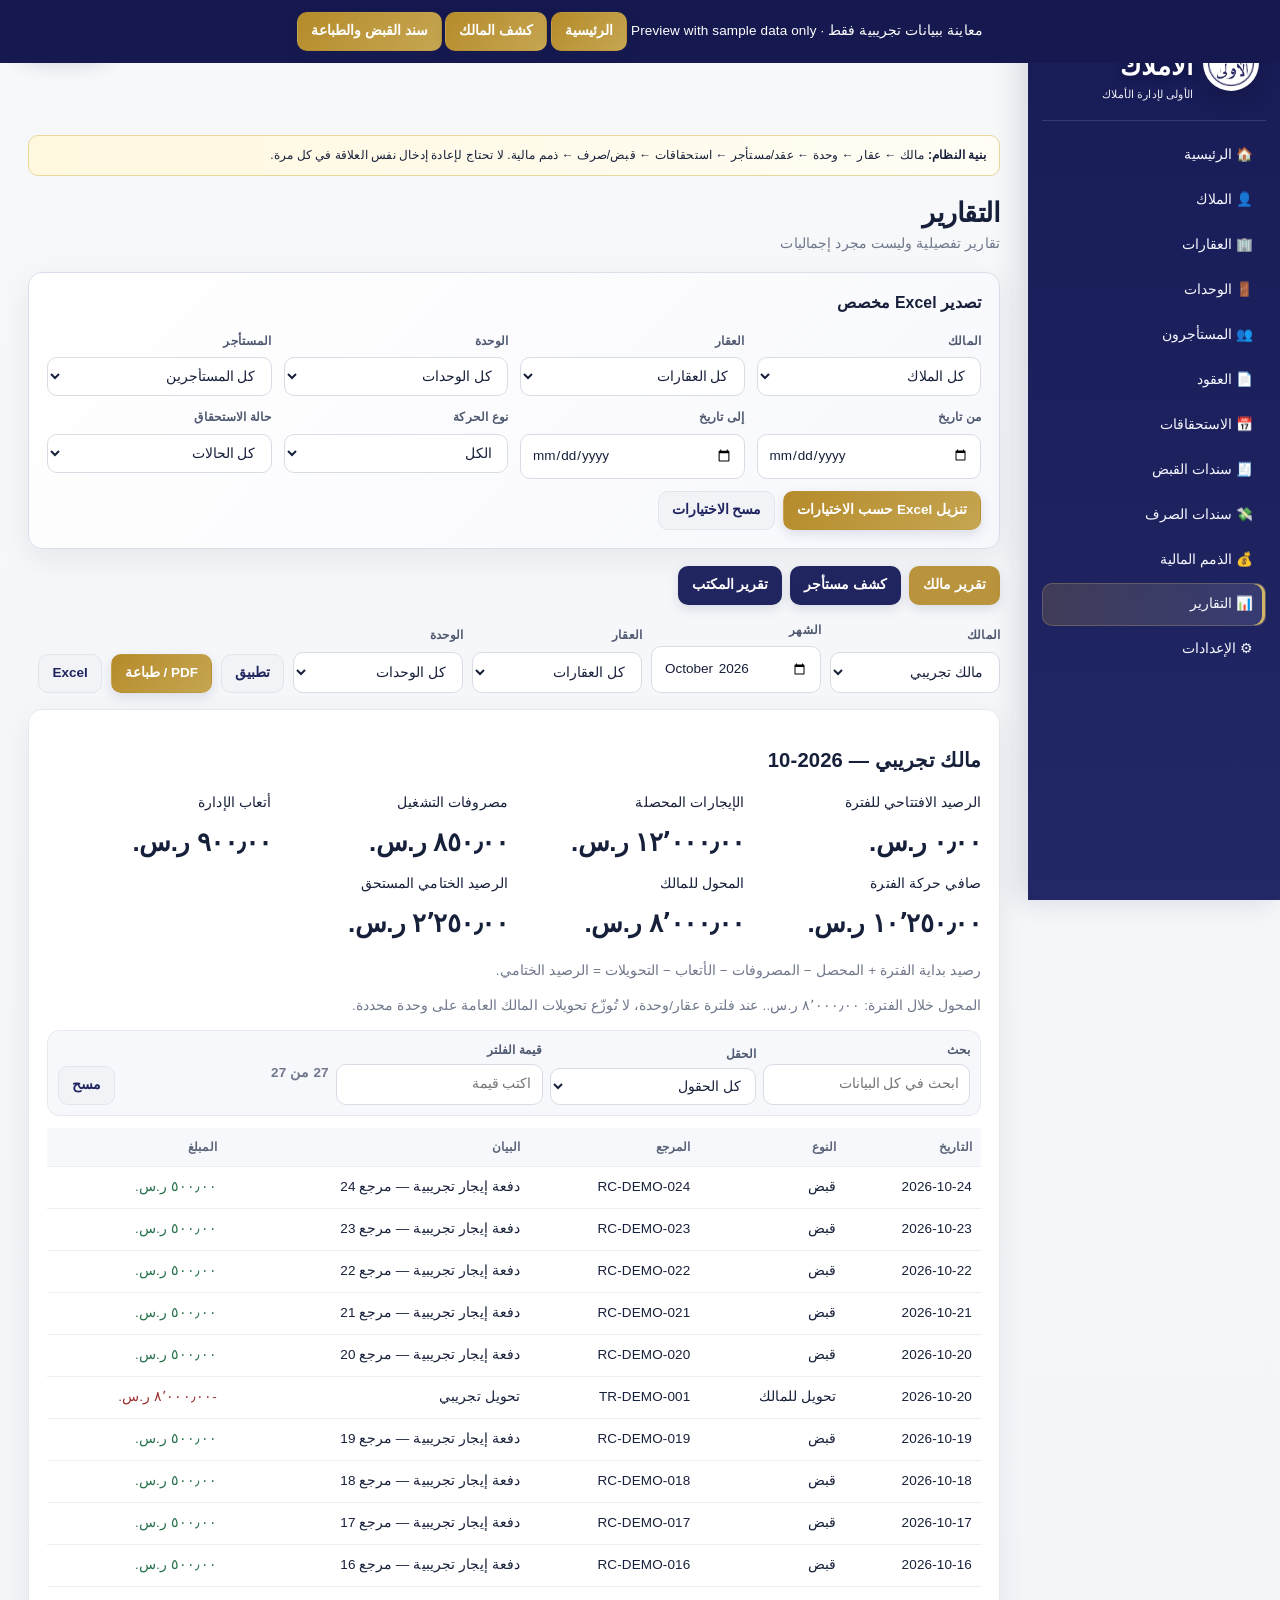
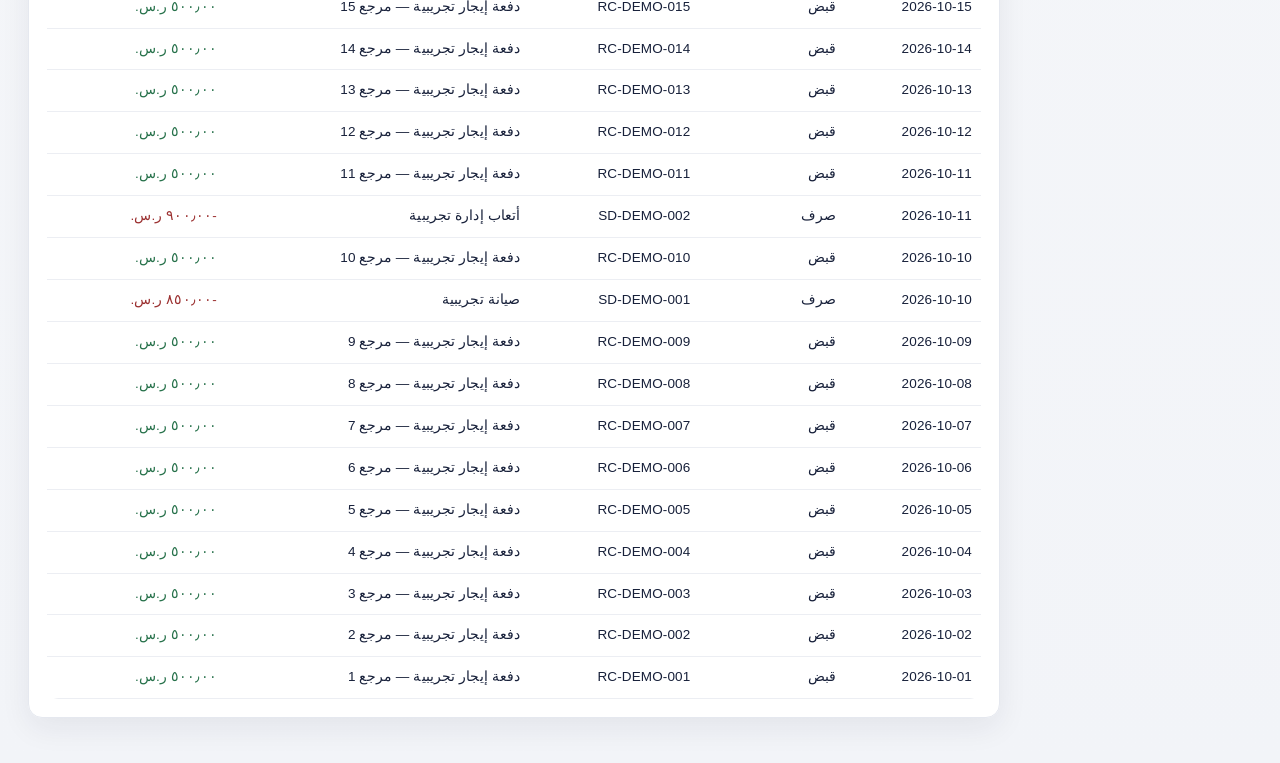
==== preview.html @ 98e34232 "Add isolated ALOLA ERP sample preview for usability and print review" ====
<!doctype html><html lang="ar" dir="rtl"><head><meta charset="utf-8"><meta name="viewport" content="width=device-width,initial-scale=1"><meta name="theme-color" content="#15194f"><title>الأولى لإدارة الأملاك | ALOLA Property Management</title><style>:root{--navy:#15194f;--navy2:#20245f;--gold:#b9943c;--gold2:#d2b56a;--ink:#17203a;--muted:#6f788b;--line:#e5e8ef;--surface:#ffffff;--bg:#f3f5f8;--shadow:0 10px 30px rgba(23,32,58,.07)}*{box-sizing:border-box}html{background:var(--bg)}body{margin:0;font-family:"Segoe UI",Tahoma,Arial,sans-serif;background:linear-gradient(180deg,#f7f8fa 0,#f2f4f8 100%);color:var(--ink);font-size:14px;letter-spacing:.01em}button,input,select,textarea{font:inherit}button{cursor:pointer}.app{display:flex;min-height:100vh}.side{width:270px;background:linear-gradient(180deg,#171b56 0,#222866 100%);color:#fff;position:fixed;right:0;top:0;bottom:0;padding:22px 16px;overflow:auto;box-shadow:-8px 0 28px rgba(17,23,67,.14)}.brand{display:flex;align-items:center;gap:12px;padding:4px 7px 21px;border-bottom:1px solid rgba(255,255,255,.13)}.brand img{width:64px;height:64px;border-radius:50%;object-fit:cover;background:#fff;border:3px solid rgba(255,255,255,.88);box-shadow:0 8px 22px rgba(0,0,0,.18)}.brand b{font-size:20px;letter-spacing:.02em}.brand small{display:block;opacity:.68;margin-top:4px}.nav{margin-top:18px}.nav button{display:block;width:100%;border:1px solid transparent;background:transparent;color:#f7f8ff;text-align:right;padding:12px 14px;border-radius:10px;margin:3px 0;transition:.18s ease}.nav button:hover{background:rgba(255,255,255,.08);transform:translateX(-2px)}.nav button.active{background:linear-gradient(90deg,rgba(185,148,60,.22),rgba(255,255,255,.11));border-color:rgba(210,181,106,.26);box-shadow:inset -3px 0 0 var(--gold2)}.main{margin-right:270px;width:calc(100% - 270px);padding:34px;max-width:1580px}.page{display:none}.page.active{display:block}.top{display:flex;align-items:center;justify-content:space-between;gap:14px;margin-bottom:22px}.top h1{margin:0;font-size:29px;font-weight:750;letter-spacing:-.02em}.muted{color:var(--muted)}.small{font-size:12px}.card{background:rgba(255,255,255,.97);border:1px solid var(--line);border-radius:16px;padding:21px;margin-bottom:17px;box-shadow:var(--shadow)}.cards{display:grid;grid-template-columns:repeat(4,1fr);gap:15px;margin-bottom:18px}.cards>.card{position:relative;overflow:hidden}.cards>.card:before{content:"";position:absolute;right:0;top:0;width:3px;height:100%;background:linear-gradient(var(--gold2),var(--gold))}.num{font-size:26px;font-weight:760;margin-top:8px;letter-spacing:-.02em}.btn{border:1px solid transparent;border-radius:10px;padding:10px 15px;background:var(--navy2);color:#fff;font-weight:650;box-shadow:0 4px 12px rgba(32,36,95,.13);transition:.15s ease}.btn:hover{transform:translateY(-1px);filter:brightness(1.03)}.gold{background:linear-gradient(135deg,#b58b2a,#c6a652);color:#fff}.light{background:#f1f3f7;color:#20245f;border-color:#e1e5ec;box-shadow:none}.danger{background:#a23a3a}.success{background:#2f7d50}.actions{display:flex;gap:8px;flex-wrap:wrap}.tablewrap{overflow:auto;border-radius:12px}.table{width:100%;border-collapse:separate;border-spacing:0;min-width:720px}.table th,.table td{padding:12px 11px;border-bottom:1px solid #eceef3;text-align:right;vertical-align:top}.table th{background:#f7f8fb;white-space:nowrap;font-size:12px;color:#5a6478;font-weight:750}.table tr:hover td{background:#fbfcfe}.formgrid{display:grid;grid-template-columns:repeat(2,1fr);gap:15px}.full{grid-column:1/-1}label{display:block;font-weight:700;font-size:12px;margin-bottom:7px;color:#4f5970}input,select,textarea{width:100%;padding:11px 12px;border:1px solid #d8dce5;border-radius:10px;background:#fff;color:var(--ink);outline:none;transition:.15s ease}input:focus,select:focus,textarea:focus{border-color:#9a86c7;box-shadow:0 0 0 3px rgba(32,36,95,.08)}textarea{min-height:92px;resize:vertical}.badge{display:inline-block;background:#eef2ff;color:#303a87;border-radius:20px;padding:5px 9px;font-size:12px}.badge.ok{background:#e8f6ee;color:#286744}.badge.warn{background:#fff5d8;color:#805f00}.badge.bad{background:#fdeaea;color:#8f2d2d}.empty{text-align:center;padding:30px;color:#788094}.notice{background:linear-gradient(90deg,#fff8df,#fffdf5);border:1px solid #e8d89a;padding:12px 14px;border-radius:10px;margin-bottom:17px}.profile{display:grid;grid-template-columns:1fr 1fr;gap:17px}.wide{grid-column:1/-1}.linkcard{border:1px solid #e4e7ee;border-radius:12px;padding:14px;margin:9px 0;background:#fbfcfd}.tabs{display:flex;gap:8px;flex-wrap:wrap;margin-bottom:16px}.tabs button.active{background:var(--gold)}.kpi-label{color:var(--muted);font-weight:650}.doc{max-width:860px;margin:10px auto;background:#fff;border:1px solid #dfe2e9;padding:42px 46px;box-shadow:0 18px 55px rgba(18,24,56,.12);border-radius:6px}.dochead{display:flex;align-items:center;gap:22px;border-bottom:2px solid var(--navy2);padding-bottom:18px}.dochead .logo{width:94px;height:94px;object-fit:cover;border-radius:50%;border:1px solid #e1e3e9}.dochead .doctitle{text-align:center;flex:1}.dochead h2{margin:4px 0 5px;font-size:27px}.doc-kicker{font-size:10px;letter-spacing:.16em;color:#7c8598;font-weight:750}.doc-number{margin-top:7px;color:#687187;font-size:12px}.docmeta{display:flex;justify-content:space-between;gap:20px;padding:12px 0;color:#70798b;font-size:11px;border-bottom:1px solid #eceef2}.doc table{width:100%;border-collapse:collapse;margin:22px 0}.doc th,.doc td{border:1px solid #dfe2e8;padding:12px}.doc th{background:#f7f8fb;width:18%;font-size:12px;color:#566075}.doc .amount-row td{font-size:21px;color:#15194f;background:#fbf8ef}.doc-footer{display:flex;justify-content:space-between;gap:22px;align-items:flex-end;border-top:1px solid #eceef2;padding-top:20px}.doc-company{display:flex;flex-direction:column;gap:5px;color:#616b7f}.signature-grid{display:grid;grid-template-columns:1fr 1fr;gap:28px;margin-top:28px;color:#4f5870}.signature-grid>div{min-width:150px;border-top:1px solid #8d96a7;padding-top:8px;text-align:center}.qr-wrap{display:flex;flex-direction:column;align-items:center;gap:5px;text-align:center;color:#747d90;font-size:9px;max-width:145px}.doc .qr{width:128px;height:128px;object-fit:contain}.attachment{display:flex;align-items:center;justify-content:space-between;gap:10px;padding:10px 12px;background:#f8f9fb;border-radius:10px;margin-top:7px}.filterbar{display:flex;gap:9px;flex-wrap:wrap;align-items:end;margin-bottom:16px}.filterbar>div{min-width:170px}.positive{color:#26714a}.negative{color:#9b3030}.file-label{display:inline-flex;align-items:center}.file-label input{display:none}.screen-only{}@media(max-width:980px){.side{position:static;width:100%;height:auto}.app{display:block}.main{margin:0;width:100%;padding:20px}.cards,.formgrid,.profile{grid-template-columns:1fr 1fr}.full,.wide{grid-column:1/-1}}@media(max-width:620px){.cards,.formgrid,.profile{grid-template-columns:1fr}.full,.wide{grid-column:auto}.top{align-items:flex-start;flex-direction:column}.table{min-width:660px}}@page{size:A4 portrait;margin:12mm}@media print{*{-webkit-print-color-adjust:exact!important;print-color-adjust:exact!important}html,body{background:#fff!important}.side,.notice,.top,.screen-only,.tabs,.filterbar{display:none!important}.main{margin:0!important;width:100%!important;max-width:none!important;padding:0!important}.page{display:none!important}.page.printing{display:block!important}.card,.doc{border:0!important;box-shadow:none!important}.doc{max-width:none!important;width:100%!important;padding:0!important;margin:0!important;border-radius:0!important}.dochead{padding-bottom:5mm}.dochead .logo{width:27mm;height:27mm}.doc table{margin:6mm 0;font-size:11pt}.doc th,.doc td{padding:3mm}.doc .qr{width:34mm;height:34mm}.doc-footer{break-inside:avoid;page-break-inside:avoid;margin-top:5mm}.table{min-width:0!important}.table tr,.card,.linkcard{break-inside:avoid;page-break-inside:avoid}}</style><style>html{scroll-behavior:smooth}body{line-height:1.55}.card{transition:box-shadow .18s ease,transform .18s ease}.card:hover{box-shadow:0 6px 22px #17203a10}.btn{min-height:42px}.btn:disabled,input:disabled,select:disabled{opacity:.55;cursor:not-allowed}button:focus-visible{outline:3px solid #6f79d833;outline-offset:2px}.required{color:#a83232;margin-right:4px}.field-help{font-size:12px;color:#70798b;margin-top:5px}.empty{background:#fafbfc;border:1px dashed #d7dbe5;border-radius:11px}.empty .btn{margin-top:12px}.ux-toast{position:fixed;left:24px;bottom:24px;z-index:9999;background:#173b2c;color:#fff;padding:13px 18px;border-radius:11px;box-shadow:0 8px 28px #0003;opacity:0;transform:translateY(12px);transition:.2s;pointer-events:none}.ux-toast.show{opacity:1;transform:none}.menu-toggle{display:none;position:fixed;right:14px;bottom:14px;z-index:1001;border:0;border-radius:50px;background:var(--navy2);color:#fff;padding:12px 17px;box-shadow:0 6px 22px #0003}.unsaved-note{display:none;color:#805f00;background:#fff5d8;border-radius:8px;padding:7px 10px;font-size:12px}.unsaved-note.show{display:block}@media(max-width:980px){.menu-toggle{display:block}.side{position:fixed;right:0;top:0;bottom:0;width:min(300px,86vw);height:100vh;z-index:1000;transform:translateX(105%);transition:transform .22s ease;box-shadow:-10px 0 35px #0002}.side.open{transform:none}.main{padding:18px 14px 82px}.top h1{font-size:24px}.actions{width:100%}.actions .btn{flex:1 1 auto}}@media(max-width:620px){.card{padding:15px}.btn{width:100%}.attachment{align-items:stretch;flex-direction:column}.num{font-size:22px}.ux-toast{left:14px;right:14px;bottom:76px;text-align:center}}
</style><style>.alola-diwani{display:block;font-family:"Diwani Letter","Diwani Bent","Aldhabi","Arabic Typesetting",serif;font-size:26px!important;line-height:1.15;color:#fff;-webkit-text-stroke:.35px #d2b56a;text-shadow:0 2px 0 #10143f,0 4px 10px #0007;letter-spacing:0!important}.smart-filter{display:flex;gap:8px;align-items:end;flex-wrap:wrap;padding:13px;margin:0 0 12px;background:#f7f8fb;border:1px solid #e5e8ef;border-radius:12px}.smart-filter>div{min-width:145px;flex:1}.smart-filter label{margin-bottom:4px}.result-count{align-self:center;color:#6f788b;font-weight:700;white-space:nowrap}.export-builder{border:1px solid #d9dfea;background:linear-gradient(135deg,#fff,#f7f8fc)}.export-builder .formgrid{grid-template-columns:repeat(4,1fr)}.voucher-doc{max-width:1120px;padding:22px 26px;border:1px solid #bfc5d2;border-top:7px solid #20245f}.voucher-header{display:grid;grid-template-columns:90px 1fr 180px;gap:16px;align-items:center;border-bottom:2px solid #20245f;padding-bottom:12px}.voucher-header .logo{width:78px;height:78px}.voucher-brand{text-align:center}.voucher-brand .arabic{font-family:"Diwani Letter","Diwani Bent","Aldhabi","Arabic Typesetting",serif;font-size:27px;color:#20245f;font-weight:700}.voucher-brand .english{font-size:12px;letter-spacing:.12em;color:#6f788b;font-weight:700}.voucher-company-meta{font-size:10px;line-height:1.7;color:#596174}.voucher-title{text-align:center;margin:13px 0 10px}.voucher-title h2{margin:0;color:#20245f;font-size:25px}.voucher-title .en{font-size:12px;letter-spacing:.13em;font-weight:800;color:#b18b27}.voucher-topline{display:grid;grid-template-columns:1fr 1fr 1fr;border:1px solid #aeb5c3;margin-bottom:10px}.voucher-topline>div{padding:8px 10px;border-left:1px solid #aeb5c3}.voucher-topline>div:last-child{border-left:0}.voucher-grid{width:100%;border-collapse:collapse;table-layout:fixed}.voucher-grid th,.voucher-grid td{border:1px solid #adb4c1;padding:9px 11px;vertical-align:top;overflow-wrap:anywhere;word-break:break-word}.voucher-grid th{width:22%;background:#f1f3f7;color:#20245f}.voucher-signatures{display:grid;grid-template-columns:1fr 1fr 1fr;gap:34px;margin:28px 10px 12px;text-align:center}.voucher-signatures>div{border-top:1px solid #7e8798;padding-top:7px}.voucher-footer{display:grid;grid-template-columns:1fr 92px;gap:16px;align-items:end;border-top:1px solid #d7dae1;padding-top:10px;font-size:10px;color:#667085}.voucher-footer .qr{width:82px!important;height:82px!important;display:block;background:#fff}.qr-fallback{width:82px;height:82px;border:1px dashed #a23a3a;display:flex;align-items:center;justify-content:center;text-align:center;color:#a23a3a;font-size:9px}.screen-actions{margin-bottom:12px}.annual-note{color:#286744;font-size:12px;margin-top:5px}@media(max-width:980px){.export-builder .formgrid{grid-template-columns:1fr 1fr}.voucher-header{grid-template-columns:70px 1fr}.voucher-company-meta{grid-column:1/-1}.voucher-topline{grid-template-columns:1fr}.voucher-topline>div{border-left:0;border-bottom:1px solid #aeb5c3}.voucher-topline>div:last-child{border-bottom:0}}@media(max-width:620px){.export-builder .formgrid{grid-template-columns:1fr}.voucher-doc{padding:14px}.voucher-signatures{grid-template-columns:1fr;gap:24px}.voucher-footer{grid-template-columns:1fr}.alola-diwani{font-size:22px!important}}@media print{.menu-toggle,.ux-toast{display:none!important}body.print-voucher .side,body.print-voucher .notice,body.print-voucher .menu-toggle,body.print-voucher .ux-toast,body.print-voucher .screen-actions{display:none!important}body.print-voucher .main{margin:0!important;width:100%!important;padding:0!important}body.print-voucher .page{display:none!important}body.print-voucher #document.printing{display:block!important}body.print-voucher .voucher-doc{display:block!important;width:100%!important;max-width:none!important;margin:0!important;padding:5mm!important;border:1px solid #777!important;border-top:5px solid #20245f!important;box-shadow:none!important;page-break-after:avoid;break-after:avoid-page}body.print-voucher .voucher-header{grid-template-columns:24mm 1fr 52mm}body.print-voucher .voucher-header .logo{width:20mm;height:20mm}body.print-voucher .voucher-grid{font-size:9pt}body.print-voucher .voucher-grid th,body.print-voucher .voucher-grid td{padding:2.2mm}body.print-voucher .voucher-footer .qr{width:22mm!important;height:22mm!important}body.print-voucher #document>*:not(.voucher-doc):not(.screen-actions){display:none!important}}
</style><style>/* Enterprise finish: compact documents, resilient assets and denser workflows. */
body{font-size:13.5px}.side{width:252px;padding:18px 14px}.main{margin-right:252px;width:calc(100% - 252px);padding:28px}.brand{gap:10px;padding-bottom:17px}.brand img{width:56px;height:56px}.nav{margin-top:13px}.nav button{padding:10px 12px;margin:2px 0}.notice{font-size:12px;padding:10px 13px}.top{margin-bottom:17px}.top h1{font-size:27px}.card{border-radius:14px;padding:18px}.cards{gap:12px}.cards>.card{min-height:104px}.table th,.table td{padding:10px 9px}.table th{position:sticky;top:0;z-index:1}.table td.actions{white-space:nowrap}.table td.actions .btn{min-height:34px;padding:7px 10px}.smart-filter{padding:10px;gap:7px}.smart-filter input,.smart-filter select{padding:9px 10px}.btn{min-height:38px;padding:8px 13px}.formgrid{gap:12px}.formgrid input,.formgrid select,.formgrid textarea{padding:10px 11px}.export-builder h3{margin-top:0}.export-builder .actions{margin-top:12px!important}
.side .brand .alola-diwani{color:#fff!important;-webkit-text-fill-color:#fff!important;-webkit-text-stroke:0 transparent!important;text-shadow:0 2px 8px rgba(0,0,0,.35)!important;background:none!important}.side .brand small{color:#fff!important;-webkit-text-fill-color:#fff!important;opacity:.92!important}.language-toggle{position:fixed;top:16px;left:18px;z-index:1200;min-width:92px;border:1px solid rgba(255,255,255,.28);border-radius:999px;padding:9px 15px;background:#20245f;color:#fff;font-weight:750;box-shadow:0 7px 22px rgba(17,23,67,.22);cursor:pointer;transition:.16s ease}.language-toggle:hover{transform:translateY(-1px);background:#b9943c}.lang-en{direction:ltr}.lang-en .side{left:0;right:auto}.lang-en .main{margin-left:252px;margin-right:0}.lang-en .nav button,.lang-en .table th,.lang-en .table td{text-align:left}.lang-en .brand,.lang-en .top,.lang-en .actions,.lang-en .doc,.lang-en .voucher-doc{direction:ltr}.lang-en .formgrid,.lang-en .profile,.lang-en .cards{direction:ltr}.lang-en label{text-align:left}.lang-en .cards>.card:before{left:0;right:auto}.lang-en .language-toggle{left:auto;right:18px}
.voucher-doc{max-width:820px;padding:15px 18px;border-radius:8px;border-top-width:5px}.voucher-header{grid-template-columns:58px 1fr 155px;gap:11px;padding-bottom:8px}.voucher-header .logo{width:52px;height:52px;object-fit:cover;border-radius:50%;border:1px solid #d9dde7}.voucher-brand .arabic{font-size:22px}.voucher-brand .english{font-size:9px}.voucher-company-meta{font-size:8.5px;line-height:1.45}.voucher-title{margin:8px 0 7px}.voucher-title h2{font-size:21px}.voucher-title .en{font-size:9px}.voucher-topline{margin-bottom:7px}.voucher-topline>div{padding:6px 8px;font-size:11px}.voucher-topline strong{font-size:14px}.voucher-grid{font-size:11px}.voucher-grid th,.voucher-grid td{padding:6px 8px;line-height:1.35}.voucher-grid th{width:24%}.voucher-grid th span{font-size:8px;color:#737b8d}.voucher-signatures{gap:25px;margin:19px 8px 7px;font-size:10px}.voucher-signatures>div{padding-top:5px}.voucher-footer{position:relative;grid-template-columns:1fr 66px;gap:10px;padding-top:7px;font-size:8.5px}.voucher-footer .qr{width:58px!important;height:58px!important;padding:3px;border:1px solid #d9dde7;border-radius:5px}.voucher-footer:after{content:"QR Verification";position:absolute;left:0;bottom:-1px;width:66px;text-align:center;font-size:7px;color:#7b8494;transform:translateY(100%)}.screen-actions{max-width:820px;margin:0 auto 9px}.qr-fallback{width:58px;height:58px}
.document-view .side,.document-view .notice{display:none}.document-view .main{margin:0;width:100%;max-width:none;padding:20px}.document-view .menu-toggle{display:none!important}.document-view #document{min-height:calc(100vh - 40px)}
.app:has(#document.active) .side,.app:has(#document.active) .notice{display:none}.app:has(#document.active) .main{margin:0;width:100%;max-width:none;padding:20px}body:has(#document.active) .menu-toggle{display:none!important}.app:has(#document.active) #document{min-height:calc(100vh - 40px)}
@media(max-width:980px){.main,.lang-en .main{margin:0;width:100%;padding:62px 14px 78px}.side{width:min(290px,86vw)}.lang-en .side{transform:translateX(-105%)}.lang-en .side.open{transform:none}.voucher-doc{max-width:820px}.voucher-header{grid-template-columns:58px 1fr 145px}.voucher-company-meta{grid-column:auto}.voucher-topline{grid-template-columns:repeat(3,1fr)}.voucher-topline>div{border-left:1px solid #aeb5c3;border-bottom:0}.voucher-topline>div:last-child{border-left:0}.language-toggle{top:12px;left:14px}.lang-en .language-toggle{right:14px}}
@media(max-width:620px){.voucher-header{grid-template-columns:50px 1fr}.voucher-header .logo{width:46px;height:46px}.voucher-company-meta{grid-column:1/-1;display:grid;grid-template-columns:1fr 1fr;gap:3px}.voucher-topline{grid-template-columns:1fr}.voucher-topline>div{border-left:0;border-bottom:1px solid #aeb5c3}.voucher-grid th{width:34%}.voucher-signatures{grid-template-columns:repeat(3,1fr);gap:9px}.voucher-footer{grid-template-columns:1fr 58px}.voucher-footer .qr{width:52px!important;height:52px!important}.screen-actions{width:100%}}
@page{size:A4 portrait;margin:10mm}@media print{body.print-voucher .voucher-doc{width:178mm!important;max-width:178mm!important;padding:4mm 5mm!important;margin:0 auto!important;border-top-width:1.5mm!important}body.print-voucher .voucher-header{grid-template-columns:16mm 1fr 42mm;gap:3mm;padding-bottom:2mm}body.print-voucher .voucher-header .logo{width:14mm;height:14mm}body.print-voucher .voucher-brand .arabic{font-size:16pt}body.print-voucher .voucher-brand .english{font-size:7pt}body.print-voucher .voucher-company-meta{font-size:6.5pt;line-height:1.35}body.print-voucher .voucher-title{margin:2mm 0 1.7mm}body.print-voucher .voucher-title h2{font-size:15pt}body.print-voucher .voucher-title .en{font-size:7pt}body.print-voucher .voucher-topline{margin-bottom:2mm}body.print-voucher .voucher-topline>div{padding:1.6mm 2mm;font-size:8pt}body.print-voucher .voucher-topline strong{font-size:10pt}body.print-voucher .voucher-grid{font-size:8pt}body.print-voucher .voucher-grid th,body.print-voucher .voucher-grid td{padding:1.55mm 2mm;line-height:1.25}body.print-voucher .voucher-signatures{margin:6mm 2mm 2mm;font-size:7.5pt}body.print-voucher .voucher-footer{grid-template-columns:1fr 18mm;padding-top:2mm;font-size:6.5pt}body.print-voucher .voucher-footer .qr{width:16mm!important;height:16mm!important;padding:.7mm}body.print-voucher .voucher-footer:after{width:18mm;font-size:5.5pt}}
</style><style>.form-error {color:#872525;background:#fff0f0;border-inline-start:4px solid #a23a3a;border-radius:8px;padding:12px;margin-bottom:16px;overflow-wrap:anywhere}.formgrid>div{min-width:0}.num{font-variant-numeric:tabular-nums;overflow-wrap:anywhere}.language-toggle{position:fixed;top:12px;margin:0;z-index:1200}.main{min-width:0}.table td{unicode-bidi:plaintext}.btn:disabled{cursor:wait}.voucher-grid td{unicode-bidi:plaintext}.print-asset-error{color:#872525;font-size:11px}@media(max-width:620px){.language-toggle{margin:8px 14px}.smart-filter>div{min-width:0;width:100%;flex-basis:100%}.cards{gap:10px}}@media(prefers-reduced-motion:reduce){*,*::before,*::after{scroll-behavior:auto!important;transition:none!important;animation:none!important}}@media print{.form-error{display:none!important}}
body:not(.document-view) .main{padding-top:72px}.document-view .main{padding-top:68px}@media print{body:not(.document-view) .main,.document-view .main{padding-top:0!important}}
</style><style>/* Print layout only; the existing screen palette is unchanged. */
@page { size: A4 portrait; margin: 10mm; }
@media print {
 html, body { margin:0!important; padding:0!important; background:white!important; height:auto!important; }
 .app,.main,.lang-en .main,.document-view .main,.app:has(#document.active) .main { display:block!important; margin:0!important; padding:0!important; width:100%!important; max-width:none!important; }
 .side,.notice,.language-toggle,.menu-toggle,.ux-toast,.screen-only,.screen-actions,.smart-filter,.tabs,.filterbar,.actions,.export-builder { display:none!important; }
 .page { display:none!important; min-height:0!important; }
 .page.printing { display:block!important; }
 #document { min-height:0!important; }
 .card,.doc,.tablewrap { overflow:visible!important; height:auto!important; max-height:none!important; box-shadow:none!important; break-inside:auto!important; page-break-inside:auto!important; }
 .table,.voucher-grid { width:100%!important; min-width:0!important; table-layout:fixed; border-collapse:collapse; }
 th,td { overflow-wrap:anywhere; word-break:normal; white-space:normal!important; }
 .table th { position:static!important; }
 thead { display:table-header-group; }
 tfoot { display:table-footer-group; }
 tr { break-inside:avoid; page-break-inside:avoid; }
 h1,h2,h3,.dochead,.voucher-header,.voucher-title { break-after:avoid; }
 p { orphans:3; widows:3; }
 .cards { display:grid!important; grid-template-columns:repeat(2,minmax(0,1fr))!important; break-inside:avoid; }
 .cards>div { min-width:0; min-height:0!important; }
 body.print-voucher .voucher-doc { box-sizing:border-box!important; width:100%!important; max-width:100%!important; margin:0!important; }
 body.print-voucher .voucher-topline,body.print-voucher .voucher-signatures { grid-template-columns:repeat(3,minmax(0,1fr))!important; }
 .voucher-signatures,.voucher-footer,.doc-footer { break-inside:avoid; }
 .voucher-footer:after { position:static!important; transform:none!important; grid-column:2; }
 .print-heading { display:block!important; margin-block-end:5mm; }
}
.print-heading { display:none; }
@media print { [data-print-action="true"] { display:none!important; } .table { font-size:9pt; } .table th,.table td { padding:2mm!important; } .doc,.voucher-doc { overflow:visible!important; } a { color:inherit!important; text-decoration:none!important; } }

@media print{body.print-voucher .voucher-grid tr{break-inside:auto;page-break-inside:auto}.voucher-footer:after{content:none!important}.print-asset-error{display:block}}
</style></head><body><script>try{if(!localStorage.getItem("alola_demo_preview_20261026"))localStorage.setItem("alola_demo_preview_20261026","{\"owners\":[{\"id\":\"demo-owner\",\"name\":\"مالك تجريبي\",\"openingLiability\":0}],\"properties\":[{\"id\":\"demo-property\",\"ownerId\":\"demo-owner\",\"name\":\"عمارة النخيل — مثال\",\"type\":\"عمارة\",\"status\":\"نشط\"}],\"units\":[{\"id\":\"demo-unit\",\"propertyId\":\"demo-property\",\"name\":\"شقة 101\",\"type\":\"شقة\",\"annualRent\":36000,\"rent\":36000}],\"tenants\":[{\"id\":\"demo-tenant\",\"name\":\"مستأجر تجريبي\"}],\"leases\":[{\"id\":\"demo-lease\",\"unitId\":\"demo-unit\",\"tenantId\":\"demo-tenant\",\"contractNo\":\"DEMO-2026\",\"annualRent\":36000,\"monthlyRent\":36000,\"deposit\":0,\"startDate\":\"2026-01-01\",\"endDate\":\"2026-12-31\",\"frequency\":\"شهري\",\"status\":\"نشط\"}],\"dues\":[{\"id\":\"demo-due-1\",\"leaseId\":\"demo-lease\",\"dueDate\":\"2026-01-01\",\"amount\":3000,\"description\":\"دفعة إيجار شهرية تجريبية\"},{\"id\":\"demo-due-2\",\"leaseId\":\"demo-lease\",\"dueDate\":\"2026-02-01\",\"amount\":3000,\"description\":\"دفعة إيجار شهرية تجريبية\"},{\"id\":\"demo-due-3\",\"leaseId\":\"demo-lease\",\"dueDate\":\"2026-03-01\",\"amount\":3000,\"description\":\"دفعة إيجار شهرية تجريبية\"},{\"id\":\"demo-due-4\",\"leaseId\":\"demo-lease\",\"dueDate\":\"2026-04-01\",\"amount\":3000,\"description\":\"دفعة إيجار شهرية تجريبية\"},{\"id\":\"demo-due-5\",\"leaseId\":\"demo-lease\",\"dueDate\":\"2026-05-01\",\"amount\":3000,\"description\":\"دفعة إيجار شهرية تجريبية\"},{\"id\":\"demo-due-6\",\"leaseId\":\"demo-lease\",\"dueDate\":\"2026-06-01\",\"amount\":3000,\"description\":\"دفعة إيجار شهرية تجريبية\"},{\"id\":\"demo-due-7\",\"leaseId\":\"demo-lease\",\"dueDate\":\"2026-07-01\",\"amount\":3000,\"description\":\"دفعة إيجار شهرية تجريبية\"},{\"id\":\"demo-due-8\",\"leaseId\":\"demo-lease\",\"dueDate\":\"2026-08-01\",\"amount\":3000,\"description\":\"دفعة إيجار شهرية تجريبية\"},{\"id\":\"demo-due-9\",\"leaseId\":\"demo-lease\",\"dueDate\":\"2026-09-01\",\"amount\":3000,\"description\":\"دفعة إيجار شهرية تجريبية\"},{\"id\":\"demo-due-10\",\"leaseId\":\"demo-lease\",\"dueDate\":\"2026-10-01\",\"amount\":3000,\"description\":\"دفعة إيجار شهرية تجريبية\"},{\"id\":\"demo-due-11\",\"leaseId\":\"demo-lease\",\"dueDate\":\"2026-11-01\",\"amount\":3000,\"description\":\"دفعة إيجار شهرية تجريبية\"},{\"id\":\"demo-due-12\",\"leaseId\":\"demo-lease\",\"dueDate\":\"2026-12-01\",\"amount\":3000,\"description\":\"دفعة إيجار شهرية تجريبية\"}],\"receipts\":[{\"id\":\"demo-receipt-1\",\"no\":\"RC-DEMO-001\",\"ownerId\":\"demo-owner\",\"propertyId\":\"demo-property\",\"unitId\":\"demo-unit\",\"leaseId\":\"demo-lease\",\"tenantId\":\"demo-tenant\",\"dueId\":\"demo-due-7\",\"date\":\"2026-10-01\",\"amount\":500,\"description\":\"دفعة إيجار تجريبية — مرجع 1\",\"method\":\"تحويل بنكي\"},{\"id\":\"demo-receipt-2\",\"no\":\"RC-DEMO-002\",\"ownerId\":\"demo-owner\",\"propertyId\":\"demo-property\",\"unitId\":\"demo-unit\",\"leaseId\":\"demo-lease\",\"tenantId\":\"demo-tenant\",\"dueId\":\"demo-due-7\",\"date\":\"2026-10-02\",\"amount\":500,\"description\":\"دفعة إيجار تجريبية — مرجع 2\",\"method\":\"تحويل بنكي\"},{\"id\":\"demo-receipt-3\",\"no\":\"RC-DEMO-003\",\"ownerId\":\"demo-owner\",\"propertyId\":\"demo-property\",\"unitId\":\"demo-unit\",\"leaseId\":\"demo-lease\",\"tenantId\":\"demo-tenant\",\"dueId\":\"demo-due-7\",\"date\":\"2026-10-03\",\"amount\":500,\"description\":\"دفعة إيجار تجريبية — مرجع 3\",\"method\":\"تحويل بنكي\"},{\"id\":\"demo-receipt-4\",\"no\":\"RC-DEMO-004\",\"ownerId\":\"demo-owner\",\"propertyId\":\"demo-property\",\"unitId\":\"demo-unit\",\"leaseId\":\"demo-lease\",\"tenantId\":\"demo-tenant\",\"dueId\":\"demo-due-7\",\"date\":\"2026-10-04\",\"amount\":500,\"description\":\"دفعة إيجار تجريبية — مرجع 4\",\"method\":\"تحويل بنكي\"},{\"id\":\"demo-receipt-5\",\"no\":\"RC-DEMO-005\",\"ownerId\":\"demo-owner\",\"propertyId\":\"demo-property\",\"unitId\":\"demo-unit\",\"leaseId\":\"demo-lease\",\"tenantId\":\"demo-tenant\",\"dueId\":\"demo-due-7\",\"date\":\"2026-10-05\",\"amount\":500,\"description\":\"دفعة إيجار تجريبية — مرجع 5\",\"method\":\"تحويل بنكي\"},{\"id\":\"demo-receipt-6\",\"no\":\"RC-DEMO-006\",\"ownerId\":\"demo-owner\",\"propertyId\":\"demo-property\",\"unitId\":\"demo-unit\",\"leaseId\":\"demo-lease\",\"tenantId\":\"demo-tenant\",\"dueId\":\"demo-due-7\",\"date\":\"2026-10-06\",\"amount\":500,\"description\":\"دفعة إيجار تجريبية — مرجع 6\",\"method\":\"تحويل بنكي\"},{\"id\":\"demo-receipt-7\",\"no\":\"RC-DEMO-007\",\"ownerId\":\"demo-owner\",\"propertyId\":\"demo-property\",\"unitId\":\"demo-unit\",\"leaseId\":\"demo-lease\",\"tenantId\":\"demo-tenant\",\"dueId\":\"demo-due-8\",\"date\":\"2026-10-07\",\"amount\":500,\"description\":\"دفعة إيجار تجريبية — مرجع 7\",\"method\":\"تحويل بنكي\"},{\"id\":\"demo-receipt-8\",\"no\":\"RC-DEMO-008\",\"ownerId\":\"demo-owner\",\"propertyId\":\"demo-property\",\"unitId\":\"demo-unit\",\"leaseId\":\"demo-lease\",\"tenantId\":\"demo-tenant\",\"dueId\":\"demo-due-8\",\"date\":\"2026-10-08\",\"amount\":500,\"description\":\"دفعة إيجار تجريبية — مرجع 8\",\"method\":\"تحويل بنكي\"},{\"id\":\"demo-receipt-9\",\"no\":\"RC-DEMO-009\",\"ownerId\":\"demo-owner\",\"propertyId\":\"demo-property\",\"unitId\":\"demo-unit\",\"leaseId\":\"demo-lease\",\"tenantId\":\"demo-tenant\",\"dueId\":\"demo-due-8\",\"date\":\"2026-10-09\",\"amount\":500,\"description\":\"دفعة إيجار تجريبية — مرجع 9\",\"method\":\"تحويل بنكي\"},{\"id\":\"demo-receipt-10\",\"no\":\"RC-DEMO-010\",\"ownerId\":\"demo-owner\",\"propertyId\":\"demo-property\",\"unitId\":\"demo-unit\",\"leaseId\":\"demo-lease\",\"tenantId\":\"demo-tenant\",\"dueId\":\"demo-due-8\",\"date\":\"2026-10-10\",\"amount\":500,\"description\":\"دفعة إيجار تجريبية — مرجع 10\",\"method\":\"تحويل بنكي\"},{\"id\":\"demo-receipt-11\",\"no\":\"RC-DEMO-011\",\"ownerId\":\"demo-owner\",\"propertyId\":\"demo-property\",\"unitId\":\"demo-unit\",\"leaseId\":\"demo-lease\",\"tenantId\":\"demo-tenant\",\"dueId\":\"demo-due-8\",\"date\":\"2026-10-11\",\"amount\":500,\"description\":\"دفعة إيجار تجريبية — مرجع 11\",\"method\":\"تحويل بنكي\"},{\"id\":\"demo-receipt-12\",\"no\":\"RC-DEMO-012\",\"ownerId\":\"demo-owner\",\"propertyId\":\"demo-property\",\"unitId\":\"demo-unit\",\"leaseId\":\"demo-lease\",\"tenantId\":\"demo-tenant\",\"dueId\":\"demo-due-8\",\"date\":\"2026-10-12\",\"amount\":500,\"description\":\"دفعة إيجار تجريبية — مرجع 12\",\"method\":\"تحويل بنكي\"},{\"id\":\"demo-receipt-13\",\"no\":\"RC-DEMO-013\",\"ownerId\":\"demo-owner\",\"propertyId\":\"demo-property\",\"unitId\":\"demo-unit\",\"leaseId\":\"demo-lease\",\"tenantId\":\"demo-tenant\",\"dueId\":\"demo-due-9\",\"date\":\"2026-10-13\",\"amount\":500,\"description\":\"دفعة إيجار تجريبية — مرجع 13\",\"method\":\"تحويل بنكي\"},{\"id\":\"demo-receipt-14\",\"no\":\"RC-DEMO-014\",\"ownerId\":\"demo-owner\",\"propertyId\":\"demo-property\",\"unitId\":\"demo-unit\",\"leaseId\":\"demo-lease\",\"tenantId\":\"demo-tenant\",\"dueId\":\"demo-due-9\",\"date\":\"2026-10-14\",\"amount\":500,\"description\":\"دفعة إيجار تجريبية — مرجع 14\",\"method\":\"تحويل بنكي\"},{\"id\":\"demo-receipt-15\",\"no\":\"RC-DEMO-015\",\"ownerId\":\"demo-owner\",\"propertyId\":\"demo-property\",\"unitId\":\"demo-unit\",\"leaseId\":\"demo-lease\",\"tenantId\":\"demo-tenant\",\"dueId\":\"demo-due-9\",\"date\":\"2026-10-15\",\"amount\":500,\"description\":\"دفعة إيجار تجريبية — مرجع 15\",\"method\":\"تحويل بنكي\"},{\"id\":\"demo-receipt-16\",\"no\":\"RC-DEMO-016\",\"ownerId\":\"demo-owner\",\"propertyId\":\"demo-property\",\"unitId\":\"demo-unit\",\"leaseId\":\"demo-lease\",\"tenantId\":\"demo-tenant\",\"dueId\":\"demo-due-9\",\"date\":\"2026-10-16\",\"amount\":500,\"description\":\"دفعة إيجار تجريبية — مرجع 16\",\"method\":\"تحويل بنكي\"},{\"id\":\"demo-receipt-17\",\"no\":\"RC-DEMO-017\",\"ownerId\":\"demo-owner\",\"propertyId\":\"demo-property\",\"unitId\":\"demo-unit\",\"leaseId\":\"demo-lease\",\"tenantId\":\"demo-tenant\",\"dueId\":\"demo-due-9\",\"date\":\"2026-10-17\",\"amount\":500,\"description\":\"دفعة إيجار تجريبية — مرجع 17\",\"method\":\"تحويل بنكي\"},{\"id\":\"demo-receipt-18\",\"no\":\"RC-DEMO-018\",\"ownerId\":\"demo-owner\",\"propertyId\":\"demo-property\",\"unitId\":\"demo-unit\",\"leaseId\":\"demo-lease\",\"tenantId\":\"demo-tenant\",\"dueId\":\"demo-due-9\",\"date\":\"2026-10-18\",\"amount\":500,\"description\":\"دفعة إيجار تجريبية — مرجع 18\",\"method\":\"تحويل بنكي\"},{\"id\":\"demo-receipt-19\",\"no\":\"RC-DEMO-019\",\"ownerId\":\"demo-owner\",\"propertyId\":\"demo-property\",\"unitId\":\"demo-unit\",\"leaseId\":\"demo-lease\",\"tenantId\":\"demo-tenant\",\"dueId\":\"demo-due-10\",\"date\":\"2026-10-19\",\"amount\":500,\"description\":\"دفعة إيجار تجريبية — مرجع 19\",\"method\":\"تحويل بنكي\"},{\"id\":\"demo-receipt-20\",\"no\":\"RC-DEMO-020\",\"ownerId\":\"demo-owner\",\"propertyId\":\"demo-property\",\"unitId\":\"demo-unit\",\"leaseId\":\"demo-lease\",\"tenantId\":\"demo-tenant\",\"dueId\":\"demo-due-10\",\"date\":\"2026-10-20\",\"amount\":500,\"description\":\"دفعة إيجار تجريبية — مرجع 20\",\"method\":\"تحويل بنكي\"},{\"id\":\"demo-receipt-21\",\"no\":\"RC-DEMO-021\",\"ownerId\":\"demo-owner\",\"propertyId\":\"demo-property\",\"unitId\":\"demo-unit\",\"leaseId\":\"demo-lease\",\"tenantId\":\"demo-tenant\",\"dueId\":\"demo-due-10\",\"date\":\"2026-10-21\",\"amount\":500,\"description\":\"دفعة إيجار تجريبية — مرجع 21\",\"method\":\"تحويل بنكي\"},{\"id\":\"demo-receipt-22\",\"no\":\"RC-DEMO-022\",\"ownerId\":\"demo-owner\",\"propertyId\":\"demo-property\",\"unitId\":\"demo-unit\",\"leaseId\":\"demo-lease\",\"tenantId\":\"demo-tenant\",\"dueId\":\"demo-due-10\",\"date\":\"2026-10-22\",\"amount\":500,\"description\":\"دفعة إيجار تجريبية — مرجع 22\",\"method\":\"تحويل بنكي\"},{\"id\":\"demo-receipt-23\",\"no\":\"RC-DEMO-023\",\"ownerId\":\"demo-owner\",\"propertyId\":\"demo-property\",\"unitId\":\"demo-unit\",\"leaseId\":\"demo-lease\",\"tenantId\":\"demo-tenant\",\"dueId\":\"demo-due-10\",\"date\":\"2026-10-23\",\"amount\":500,\"description\":\"دفعة إيجار تجريبية — مرجع 23\",\"method\":\"تحويل بنكي\"},{\"id\":\"demo-receipt-24\",\"no\":\"RC-DEMO-024\",\"ownerId\":\"demo-owner\",\"propertyId\":\"demo-property\",\"unitId\":\"demo-unit\",\"leaseId\":\"demo-lease\",\"tenantId\":\"demo-tenant\",\"dueId\":\"demo-due-10\",\"date\":\"2026-10-24\",\"amount\":500,\"description\":\"دفعة إيجار تجريبية — مرجع 24\",\"method\":\"تحويل بنكي\"}],\"expenses\":[{\"id\":\"demo-expense\",\"no\":\"SD-DEMO-001\",\"ownerId\":\"demo-owner\",\"propertyId\":\"demo-property\",\"unitId\":\"demo-unit\",\"date\":\"2026-10-10\",\"amount\":850,\"category\":\"صيانة\",\"description\":\"صيانة تجريبية\",\"method\":\"تحويل بنكي\"},{\"id\":\"demo-fee\",\"no\":\"SD-DEMO-002\",\"ownerId\":\"demo-owner\",\"propertyId\":\"demo-property\",\"unitId\":\"demo-unit\",\"date\":\"2026-10-11\",\"amount\":900,\"category\":\"أتعاب الإدارة\",\"description\":\"أتعاب إدارة تجريبية\",\"method\":\"تحويل بنكي\"}],\"ownerTransfers\":[{\"id\":\"demo-transfer\",\"no\":\"TR-DEMO-001\",\"ownerId\":\"demo-owner\",\"date\":\"2026-10-20\",\"amount\":8000,\"method\":\"تحويل بنكي\",\"description\":\"تحويل تجريبي\"}],\"officeEntries\":[],\"settings\":{\"annualRentMigrated\":true,\"officeOpeningBalance\":0},\"auditLog\":[]}")}catch(e){}</script><div class="screen-only" style="background:#15194f;color:#fff;padding:12px;text-align:center;position:relative;z-index:1300">معاينة ببيانات تجريبية فقط · Preview with sample data only <button class="btn gold" onclick="show('dashboard')">الرئيسية</button> <button class="btn gold" onclick="window.reportOwner='demo-owner';window.reportMonth='2026-10';window.reportTab='owner';show('reports')">كشف المالك</button> <button class="btn gold" onclick="openReceipt('demo-receipt-1')">سند القبض والطباعة</button></div>
<div class="app"><aside class="side"><div class="brand"><img id="brandLogo" alt="شعار الأولى"><div><b class="alola-diwani">الأولى لإدارة الأملاك</b><small>ALOLA Property Management</small></div></div><div id="nav" class="nav"></div></aside>
<main class="main"><div class="notice"><b>بنية النظام:</b> مالك ← عقار ← وحدة ← عقد/مستأجر ← استحقاقات ← قبض/صرف ← ذمم مالية. لا تحتاج لإعادة إدخال نفس العلاقة في كل مرة.</div>
<section id="dashboard" class="page"></section><section id="owners" class="page"></section><section id="properties" class="page"></section><section id="units" class="page"></section><section id="tenants" class="page"></section><section id="leases" class="page"></section><section id="dues" class="page"></section><section id="receipts" class="page"></section><section id="expenses" class="page"></section><section id="liabilities" class="page"></section><section id="reports" class="page"></section><section id="settings" class="page"></section><section id="document" class="page"></section>
</main></div>
<button class="menu-toggle" id="menuToggle" type="button" aria-label="فتح القائمة" aria-expanded="false">☰ القائمة</button><div class="ux-toast" id="uxToast" role="status" aria-live="polite"></div>
<button class="language-toggle" id="languageToggle" type="button" aria-label="Switch language">English</button>
<script>const LOGO='alola-logo.jpg';
const QR='data:image/png;base64,'+(window.__ALOLA_QR||'');
const KEY='alola_demo_preview_20261026';
let db;try{db=JSON.parse(localStorage.getItem(KEY)||'null')}catch(e){db=null}
if(!db)db={owners:[],properties:[],units:[],tenants:[],leases:[],dues:[],receipts:[],expenses:[],ownerTransfers:[],officeEntries:[],settings:{officeOpeningBalance:0}};
for(const k of ['owners','properties','units','tenants','leases','dues','receipts','expenses','ownerTransfers','officeEntries']) if(!Array.isArray(db[k])) db[k]=[];
if(!db.settings)db.settings={officeOpeningBalance:0};
let $=id=>document.getElementById(id),esc=s=>String(s??'').replace(/[&<>"']/g,m=>({'&':'&amp;','<':'&lt;','>':'&gt;','"':'&quot',"'":'&#39;'}[m])),money=n=>Number(n||0).toLocaleString('ar-SA',{minimumFractionDigits:2,maximumFractionDigits:2})+' ر.س',today=()=>new Date().toISOString().slice(0,10),uid=p=>p+'-'+Date.now().toString(36)+Math.random().toString(36).slice(2,6);
function save(){localStorage.setItem(KEY,JSON.stringify(db))}
const get=(t,id)=>db[t].find(x=>x.id===id),ownerName=id=>get('owners',id)?.name||'—',propertyName=id=>get('properties',id)?.name||'—',unitName=id=>get('units',id)?.name||'—',tenantName=id=>get('tenants',id)?.name||'—';
const nav=[['dashboard','🏠 الرئيسية'],['owners','👤 الملاك'],['properties','🏢 العقارات'],['units','🚪 الوحدات'],['tenants','👥 المستأجرون'],['leases','📄 العقود'],['dues','📅 الاستحقاقات'],['receipts','🧾 سندات القبض'],['expenses','💸 سندات الصرف'],['liabilities','💰 الذمم المالية'],['reports','📊 التقارير']];
$('nav').innerHTML=nav.map(n=>`<button data-p="${n[0]}">${n[1]}</button>`).join('');document.querySelectorAll('#nav button').forEach(b=>b.onclick=()=>show(b.dataset.p));
function show(p){document.querySelectorAll('.page').forEach(x=>x.classList.remove('active','printing'));$(p).classList.add('active');document.querySelectorAll('#nav button').forEach(x=>x.classList.toggle('active',x.dataset.p===p));render(p);window.scrollTo(0,0)}
function render(p){({dashboard:renderDashboard,owners:renderOwners,properties:renderProperties,units:renderUnits,tenants:renderTenants,leases:renderLeases,dues:renderDues,receipts:renderReceipts,expenses:renderExpenses,liabilities:renderLiabilities,reports:renderReports}[p]||(()=>{}))()}
function currentPage(){return document.querySelector('.page.active')?.id||'dashboard'}
function del(type,id){if(confirm('هل أنت متأكد من الحذف؟')){db[type]=db[type].filter(x=>x.id!==id);save();render(currentPage())}}
function nextNo(prefix,arr){let mx=arr.reduce((m,x)=>Math.max(m,Number(String(x.no||'').split('-').pop())||0),0);return prefix+'-'+String(mx+1).padStart(5,'0')}
function formPage(section,title,body,onSubmit,afterRender){$(section).innerHTML=`<div class="top"><div><h1>${title}</h1><div class="muted">صفحة كاملة قابلة للتمرير والتعديل</div></div><button class="btn light" type="button" onclick="show('${section}')">رجوع</button></div><div class="card"><form id="editor">${body}<div class="actions" style="margin-top:18px"><button class="btn gold">حفظ</button><button type="button" class="btn light" onclick="show('${section}')">إلغاء</button></div></form></div>`;$('editor').onsubmit=async e=>{e.preventDefault();const form=e.target;if(form.dataset.saving==='true')return;const buttons=[...form.querySelectorAll('button[type=submit],button:not([type])')];const snapshot=JSON.stringify(db);form.dataset.saving='true';buttons.forEach(b=>b.disabled=true);let error=form.querySelector('.form-error');if(error)error.remove();try{await onSubmit(Object.fromEntries(new FormData(form)),form);save();form.dispatchEvent(new Event('alola:saved'));show(section)}catch(err){window.AlolaRestore?window.AlolaRestore(snapshot):db=JSON.parse(snapshot);try{localStorage.setItem(KEY,snapshot)}catch(storageError){}error=document.createElement('div');error.className='form-error';error.setAttribute('role','alert');error.textContent=window.AlolaI18n?.translate(err.message||'تعذر الحفظ. تحقق من المساحة المتاحة واحتفظ بنسخة احتياطية.')||err.message;form.prepend(error);error.scrollIntoView({block:'nearest'});}finally{form.dataset.saving='false';buttons.forEach(b=>b.disabled=false)}};if(afterRender)afterRender()}
function monthsBetween(start,end,step){let a=[],d=new Date(start+'T00:00:00'),e=new Date(end+'T00:00:00');while(d<=e){a.push(d.toISOString().slice(0,10));d.setMonth(d.getMonth()+step)}return a}
function frequencyMonths(f){return {'شهري':1,'ربع سنوي':3,'نصف سنوي':6,'سنوي':12}[f]||1}
function duePaid(dueId){return db.receipts.filter(r=>r.dueId===dueId).reduce((a,r)=>a+Number(r.amount||0),0)}
function dueStatus(d){let p=duePaid(d.id),rem=Number(d.amount)-p;if(rem<=0)return 'مدفوع';if(p>0)return 'مدفوع جزئياً';if(d.dueDate<today())return 'متأخر';return 'مستحق'}
function dueBadge(s){return `<span class="badge ${s==='مدفوع'?'ok':s==='متأخر'?'bad':s==='مدفوع جزئياً'?'warn':''}">${s}</span>`}
function activeLeaseForTenant(tid){return db.leases.find(l=>l.tenantId===tid&&l.status==='نشط')}
function activeLeaseForUnit(uid){return db.leases.find(l=>l.unitId===uid&&l.status==='نشط')}
function ownerFigures(ownerId,month='',propertyId='',unitId=''){let rs=db.receipts.filter(r=>r.ownerId===ownerId&&(!month||String(r.date).startsWith(month))&&(!propertyId||r.propertyId===propertyId)&&(!unitId||r.unitId===unitId)),es=db.expenses.filter(e=>e.ownerId===ownerId&&(!month||String(e.date).startsWith(month))&&(!propertyId||e.propertyId===propertyId)&&(!unitId||e.unitId===unitId)),ts=db.ownerTransfers.filter(t=>t.ownerId===ownerId&&(!month||String(t.date).startsWith(month))&&(!propertyId&&!unitId));let o=get('owners',ownerId)||{};return{receipts:rs,expenses:es,transfers:ts,income:rs.reduce((a,x)=>a+Number(x.amount||0),0),expense:es.reduce((a,x)=>a+Number(x.amount||0),0),transferred:ts.reduce((a,x)=>a+Number(x.amount||0),0),opening:Number(o.openingLiability||0)}}
function ownerLiability(ownerId){let f=ownerFigures(ownerId);return f.opening+f.income-f.expense-f.transferred}
function officeFigures(){let receiptCash=db.receipts.reduce((a,x)=>a+Number(x.amount||0),0),propertyExpense=db.expenses.reduce((a,x)=>a+Number(x.amount||0),0),ownerTransfers=db.ownerTransfers.reduce((a,x)=>a+Number(x.amount||0),0),officeIncome=db.officeEntries.filter(x=>x.type==='دخل').reduce((a,x)=>a+Number(x.amount||0),0),officeExpense=db.officeEntries.filter(x=>x.type==='مصروف').reduce((a,x)=>a+Number(x.amount||0),0),opening=Number(db.settings.officeOpeningBalance||0);return{receiptCash,propertyExpense,ownerTransfers,officeIncome,officeExpense,opening,closing:opening+receiptCash-propertyExpense-ownerTransfers+officeIncome-officeExpense}}
function renderDashboard(){let of=officeFigures(),occupied=db.units.filter(u=>activeLeaseForUnit(u.id)).length,outstanding=db.dues.filter(d=>d.dueDate<=today()).reduce((a,d)=>a+Math.max(0,Number(d.amount)-duePaid(d.id)),0);$('dashboard').innerHTML=`<div class="top"><div><h1>لوحة التحكم</h1><div class="muted">الأولى لإدارة الأملاك</div></div><div class="actions"><button class="btn gold" onclick="receiptForm()">+ سند قبض</button><button class="btn" onclick="expenseForm()">+ سند صرف</button></div></div><div class="cards"><div class="card"><div class="kpi-label">العقارات</div><div class="num">${db.properties.length}</div></div><div class="card"><div class="kpi-label">الوحدات المؤجرة</div><div class="num">${occupied}/${db.units.length}</div></div><div class="card"><div class="kpi-label">المستحقات غير المسددة</div><div class="num">${money(outstanding)}</div></div><div class="card"><div class="kpi-label">رصيد المكتب النقدي</div><div class="num">${money(of.closing)}</div></div></div><div class="profile"><div class="card"><h3>ذمم الملاك الحالية</h3>${db.owners.map(o=>`<div class="linkcard"><b>${esc(o.name)}</b><div class="num" style="font-size:18px">${money(ownerLiability(o.id))}</div></div>`).join('')||'<div class="empty">لا يوجد ملاك</div>'}</div><div class="card"><h3>ملخص المكتب</h3><p>نقد داخل من سندات القبض: <b>${money(of.receiptCash)}</b></p><p>مصروفات عقارات: <b>${money(of.propertyExpense)}</b></p><p>تحويلات للملاك: <b>${money(of.ownerTransfers)}</b></p><p>دخل المكتب: <b>${money(of.officeIncome)}</b></p><p>مصروف المكتب: <b>${money(of.officeExpense)}</b></p></div></div>`}
function renderOwners(){let rows=db.owners.map(o=>{let f=ownerFigures(o.id);return `<tr><td><button class="btn light" onclick="ownerProfile('${o.id}')">${esc(o.name)}</button></td><td>${db.properties.filter(p=>p.ownerId===o.id).length}</td><td>${money(f.income)}</td><td>${money(f.expense)}</td><td>${money(f.transferred)}</td><td><b>${money(ownerLiability(o.id))}</b></td><td class="actions"><button class="btn light" onclick="ownerForm('${o.id}')">تعديل</button><button class="btn danger" onclick="del('owners','${o.id}')">حذف</button></td></tr>`}).join('');$('owners').innerHTML=`<div class="top"><div><h1>الملاك</h1><div class="muted">ملف ومحفظة وذمة مالية لكل مالك</div></div><button class="btn gold" onclick="ownerForm()">+ إضافة مالك</button></div><div class="card tablewrap">${rows?`<table class="table"><tr><th>المالك</th><th>العقارات</th><th>القبض</th><th>الصرف</th><th>المحول</th><th>الذمة الحالية</th><th>إجراءات</th></tr>${rows}</table>`:'<div class="empty">لا يوجد ملاك</div>'}</div>`}
function ownerForm(id=''){let o=get('owners',id)||{};formPage('owners',id?'تعديل المالك':'إضافة مالك',`<div class="formgrid"><div><label>اسم المالك</label><input name="name" required value="${esc(o.name)}"></div><div><label>الهوية / السجل</label><input name="idNo" value="${esc(o.idNo)}"></div><div><label>الجوال</label><input name="phone" value="${esc(o.phone)}"></div><div><label>البريد</label><input name="email" value="${esc(o.email)}"></div><div><label>البنك</label><input name="bank" value="${esc(o.bank)}"></div><div><label>IBAN</label><input name="iban" value="${esc(o.iban)}"></div><div><label>رصيد الذمة الافتتاحي</label><input type="number" name="openingLiability" value="${Number(o.openingLiability||0)}"></div><div class="full"><label>ملاحظات</label><textarea name="notes">${esc(o.notes)}</textarea></div></div>`,x=>{x.openingLiability=Number(x.openingLiability||0);id?Object.assign(o,x):db.owners.push({...x,id:uid('OWN')})})}
function ownerProfile(id){let o=get('owners',id),ps=db.properties.filter(p=>p.ownerId===id),f=ownerFigures(id);$('owners').innerHTML=`<div class="top"><div><h1>${esc(o.name)}</h1><div class="muted">ملف المالك ومحفظته</div></div><div class="actions"><button class="btn gold" onclick="ownerTransferForm('${id}')">+ تسجيل تحويل للمالك</button><button class="btn light" onclick="ownerForm('${id}')">تعديل</button><button class="btn light" onclick="show('owners')">رجوع</button></div></div><div class="cards"><div class="card">العقارات<div class="num">${ps.length}</div></div><div class="card">القبض<div class="num">${money(f.income)}</div></div><div class="card">الصرف<div class="num">${money(f.expense)}</div></div><div class="card">الذمة الحالية<div class="num">${money(ownerLiability(id))}</div></div></div><div class="profile"><div class="card"><h3>بيانات المالك</h3><p>الجوال: ${esc(o.phone)}</p><p>البنك: ${esc(o.bank)}</p><p>IBAN: ${esc(o.iban)}</p></div><div class="card"><h3>العقارات</h3>${ps.map(p=>`<div class="linkcard"><b>${esc(p.name)}</b><div class="muted">${esc(p.type)} — ${db.units.filter(u=>u.propertyId===p.id).length} وحدة</div></div>`).join('')||'—'}</div><div class="card wide"><h3>الحركة المالية</h3>${ownerTransactionTable(id)}</div></div>`}
function renderProperties(){let rows=db.properties.map(p=>`<tr><td><button class="btn light" onclick="propertyProfile('${p.id}')">${esc(p.name)}</button></td><td>${esc(p.type)}</td><td>${esc(ownerName(p.ownerId))}</td><td>${db.units.filter(u=>u.propertyId===p.id).length}</td><td>${esc(p.status||'نشط')}</td><td class="actions"><button class="btn light" onclick="propertyForm('${p.id}')">تعديل</button><button class="btn danger" onclick="del('properties','${p.id}')">حذف</button></td></tr>`).join('');$('properties').innerHTML=`<div class="top"><div><h1>العقارات</h1><div class="muted">العقار حاوية والوحدة هي المساحة المؤجرة فعلياً</div></div><button class="btn gold" onclick="propertyForm()">+ إضافة عقار</button></div><div class="card tablewrap">${rows?`<table class="table"><tr><th>العقار</th><th>النوع</th><th>المالك</th><th>الوحدات</th><th>الحالة</th><th>إجراءات</th></tr>${rows}</table>`:'<div class="empty">لا توجد عقارات</div>'}</div>`}
</script><script>
function propertyForm(id=''){let p=get('properties',id)||{type:'عمارة سكنية',status:'نشط'};formPage('properties',id?'تعديل العقار':'إضافة عقار',`<div class="formgrid"><div><label>اسم العقار</label><input name="name" required value="${esc(p.name)}"></div><div><label>نوع العقار</label><select name="type">${['عمارة سكنية','عمارة تجارية','مبنى تجاري','فيلا','شقة مستقلة','بوتيك','محل تجاري','مكتب','بدروم','مستودع','أرض','أخرى'].map(x=>`<option ${p.type===x?'selected':''}>${x}</option>`).join('')}</select><div class="field-help">اختر «عمارة تجارية» للمبنى الذي يجمع شققاً سكنية ومحلات تجارية.</div></div><div><label>المالك</label><select name="ownerId" required><option value="">اختر</option>${db.owners.map(o=>`<option value="${o.id}" ${p.ownerId===o.id?'selected':''}>${esc(o.name)}</option>`).join('')}</select></div><div><label>الحالة</label><select name="status"><option ${p.status!=='مغلق'?'selected':''}>نشط</option><option ${p.status==='مغلق'?'selected':''}>مغلق</option></select></div><div class="full"><label>العنوان</label><input name="address" value="${esc(p.address)}"></div><div class="full"><label>ملاحظات</label><textarea name="notes">${esc(p.notes)}</textarea></div></div><div class="notice" style="margin-top:15px">إذا كان العقار عمارة سكنية أو عمارة تجارية أو مبنى تجارياً، أضف وحداته بعد الحفظ. ويمكن للعمارة التجارية أن تحتوي على وحدات من نوع «شقة» و«محل تجاري» معاً.</div>`,x=>{if(id)Object.assign(p,x);else{let np={...x,id:uid('PROP')};db.properties.push(np);if(!['عمارة سكنية','عمارة تجارية','مبنى تجاري'].includes(x.type))db.units.push({id:uid('UNIT'),propertyId:np.id,name:x.name,type:x.type,rent:0,floor:'',reference:''})}})}
function propertyProfile(id){let p=get('properties',id),us=db.units.filter(u=>u.propertyId===id),rs=db.receipts.filter(r=>r.propertyId===id),es=db.expenses.filter(e=>e.propertyId===id);$('properties').innerHTML=`<div class="top"><div><h1>${esc(p.name)}</h1><div class="muted">${esc(p.type)} — ${esc(ownerName(p.ownerId))}</div></div><div class="actions"><button class="btn gold" onclick="unitForm('', '${id}')">+ إضافة وحدة</button><button class="btn light" onclick="propertyForm('${id}')">تعديل العقار</button><button class="btn light" onclick="show('properties')">رجوع</button></div></div><div class="cards"><div class="card">الوحدات<div class="num">${us.length}</div></div><div class="card">المؤجرة<div class="num">${us.filter(u=>activeLeaseForUnit(u.id)).length}</div></div><div class="card">القبض<div class="num">${money(rs.reduce((a,x)=>a+Number(x.amount||0),0))}</div></div><div class="card">الصرف<div class="num">${money(es.reduce((a,x)=>a+Number(x.amount||0),0))}</div></div></div><div class="card"><h3>الوحدات والتصنيفات الفرعية</h3>${us.map(u=>`<div class="linkcard"><b>${esc(u.name)}</b> — ${esc(u.type)} — ${money(u.rent)} ${dueBadge(activeLeaseForUnit(u.id)?'مدفوع جزئياً':'مستحق').replace('مدفوع جزئياً',activeLeaseForUnit(u.id)?'مؤجر':'متاح').replace('مستحق','متاح')}<div class="actions" style="margin-top:8px"><button class="btn light" onclick="unitProfile('${u.id}')">فتح</button><button class="btn light" onclick="unitForm('${u.id}')">تعديل</button><button class="btn danger" onclick="del('units','${u.id}');propertyProfile('${id}')">حذف</button></div></div>`).join('')||'<div class="empty">أضف الوحدات التابعة للعقار</div>'}</div>`}
function renderUnits(){let rows=db.units.map(u=>{let p=get('properties',u.propertyId),l=activeLeaseForUnit(u.id);return `<tr><td><button class="btn light" onclick="unitProfile('${u.id}')">${esc(u.name)}</button></td><td>${esc(u.type)}</td><td>${esc(p?.name)}</td><td>${esc(ownerName(p?.ownerId))}</td><td>${money(u.rent)}</td><td>${l?esc(tenantName(l.tenantId)):'—'}</td><td>${dueBadge(l?'مدفوع جزئياً':'مستحق').replace('مدفوع جزئياً','مؤجر').replace('مستحق','متاح')}</td><td class="actions"><button class="btn light" onclick="unitForm('${u.id}')">تعديل</button><button class="btn danger" onclick="del('units','${u.id}')">حذف</button></td></tr>`}).join('');$('units').innerHTML=`<div class="top"><div><h1>الوحدات</h1><div class="muted">شقة/بوتيك/محل/مكتب/بدروم كسجل مستقل</div></div><button class="btn gold" onclick="unitForm()">+ إضافة وحدة</button></div><div class="card tablewrap">${rows?`<table class="table"><tr><th>الوحدة</th><th>النوع</th><th>العقار</th><th>المالك</th><th>الإيجار</th><th>المستأجر</th><th>الحالة</th><th>إجراءات</th></tr>${rows}</table>`:'<div class="empty">لا توجد وحدات</div>'}</div>`}
function unitForm(id='',propertyId=''){let u=get('units',id)||{propertyId,type:'شقة'};formPage('units',id?'تعديل الوحدة':'إضافة وحدة',`<div class="formgrid"><div><label>العقار</label><select name="propertyId" required><option value="">اختر</option>${db.properties.map(p=>`<option value="${p.id}" ${u.propertyId===p.id?'selected':''}>${esc(p.name)}</option>`).join('')}</select></div><div><label>اسم/رقم الوحدة</label><input name="name" required value="${esc(u.name)}" placeholder="مثال: شقة 101 أو محل 1"></div><div><label>نوع الوحدة</label><select name="type">${['شقة','محل تجاري','بوتيك','مكتب','بدروم','مستودع','فيلا','أخرى'].map(x=>`<option ${u.type===x?'selected':''}>${x}</option>`).join('')}</select><div class="field-help">يمكن إضافة شقق ومحلات تجارية معاً تحت «عمارة تجارية» واحدة.</div></div><div><label>الإيجار الشهري الافتراضي</label><input type="number" name="rent" value="${Number(u.rent||0)}"></div><div><label>الدور</label><input name="floor" value="${esc(u.floor)}"></div><div><label>رقم/مرجع الوحدة</label><input name="reference" value="${esc(u.reference)}"></div><div class="full"><label>ملاحظات</label><textarea name="notes">${esc(u.notes)}</textarea></div></div>`,x=>{x.rent=Number(x.rent||0);id?Object.assign(u,x):db.units.push({...x,id:uid('UNIT')})})}
function unitProfile(id){let u=get('units',id),p=get('properties',u.propertyId),l=activeLeaseForUnit(id),rs=db.receipts.filter(r=>r.unitId===id),es=db.expenses.filter(e=>e.unitId===id);$('units').innerHTML=`<div class="top"><div><h1>${esc(u.name)}</h1><div class="muted">${esc(p?.name)} — ${esc(ownerName(p?.ownerId))}</div></div><div class="actions"><button class="btn light" onclick="unitForm('${id}')">تعديل</button><button class="btn light" onclick="show('units')">رجوع</button></div></div><div class="cards"><div class="card">الحالة<div class="num">${l?'مؤجر':'متاح'}</div></div><div class="card">المستأجر<div class="num" style="font-size:19px">${l?esc(tenantName(l.tenantId)):'—'}</div></div><div class="card">القبض<div class="num">${money(rs.reduce((a,x)=>a+Number(x.amount||0),0))}</div></div><div class="card">الصرف<div class="num">${money(es.reduce((a,x)=>a+Number(x.amount||0),0))}</div></div></div><div class="card"><h3>العقد الحالي</h3>${l?`<div class="linkcard">${esc(l.contractNo||l.id)} — ${esc(l.startDate)} إلى ${esc(l.endDate)} — ${money(l.monthlyRent)}/شهر</div>`:'لا يوجد عقد نشط'}</div>`}
function renderTenants(){let rows=db.tenants.map(t=>{let l=activeLeaseForTenant(t.id);return `<tr><td><button class="btn light" onclick="tenantProfile('${t.id}')">${esc(t.name)}</button></td><td>${l?esc(propertyName(get('units',l.unitId)?.propertyId)):'—'}</td><td>${l?esc(unitName(l.unitId)):'—'}</td><td>${l?money(l.monthlyRent):'—'}</td><td>${tenantBalance(t.id).status}</td><td class="actions"><button class="btn light" onclick="tenantForm('${t.id}')">تعديل</button><button class="btn danger" onclick="del('tenants','${t.id}')">حذف</button></td></tr>`}).join('');$('tenants').innerHTML=`<div class="top"><div><h1>المستأجرون</h1><div class="muted">ملف مستقل يحتفظ بالعقود والمدفوعات والتاريخ</div></div><button class="btn gold" onclick="tenantForm()">+ إضافة مستأجر</button></div><div class="card tablewrap">${rows?`<table class="table"><tr><th>المستأجر</th><th>العقار</th><th>الوحدة</th><th>الإيجار الشهري</th><th>الحالة المالية</th><th>إجراءات</th></tr>${rows}</table>`:'<div class="empty">لا يوجد مستأجرون</div>'}</div>`}
function tenantForm(id=''){let t=get('tenants',id)||{},active=id?activeLeaseForTenant(id):null,activeUnit=active?get('units',active.unitId):null,selectedProperty=activeUnit?.propertyId||'';formPage('tenants',id?'تعديل المستأجر والعقار المستأجر':'إضافة مستأجر وعقار مستأجر',`<div class="formgrid"><div><label>الاسم</label><input name="name" required value="${esc(t.name)}"></div><div><label>الهوية / الإقامة</label><input name="idNo" value="${esc(t.idNo)}"></div><div><label>الجوال</label><input name="phone" value="${esc(t.phone)}"></div><div><label>البريد</label><input name="email" value="${esc(t.email)}"></div><div class="full"><h3 style="margin-bottom:4px">العقار الذي يستأجره</h3><div class="muted small">يمكنك ربط المستأجر بعقار ووحدة الآن، أو تركها فارغة وإضافة عقد لاحقاً.</div></div><div><label>العقار</label><select name="propertyId" id="tenantProperty"><option value="">بدون عقار حالياً</option>${db.properties.map(p=>`<option value="${p.id}" ${selectedProperty===p.id?'selected':''}>${esc(p.name)}</option>`).join('')}</select></div><div><label>الوحدة المستأجرة</label><select name="unitId" id="tenantUnit"><option value="">اختر العقار أولاً</option></select></div><div><label>الإيجار الشهري</label><input type="number" name="monthlyRent" id="tenantRent" value="${Number(active?.monthlyRent||0)}"></div><div><label>رقم/مرجع العقد</label><input name="contractNo" value="${esc(active?.contractNo)}"></div><div><label>بداية الإيجار</label><input type="date" name="startDate" value="${esc(active?.startDate||today())}"></div><div><label>نهاية الإيجار</label><input type="date" name="endDate" value="${esc(active?.endDate)}"></div><div class="full"><label>ملاحظات</label><textarea name="notes">${esc(t.notes)}</textarea></div></div>`,x=>{let rental={propertyId:x.propertyId,unitId:x.unitId,monthlyRent:Number(x.monthlyRent||0),contractNo:x.contractNo,startDate:x.startDate,endDate:x.endDate};delete x.propertyId;delete x.unitId;delete x.monthlyRent;delete x.contractNo;delete x.startDate;delete x.endDate;let tenant=t;if(id)Object.assign(tenant,x);else{tenant={...x,id:uid('TEN')};db.tenants.push(tenant)}if(rental.unitId){if(!rental.startDate||!rental.endDate){alert('أدخل تاريخ بداية ونهاية الإيجار');throw new Error('missing lease dates')}let lease=active||{id:uid('LEASE'),tenantId:tenant.id,status:'نشط',frequency:'شهري',deposit:0,attachment:null};Object.assign(lease,{tenantId:tenant.id,unitId:rental.unitId,monthlyRent:rental.monthlyRent||Number(get('units',rental.unitId)?.rent||0),contractNo:rental.contractNo,startDate:rental.startDate,endDate:rental.endDate});if(!active){db.leases.push(lease);generateDues(lease.id,true)}}},()=>{let property=$('tenantProperty'),unit=$('tenantUnit'),rent=$('tenantRent');function fillUnits(){let pid=property.value,current=active?.unitId||'',items=db.units.filter(u=>u.propertyId===pid);unit.innerHTML='<option value="">اختر الوحدة</option>'+items.map(u=>`<option value="${u.id}" ${current===u.id?'selected':''}>${esc(u.name)} — ${money(u.rent)}</option>`).join('')}property.onchange=()=>{fillUnits();rent.value=''};unit.onchange=()=>{rent.value=get('units',unit.value)?.rent||0};fillUnits()})}
function tenantBalance(tid){let dues=db.dues.filter(d=>get('leases',d.leaseId)?.tenantId===tid&&d.dueDate<=today()),due=dues.reduce((a,d)=>a+Number(d.amount||0),0),paid=db.receipts.filter(r=>r.tenantId===tid).reduce((a,r)=>a+Number(r.amount||0),0),balance=due-paid;return{due,paid,balance,status:balance<=0?'<span class="badge ok">مسدد</span>':`<span class="badge ${paid>0?'warn':'bad'}">متبقي ${money(balance)}</span>`}}
function tenantProfile(id){let t=get('tenants',id),ls=db.leases.filter(l=>l.tenantId===id),rs=db.receipts.filter(r=>r.tenantId===id),b=tenantBalance(id),active=activeLeaseForTenant(id),td=db.dues.filter(d=>ls.some(l=>l.id===d.leaseId));$('tenants').innerHTML=`<div class="top"><div><h1>${esc(t.name)}</h1><div class="muted">الملف المالي والتعاقدي للمستأجر</div></div><div class="actions"><button class="btn gold" onclick="leaseForm('', '${id}')">+ عقد</button><button class="btn gold" onclick="receiptForm('', '${id}')">+ سند قبض</button><button class="btn light" onclick="tenantForm('${id}')">تعديل</button><button class="btn light" onclick="show('tenants')">رجوع</button></div></div><div class="cards"><div class="card">العقار الحالي<div class="num" style="font-size:18px">${active?esc(propertyName(get('units',active.unitId)?.propertyId)):'—'}</div></div><div class="card">الوحدة<div class="num" style="font-size:18px">${active?esc(unitName(active.unitId)):'—'}</div></div><div class="card">مستحق حتى اليوم<div class="num">${money(b.due)}</div></div><div class="card">المتبقي<div class="num">${money(Math.max(0,b.balance))}</div></div></div><div class="profile"><div class="card"><h3>العقود</h3>${ls.map(l=>`<div class="linkcard"><b>${esc(l.contractNo||l.id)}</b><br>${esc(unitName(l.unitId))} — ${money(l.monthlyRent)}/شهر — <span class="badge">${esc(l.status)}</span>${l.attachment?.name?`<div style="margin-top:8px"><button class="btn light" onclick="openLeaseAttachment('${l.id}')">فتح مرفق العقد</button></div>`:''}</div>`).join('')||'—'}</div><div class="card"><h3>الاستحقاقات</h3>${td.map(d=>`<div class="linkcard">${esc(d.dueDate)} — ${money(d.amount)} — ${dueBadge(dueStatus(d))}<br><span class="small">مدفوع: ${money(duePaid(d.id))} | متبقي: ${money(Math.max(0,d.amount-duePaid(d.id)))}</span></div>`).join('')||'—'}</div><div class="card wide"><h3>سندات القبض</h3>${rs.length?`<div class="tablewrap"><table class="table"><tr><th>السند</th><th>التاريخ</th><th>المبلغ</th><th>العقار</th><th>الوحدة</th></tr>${rs.map(r=>`<tr><td>${esc(r.no)}</td><td>${esc(r.date)}</td><td>${money(r.amount)}</td><td>${esc(propertyName(r.propertyId))}</td><td>${esc(unitName(r.unitId))}</td></tr>`).join('')}</table></div>`:'—'}</div></div>`}
</script><script>
function renderLeases(){let rows=db.leases.map(l=>`<tr><td>${esc(l.contractNo||l.id)}</td><td>${esc(tenantName(l.tenantId))}</td><td>${esc(propertyName(get('units',l.unitId)?.propertyId))}</td><td>${esc(unitName(l.unitId))}</td><td>${money(l.monthlyRent)}</td><td>${esc(l.frequency)}</td><td>${esc(l.startDate)} → ${esc(l.endDate)}</td><td><span class="badge">${esc(l.status)}</span></td><td class="actions">${l.attachment?.name?`<button class="btn light" onclick="openLeaseAttachment('${l.id}')">فتح العقد</button>`:''}<button class="btn light" onclick="leaseForm('${l.id}')">تعديل</button><button class="btn light" onclick="generateDues('${l.id}')">توليد الاستحقاقات</button><button class="btn danger" onclick="del('leases','${l.id}')">حذف</button></td></tr>`).join('');$('leases').innerHTML=`<div class="top"><div><h1>العقود</h1><div class="muted">العقد هو الرابط بين المستأجر والوحدة ويحدد الاستحقاقات</div></div><button class="btn gold" onclick="leaseForm()">+ عقد جديد</button></div><div class="card tablewrap">${rows?`<table class="table"><tr><th>العقد</th><th>المستأجر</th><th>العقار</th><th>الوحدة</th><th>الإيجار الشهري</th><th>الدورية</th><th>المدة</th><th>الحالة</th><th>إجراءات</th></tr>${rows}</table>`:'<div class="empty">لا توجد عقود</div>'}</div>`}
function leaseForm(id='',tenantId=''){let l=get('leases',id)||{tenantId,status:'نشط',frequency:'شهري'};formPage('leases',id?'تعديل العقد':'عقد جديد',`<div class="formgrid"><div><label>المستأجر</label><select name="tenantId" required><option value="">اختر</option>${db.tenants.map(t=>`<option value="${t.id}" ${l.tenantId===t.id?'selected':''}>${esc(t.name)}</option>`).join('')}</select></div><div><label>الوحدة</label><select name="unitId" id="leaseUnit" required><option value="">اختر</option>${db.units.map(u=>`<option value="${u.id}" ${l.unitId===u.id?'selected':''}>${esc(propertyName(u.propertyId))} — ${esc(u.name)}</option>`).join('')}</select></div><div><label>الإيجار الشهري</label><input type="number" name="monthlyRent" id="leaseRent" value="${Number(l.monthlyRent||0)}"></div><div><label>مبلغ التأمين</label><input type="number" name="deposit" value="${Number(l.deposit||0)}"></div><div><label>بداية العقد</label><input type="date" name="startDate" required value="${esc(l.startDate)}"></div><div><label>نهاية العقد</label><input type="date" name="endDate" required value="${esc(l.endDate)}"></div><div><label>دورية السداد</label><select name="frequency">${['شهري','ربع سنوي','نصف سنوي','سنوي'].map(x=>`<option ${l.frequency===x?'selected':''}>${x}</option>`).join('')}</select></div><div><label>الحالة</label><select name="status"><option ${l.status!=='منتهي'?'selected':''}>نشط</option><option ${l.status==='منتهي'?'selected':''}>منتهي</option></select></div><div><label>رقم/مرجع العقد</label><input name="contractNo" value="${esc(l.contractNo)}"></div><div><label>مرفق العقد (PDF/JPG/PNG حتى 1.5MB)</label><input type="file" id="leaseFile" accept=".pdf,.jpg,.jpeg,.png"><div class="small muted">${l.attachment?.name?'المرفق الحالي: '+esc(l.attachment.name):''}</div></div></div>`,async x=>{x.monthlyRent=Number(x.monthlyRent||0);x.deposit=Number(x.deposit||0);let file=$('leaseFile').files[0];if(file){if(file.size>1500000){alert('حجم الملف كبير لهذه النسخة. الحد 1.5MB');throw new Error('file too large')}x.attachment=await fileToData(file)}else x.attachment=l.attachment||null;if(id)Object.assign(l,x);else{let nl={...x,id:uid('LEASE')};db.leases.push(nl);generateDues(nl.id,true)}},()=>{$('leaseUnit').onchange=()=>{$('leaseRent').value=get('units',$('leaseUnit').value)?.rent||0}})}
function openLeaseAttachment(id){let a=get('leases',id)?.attachment;if(a?.data)window.open(a.data,'_blank')}
function generateDues(leaseId,silent=false){let l=get('leases',leaseId);if(!l||!l.startDate||!l.endDate)return;let existing=db.dues.filter(d=>d.leaseId===leaseId),hasPaid=existing.some(d=>duePaid(d.id)>0);if(hasPaid&&!silent){alert('يوجد استحقاقات عليها مدفوعات. لن يتم حذفها.');return}if(!hasPaid)db.dues=db.dues.filter(d=>d.leaseId!==leaseId);let step=frequencyMonths(l.frequency),dates=monthsBetween(l.startDate,l.endDate,step),amount=Number(l.monthlyRent||0)*step;for(const d of dates)db.dues.push({id:uid('DUE'),leaseId,dueDate:d,amount,description:`إيجار ${l.frequency}`});save();if(!silent){alert('تم توليد الاستحقاقات');renderLeases()}}
function renderDues(){let rows=db.dues.slice().sort((a,b)=>String(a.dueDate).localeCompare(String(b.dueDate))).map(d=>{let l=get('leases',d.leaseId),paid=duePaid(d.id),rem=Math.max(0,Number(d.amount)-paid);return `<tr><td>${esc(d.dueDate)}</td><td>${esc(tenantName(l?.tenantId))}</td><td>${esc(propertyName(get('units',l?.unitId)?.propertyId))}</td><td>${esc(unitName(l?.unitId))}</td><td>${money(d.amount)}</td><td>${money(paid)}</td><td>${money(rem)}</td><td>${dueBadge(dueStatus(d))}</td><td class="actions"><button class="btn gold" onclick="receiptForm('', '${l?.tenantId||''}', '${d.id}')">تسجيل دفعة</button><button class="btn light" onclick="dueForm('${d.id}')">تعديل</button><button class="btn danger" onclick="del('dues','${d.id}')">حذف</button></td></tr>`}).join('');$('dues').innerHTML=`<div class="top"><div><h1>الاستحقاقات</h1><div class="muted">ما هو مستحق، ما تم دفعه، وما تبقى لكل مستأجر</div></div><button class="btn gold" onclick="dueForm()">+ استحقاق يدوي</button></div><div class="card tablewrap">${rows?`<table class="table"><tr><th>تاريخ الاستحقاق</th><th>المستأجر</th><th>العقار</th><th>الوحدة</th><th>المستحق</th><th>المدفوع</th><th>المتبقي</th><th>الحالة</th><th>إجراءات</th></tr>${rows}</table>`:'<div class="empty">لا توجد استحقاقات</div>'}</div>`}
function dueForm(id=''){let d=get('dues',id)||{};formPage('dues',id?'تعديل الاستحقاق':'استحقاق يدوي',`<div class="formgrid"><div><label>العقد</label><select name="leaseId" required><option value="">اختر</option>${db.leases.map(l=>`<option value="${l.id}" ${d.leaseId===l.id?'selected':''}>${esc(l.contractNo||l.id)} — ${esc(tenantName(l.tenantId))} — ${esc(unitName(l.unitId))}</option>`).join('')}</select></div><div><label>تاريخ الاستحقاق</label><input type="date" name="dueDate" required value="${esc(d.dueDate)}"></div><div><label>المبلغ</label><input type="number" name="amount" required value="${Number(d.amount||0)}"></div><div class="full"><label>الوصف</label><input name="description" value="${esc(d.description)}"></div></div>`,x=>{x.amount=Number(x.amount||0);id?Object.assign(d,x):db.dues.push({...x,id:uid('DUE')})})}
function renderReceipts(){let rows=db.receipts.slice().sort((a,b)=>String(b.date).localeCompare(String(a.date))).map(r=>`<tr><td>${esc(r.no)}</td><td>${esc(tenantName(r.tenantId))}</td><td>${esc(propertyName(r.propertyId))}</td><td>${esc(unitName(r.unitId))}</td><td>${money(r.amount)}</td><td>${esc(r.date)}</td><td>${esc(r.method)}</td><td class="actions"><button class="btn light" onclick="receiptForm('${r.id}')">تعديل</button><button class="btn" onclick="openReceipt('${r.id}')">فتح/طباعة</button><button class="btn danger" onclick="del('receipts','${r.id}')">حذف</button></td></tr>`).join('');$('receipts').innerHTML=`<div class="top"><div><h1>سندات القبض</h1><div class="muted">اختر المستأجر؛ العقد والوحدة والعقار والمالك تُملأ تلقائياً</div></div><button class="btn gold" onclick="receiptForm()">+ سند قبض</button></div><div class="card tablewrap">${rows?`<table class="table"><tr><th>السند</th><th>المستأجر</th><th>العقار</th><th>الوحدة</th><th>المبلغ</th><th>التاريخ</th><th>الطريقة</th><th>إجراءات</th></tr>${rows}</table>`:'<div class="empty">لا توجد سندات قبض</div>'}</div>`}
function receiptForm(id='',tenantId='',dueId=''){let r=get('receipts',id)||{tenantId,dueId,date:today(),method:'تحويل بنكي'};formPage('receipts',id?'تعديل سند قبض':'سند قبض جديد',`<div class="formgrid"><div><label>المستأجر</label><select name="tenantId" id="rTenant" required><option value="">اختر</option>${db.tenants.map(t=>`<option value="${t.id}" ${r.tenantId===t.id?'selected':''}>${esc(t.name)}</option>`).join('')}</select></div><div><label>العقد</label><select name="leaseId" id="rLease" required></select></div><div><label>الاستحقاق (اختياري)</label><select name="dueId" id="rDue"></select></div><div><label>العقار</label><input id="rPropertyText" disabled></div><div><label>الوحدة</label><input id="rUnitText" disabled></div><div><label>المالك</label><input id="rOwnerText" disabled></div><div><label>المبلغ</label><input type="number" name="amount" id="rAmount" required value="${Number(r.amount||0)}"></div><div><label>التاريخ</label><input type="date" name="date" value="${r.date}"></div><div><label>طريقة الدفع</label><select name="method">${['تحويل بنكي','نقداً','بطاقة','شيك'].map(x=>`<option ${r.method===x?'selected':''}>${x}</option>`).join('')}</select></div><div class="full"><label>الوصف</label><textarea name="description">${esc(r.description||'دفعة إيجار')}</textarea></div></div>`,x=>{let l=get('leases',x.leaseId),u=get('units',l?.unitId),p=get('properties',u?.propertyId);Object.assign(x,{unitId:u?.id||'',propertyId:p?.id||'',ownerId:p?.ownerId||'',amount:Number(x.amount||0)});if(id)Object.assign(r,x);else db.receipts.push({...x,id:uid('RC'),no:nextNo('RC',db.receipts)})},()=>{function syncTenant(){let ls=db.leases.filter(l=>l.tenantId===$('rTenant').value);$('rLease').innerHTML='<option value="">اختر العقد</option>'+ls.map(l=>`<option value="${l.id}" ${r.leaseId===l.id?'selected':''}>${esc(l.contractNo||l.id)} — ${esc(unitName(l.unitId))}</option>`).join('');if(!r.leaseId&&ls.length===1)$('rLease').value=ls[0].id;syncLease()}function syncLease(){let l=get('leases',$('rLease').value),u=get('units',l?.unitId),p=get('properties',u?.propertyId);$('rPropertyText').value=p?.name||'';$('rUnitText').value=u?.name||'';$('rOwnerText').value=ownerName(p?.ownerId);let dues=db.dues.filter(d=>d.leaseId===l?.id&&Math.max(0,d.amount-duePaid(d.id))>0);$('rDue').innerHTML='<option value="">بدون ربط باستحقاق</option>'+dues.map(d=>`<option value="${d.id}" ${r.dueId===d.id?'selected':''}>${esc(d.dueDate)} — متبقي ${money(Math.max(0,d.amount-duePaid(d.id)))}</option>`).join('');if(r.dueId)$('rDue').value=r.dueId;syncDue()}function syncDue(){let d=get('dues',$('rDue').value);if(d&&!id)$('rAmount').value=Math.max(0,d.amount-duePaid(d.id))}$('rTenant').onchange=syncTenant;$('rLease').onchange=syncLease;$('rDue').onchange=syncDue;syncTenant()})}
function openReceipt(id){let r=get('receipts',id);$('document').innerHTML=`<div class="top screen-only"><h1>${esc(r.no)}</h1><div class="actions"><button class="btn gold" onclick="printDocument()">طباعة / PDF</button><button class="btn light" onclick="show('receipts')">رجوع</button></div></div><div class="doc"><div class="dochead"><img class="logo" src="${LOGO}"><div class="doctitle"><h2>سند قبض</h2><b>الأولى لإدارة الأملاك</b><div>رقم السند: ${esc(r.no)}</div></div></div><table><tr><th>التاريخ</th><td>${esc(r.date)}</td><th>طريقة الدفع</th><td>${esc(r.method)}</td></tr><tr><th>المستأجر</th><td>${esc(tenantName(r.tenantId))}</td><th>المالك</th><td>${esc(ownerName(r.ownerId))}</td></tr><tr><th>العقار</th><td>${esc(propertyName(r.propertyId))}</td><th>الوحدة</th><td>${esc(unitName(r.unitId))}</td></tr><tr><th>المبلغ</th><td colspan="3"><b>${money(r.amount)}</b></td></tr><tr><th>الوصف</th><td colspan="3">${esc(r.description)}</td></tr></table><div style="display:flex;justify-content:space-between;align-items:end"><div class="muted">وثيقة صادرة من الأولى لإدارة الأملاك</div><img class="qr" src="${QR}"></div></div>`;show('document')}</script><script>
function renderExpenses(){let rows=db.expenses.slice().sort((a,b)=>String(b.date).localeCompare(String(a.date))).map(e=>`<tr><td>${esc(e.no)}</td><td>${esc(ownerName(e.ownerId))}</td><td>${esc(propertyName(e.propertyId))}</td><td>${esc(unitName(e.unitId))}</td><td>${esc(e.category)}</td><td>${money(e.amount)}</td><td>${e.attachment?.name?`<button class="btn light" onclick="openAttachment('${e.id}')">عرض</button> <button class="btn light" onclick="downloadAttachment('${e.id}')">تحميل</button><div class="small muted">${esc(e.attachment.name)}</div>`:'—'}</td><td class="actions"><button class="btn light" onclick="expenseForm('${e.id}')">تعديل</button><button class="btn" onclick="openExpense('${e.id}')">فتح/طباعة</button><button class="btn danger" onclick="del('expenses','${e.id}')">حذف</button></td></tr>`).join('');$('expenses').innerHTML=`<div class="top"><div><h1>سندات الصرف</h1><div class="muted">مصروف مرتبط بالعقار أو الوحدة مع فاتورة مرفقة</div></div><button class="btn gold" onclick="expenseForm()">+ سند صرف</button></div><div class="card tablewrap">${rows?`<table class="table"><tr><th>السند</th><th>المالك</th><th>العقار</th><th>الوحدة</th><th>الفئة</th><th>المبلغ</th><th>الفاتورة</th><th>إجراءات</th></tr>${rows}</table>`:'<div class="empty">لا توجد سندات صرف</div>'}</div>`}
function expenseForm(id=''){let e=get('expenses',id)||{date:today(),category:'صيانة',method:'تحويل بنكي'};formPage('expenses',id?'تعديل سند صرف':'سند صرف جديد',`<div class="formgrid"><div><label>العقار</label><select name="propertyId" id="eProp" required><option value="">اختر</option>${db.properties.map(p=>`<option value="${p.id}" ${e.propertyId===p.id?'selected':''}>${esc(p.name)}</option>`).join('')}</select></div><div><label>الوحدة (اختياري)</label><select name="unitId" id="eUnit"></select></div><div><label>المالك</label><input id="eOwner" disabled></div><div><label>الفئة</label><select name="category">${['صيانة','كهرباء','ماء','نظافة','عمولة','رسوم حكومية','تأمين','أخرى'].map(x=>`<option ${e.category===x?'selected':''}>${x}</option>`).join('')}</select></div><div><label>المبلغ</label><input type="number" name="amount" required value="${Number(e.amount||0)}"></div><div><label>التاريخ</label><input type="date" name="date" value="${e.date}"></div><div><label>طريقة الدفع</label><select name="method">${['تحويل بنكي','نقداً','بطاقة','شيك'].map(x=>`<option ${e.method===x?'selected':''}>${x}</option>`).join('')}</select></div><div class="full"><label>الوصف</label><textarea name="description">${esc(e.description)}</textarea></div><div class="full"><label>إرفاق الفاتورة (PDF/JPG/PNG، حتى 1.5MB في نسخة المتصفح)</label><input type="file" id="eFile" accept=".pdf,.jpg,.jpeg,.png"><div id="existingAttachment" class="small muted">${e.attachment?.name?'المرفق الحالي: '+esc(e.attachment.name):''}</div></div></div>`,async(x,form)=>{let p=get('properties',x.propertyId);x.ownerId=p?.ownerId||'';x.amount=Number(x.amount||0);let file=$('eFile').files[0];if(file){if(file.size>1500000){alert('حجم الملف كبير لهذه النسخة. الحد 1.5MB');throw new Error('file too large')}x.attachment=await fileToData(file)}else x.attachment=e.attachment||null;if(id)Object.assign(e,x);else db.expenses.push({...x,id:uid('SD'),no:nextNo('SD',db.expenses)})},()=>{function sync(){let p=get('properties',$('eProp').value),us=db.units.filter(u=>u.propertyId===p?.id);$('eOwner').value=ownerName(p?.ownerId);$('eUnit').innerHTML='<option value="">بدون وحدة محددة</option>'+us.map(u=>`<option value="${u.id}" ${e.unitId===u.id?'selected':''}>${esc(u.name)}</option>`).join('')}$('eProp').onchange=sync;sync()})}
function fileToData(file){return new Promise((res,rej)=>{let r=new FileReader;r.onload=()=>res({name:file.name,type:file.type,data:r.result});r.onerror=rej;r.readAsDataURL(file)})}
function openAttachment(id){let a=get('expenses',id)?.attachment;if(a?.data)window.open(a.data,'_blank')}function downloadAttachment(id){let a=get('expenses',id)?.attachment;if(a?.data){let x=document.createElement('a');x.href=a.data;x.download=a.name||'invoice';x.click()}}
function openExpense(id){let e=get('expenses',id);$('document').innerHTML=`<div class="top screen-only"><h1>${esc(e.no)}</h1><div class="actions"><button class="btn gold" onclick="printDocument()">طباعة / PDF</button><button class="btn light" onclick="show('expenses')">رجوع</button></div></div><div class="doc"><div class="dochead"><img class="logo" src="${LOGO}"><div class="doctitle"><h2>سند صرف</h2><b>الأولى لإدارة الأملاك</b><div>رقم السند: ${esc(e.no)}</div></div></div><table><tr><th>التاريخ</th><td>${esc(e.date)}</td><th>طريقة الدفع</th><td>${esc(e.method)}</td></tr><tr><th>المالك</th><td>${esc(ownerName(e.ownerId))}</td><th>الفئة</th><td>${esc(e.category)}</td></tr><tr><th>العقار</th><td>${esc(propertyName(e.propertyId))}</td><th>الوحدة</th><td>${esc(unitName(e.unitId))}</td></tr><tr><th>المبلغ</th><td colspan="3"><b>${money(e.amount)}</b></td></tr><tr><th>الوصف</th><td colspan="3">${esc(e.description)}</td></tr></table><p><b>الفاتورة:</b> ${e.attachment?.name?esc(e.attachment.name):'لا يوجد'}</p><div style="display:flex;justify-content:space-between;align-items:end"><div class="muted">وثيقة صادرة من الأولى لإدارة الأملاك</div><img class="qr" src="${QR}"></div></div>`;show('document')}
function renderLiabilities(){let tab=window.liabilityTab||'owners';$('liabilities').innerHTML=`<div class="top"><div><h1>الذمم المالية</h1><div class="muted">ذمة كل مالك بشكل مستقل + الذمة النقدية للمكتب</div></div></div><div class="tabs"><button class="btn ${tab==='owners'?'active':''}" onclick="window.liabilityTab='owners';renderLiabilities()">ذمم الملاك</button><button class="btn ${tab==='office'?'active':''}" onclick="window.liabilityTab='office';renderLiabilities()">ذمة المكتب</button></div><div id="liabilityBody"></div>`;tab==='owners'?renderOwnerLiabilities():renderOfficeLiability()}
function renderOwnerLiabilities(){let rows=db.owners.map(o=>{let f=ownerFigures(o.id),liab=ownerLiability(o.id);return `<tr><td>${esc(o.name)}</td><td>${money(f.opening)}</td><td>${money(f.income)}</td><td>${money(f.expense)}</td><td>${money(f.transferred)}</td><td><b>${money(liab)}</b></td><td><button class="btn gold" onclick="ownerTransferForm('${o.id}')">تحويل للمالك</button> <button class="btn light" onclick="ownerLiabilityDetail('${o.id}')">كشف</button></td></tr>`}).join('');$('liabilityBody').innerHTML=`<div class="card tablewrap">${rows?`<table class="table"><tr><th>المالك</th><th>رصيد سابق</th><th>قبض</th><th>صرف</th><th>محول للمالك</th><th>المستحق حالياً</th><th>إجراءات</th></tr>${rows}</table>`:'<div class="empty">لا يوجد ملاك</div>'}</div>`}
function ownerTransferForm(ownerId,id=''){let t=get('ownerTransfers',id)||{ownerId,date:today(),method:'تحويل بنكي'};formPage('liabilities',id?'تعديل تحويل مالك':'تسجيل تحويل للمالك',`<div class="formgrid"><div><label>المالك</label><select name="ownerId" required>${db.owners.map(o=>`<option value="${o.id}" ${t.ownerId===o.id?'selected':''}>${esc(o.name)}</option>`).join('')}</select></div><div><label>المبلغ</label><input type="number" name="amount" required value="${Number(t.amount||0)}"></div><div><label>التاريخ</label><input type="date" name="date" value="${t.date}"></div><div><label>طريقة التحويل</label><select name="method">${['تحويل بنكي','نقداً','شيك'].map(x=>`<option ${t.method===x?'selected':''}>${x}</option>`).join('')}</select></div><div class="full"><label>ملاحظة/مرجع التحويل</label><input name="description" value="${esc(t.description)}"></div></div>`,x=>{x.amount=Number(x.amount||0);if(id)Object.assign(t,x);else db.ownerTransfers.push({...x,id:uid('TR'),no:nextNo('TR',db.ownerTransfers)})})}
function ownerLiabilityDetail(ownerId){let o=get('owners',ownerId);$('liabilityBody').innerHTML=`<div class="card"><div class="top screen-only"><div><h2>كشف ذمة ${esc(o.name)}</h2><div class="muted">قبض − صرف − تحويلات + رصيد سابق</div></div><div class="actions"><button class="btn gold" onclick="printCurrentPage('liabilities')">PDF / طباعة</button><button class="btn light" onclick="exportOwnerXls('${ownerId}')">Excel</button><button class="btn light" onclick="renderOwnerLiabilities()">رجوع</button></div></div><div class="cards"><div>الرصيد السابق<div class="num">${money(o.openingLiability)}</div></div><div>القبض<div class="num">${money(ownerFigures(ownerId).income)}</div></div><div>الصرف<div class="num">${money(ownerFigures(ownerId).expense)}</div></div><div>المستحق<div class="num">${money(ownerLiability(ownerId))}</div></div></div>${ownerTransactionTable(ownerId)}</div>`}
function ownerTransactionTable(ownerId,month='',propertyId='',unitId=''){let f=ownerFigures(ownerId,month,propertyId,unitId),a=[...f.receipts.map(r=>({date:r.date,type:'قبض',no:r.no,desc:r.description,amount:Number(r.amount)})),...f.expenses.map(e=>({date:e.date,type:'صرف',no:e.no,desc:e.description,amount:-Number(e.amount)})),...f.transfers.map(t=>({date:t.date,type:'تحويل للمالك',no:t.no,desc:t.description,amount:-Number(t.amount)}))].sort((a,b)=>String(b.date).localeCompare(String(a.date)));return a.length?`<div class="tablewrap"><table class="table"><tr><th>التاريخ</th><th>النوع</th><th>المرجع</th><th>البيان</th><th>المبلغ</th></tr>${a.map(x=>`<tr><td>${esc(x.date)}</td><td>${esc(x.type)}</td><td>${esc(x.no)}</td><td>${esc(x.desc)}</td><td class="${x.amount>=0?'positive':'negative'}">${money(x.amount)}</td></tr>`).join('')}</table></div>`:'<div class="empty">لا توجد حركة</div>'}
function renderOfficeLiability(){let f=officeFigures(),month=window.officeMonth||today().slice(0,7),rows=officeLedgerRows(month),periodIn=rows.filter(x=>x.amount>0).reduce((a,x)=>a+x.amount,0),periodOut=-rows.filter(x=>x.amount<0).reduce((a,x)=>a+x.amount,0);$('liabilityBody').innerHTML=`<div class="cards"><div class="card">الرصيد الافتتاحي<div class="num">${money(f.opening)}</div></div><div class="card">إجمالي النقد الداخل<div class="num">${money(f.receiptCash+f.officeIncome)}</div></div><div class="card">إجمالي النقد الخارج<div class="num">${money(f.propertyExpense+f.ownerTransfers+f.officeExpense)}</div></div><div class="card">الرصيد الختامي<div class="num">${money(f.closing)}</div></div></div><div class="card"><div class="filterbar screen-only"><div><label>شهر الحركة</label><input type="month" id="officeMonth" value="${month}"></div><button class="btn light" onclick="window.officeMonth=$('officeMonth').value;renderOfficeLiability()">تطبيق</button><button class="btn gold" onclick="officeEntryForm('دخل')">+ دخل مكتب</button><button class="btn" onclick="officeEntryForm('مصروف')">+ مصروف مكتب</button><button class="btn light" onclick="officeOpeningForm()">تعديل الرصيد الافتتاحي</button><button class="btn light" onclick="printCurrentPage('liabilities')">PDF / طباعة</button><button class="btn light" onclick="exportOfficeXls('${month}')">Excel</button></div><div class="cards"><div>دخل الفترة<div class="num">${money(periodIn)}</div></div><div>خروج الفترة<div class="num">${money(periodOut)}</div></div></div><h3>حركة المكتب — ${esc(month)}</h3>${officeLedgerTable(month)}</div>`}
function officeEntryForm(type,id=''){let e=get('officeEntries',id)||{type,date:today()};formPage('liabilities',id?'تعديل حركة مكتب':type==='دخل'?'إضافة دخل مكتب':'إضافة مصروف مكتب',`<div class="formgrid"><input type="hidden" name="type" value="${type}"><div><label>النوع</label><input disabled value="${type}"></div><div><label>الفئة</label><input name="category" value="${esc(e.category)}" placeholder="مثال: أتعاب إدارة"></div><div><label>المبلغ</label><input type="number" name="amount" required value="${Number(e.amount||0)}"></div><div><label>التاريخ</label><input type="date" name="date" value="${e.date}"></div><div class="full"><label>الوصف</label><textarea name="description">${esc(e.description)}</textarea></div></div>`,x=>{x.type=type;x.amount=Number(x.amount||0);if(id)Object.assign(e,x);else db.officeEntries.push({...x,id:uid('OFF'),no:nextNo(type==='دخل'?'OI':'OE',db.officeEntries)})})}</script><script>
function officeOpeningForm(){formPage('liabilities','الرصيد الافتتاحي للمكتب',`<div class="formgrid"><div><label>الرصيد الافتتاحي</label><input type="number" name="opening" value="${Number(db.settings.officeOpeningBalance||0)}"></div></div>`,x=>{db.settings.officeOpeningBalance=Number(x.opening||0)})}
function officeLedgerRows(month=''){return [...db.receipts.filter(r=>!month||String(r.date).startsWith(month)).map(r=>({date:r.date,type:'قبض إيجار',no:r.no,desc:`${tenantName(r.tenantId)} — ${propertyName(r.propertyId)} — ${unitName(r.unitId)}`,amount:Number(r.amount)})),...db.expenses.filter(e=>!month||String(e.date).startsWith(month)).map(e=>({date:e.date,type:'صرف عقار',no:e.no,desc:`${propertyName(e.propertyId)} — ${e.category}`,amount:-Number(e.amount)})),...db.ownerTransfers.filter(t=>!month||String(t.date).startsWith(month)).map(t=>({date:t.date,type:'تحويل مالك',no:t.no,desc:ownerName(t.ownerId),amount:-Number(t.amount)})),...db.officeEntries.filter(e=>!month||String(e.date).startsWith(month)).map(e=>({date:e.date,type:e.type==='دخل'?'دخل مكتب':'مصروف مكتب',no:e.no,desc:e.description||e.category,amount:e.type==='دخل'?Number(e.amount):-Number(e.amount)}))].sort((a,b)=>String(b.date).localeCompare(String(a.date)))}
function officeLedgerTable(month=''){let a=officeLedgerRows(month);return a.length?`<div class="tablewrap"><table class="table"><tr><th>التاريخ</th><th>النوع</th><th>المرجع</th><th>البيان</th><th>المبلغ</th></tr>${a.map(x=>`<tr><td>${esc(x.date)}</td><td>${esc(x.type)}</td><td>${esc(x.no)}</td><td>${esc(x.desc)}</td><td class="${x.amount>=0?'positive':'negative'}">${money(x.amount)}</td></tr>`).join('')}</table></div>`:'<div class="empty">لا توجد حركة</div>'}
function renderReports(){let month=window.reportMonth||today().slice(0,7),ownerId=window.reportOwner||db.owners[0]?.id||'',tenantId=window.reportTenant||db.tenants[0]?.id||'';$('reports').innerHTML=`<div class="top"><div><h1>التقارير</h1><div class="muted">تقارير تفصيلية وليست مجرد إجماليات</div></div></div><div class="tabs"><button class="btn ${window.reportTab!=='tenant'&&window.reportTab!=='office'?'active':''}" onclick="window.reportTab='owner';renderReports()">تقرير مالك</button><button class="btn ${window.reportTab==='tenant'?'active':''}" onclick="window.reportTab='tenant';renderReports()">كشف مستأجر</button><button class="btn ${window.reportTab==='office'?'active':''}" onclick="window.reportTab='office';renderReports()">تقرير المكتب</button></div><div id="reportBody"></div>`;let tab=window.reportTab||'owner';if(tab==='owner')renderOwnerReport(ownerId,month);else if(tab==='tenant')renderTenantReport(tenantId);else renderOfficeReport()}
function renderOwnerReport(ownerId,month){let propertyId=window.reportProperty||'',unitId=window.reportUnit||'',o=get('owners',ownerId),props=db.properties.filter(p=>p.ownerId===ownerId),units=db.units.filter(u=>(!propertyId||u.propertyId===propertyId)&&props.some(p=>p.id===u.propertyId)),f=o?ownerFigures(ownerId,month,propertyId,unitId):null;$('reportBody').innerHTML=`<div class="filterbar screen-only"><div><label>المالك</label><select id="repOwner">${db.owners.map(x=>`<option value="${x.id}" ${ownerId===x.id?'selected':''}>${esc(x.name)}</option>`).join('')}</select></div><div><label>الشهر</label><input type="month" id="repMonth" value="${month}"></div><div><label>العقار</label><select id="repProperty"><option value="">كل العقارات</option>${props.map(p=>`<option value="${p.id}" ${propertyId===p.id?'selected':''}>${esc(p.name)}</option>`).join('')}</select></div><div><label>الوحدة</label><select id="repUnit"><option value="">كل الوحدات</option>${units.map(u=>`<option value="${u.id}" ${unitId===u.id?'selected':''}>${esc(u.name)}</option>`).join('')}</select></div><button class="btn light" onclick="window.reportOwner=$('repOwner').value;window.reportMonth=$('repMonth').value;window.reportProperty=$('repProperty').value;window.reportUnit=$('repUnit').value;renderReports()">تطبيق</button><button class="btn gold" onclick="printCurrentPage('reports')">PDF / طباعة</button><button class="btn light" onclick="exportOwnerXls('${ownerId}','${month}','${propertyId}','${unitId}')">Excel</button></div>${o?`<div class="card"><h2>${esc(o.name)} — ${esc(month)}</h2><div class="cards"><div>قبض الشهر<div class="num">${money(f.income)}</div></div><div>صرف الشهر<div class="num">${money(f.expense)}</div></div><div>صافي مستحق قبل التحويل<div class="num">${money(f.income-f.expense)}</div></div><div>المتبقي بعد التحويل<div class="num">${money(f.income-f.expense-f.transferred)}</div></div></div><p class="muted">المحول خلال الفترة: ${money(f.transferred)}. عند فلترة عقار/وحدة، لا تُوزّع تحويلات المالك العامة على وحدة محددة.</p>${ownerTransactionTable(ownerId,month,propertyId,unitId)}</div>`:'<div class="card empty">لا يوجد مالك</div>'}`;$('repOwner')&&($('repOwner').onchange=()=>{window.reportOwner=$('repOwner').value;window.reportProperty='';window.reportUnit='';renderReports()});$('repProperty')&&($('repProperty').onchange=()=>{window.reportProperty=$('repProperty').value;window.reportUnit='';renderReports()})}
function renderTenantReport(tid){let t=get('tenants',tid),b=t?tenantBalance(tid):null,rs=t?db.receipts.filter(r=>r.tenantId===tid):[];$('reportBody').innerHTML=`<div class="filterbar screen-only"><div><label>المستأجر</label><select id="repTenant">${db.tenants.map(x=>`<option value="${x.id}" ${tid===x.id?'selected':''}>${esc(x.name)}</option>`).join('')}</select></div><button class="btn light" onclick="window.reportTenant=$('repTenant').value;renderReports()">تطبيق</button><button class="btn gold" onclick="printCurrentPage('reports')">PDF / طباعة</button><button class="btn light" onclick="exportTenantXls('${tid}')">Excel</button></div>${t?`<div class="card"><h2>كشف المستأجر — ${esc(t.name)}</h2><div class="cards"><div>المستحق حتى اليوم<div class="num">${money(b.due)}</div></div><div>المدفوع<div class="num">${money(b.paid)}</div></div><div>المتبقي<div class="num">${money(Math.max(0,b.balance))}</div></div><div>سندات القبض<div class="num">${rs.length}</div></div></div><div class="tablewrap"><table class="table"><tr><th>السند</th><th>التاريخ</th><th>العقار</th><th>الوحدة</th><th>المبلغ</th></tr>${rs.map(r=>`<tr><td>${esc(r.no)}</td><td>${esc(r.date)}</td><td>${esc(propertyName(r.propertyId))}</td><td>${esc(unitName(r.unitId))}</td><td>${money(r.amount)}</td></tr>`).join('')}</table></div></div>`:'<div class="card empty">لا يوجد مستأجر</div>'}`}
function renderOfficeReport(){let f=officeFigures(),month=window.officeReportMonth||today().slice(0,7),rows=officeLedgerRows(month),periodIn=rows.filter(x=>x.amount>0).reduce((a,x)=>a+x.amount,0),periodOut=-rows.filter(x=>x.amount<0).reduce((a,x)=>a+x.amount,0);$('reportBody').innerHTML=`<div class="filterbar screen-only"><div><label>الشهر</label><input type="month" id="officeRepMonth" value="${month}"></div><button class="btn light" onclick="window.officeReportMonth=$('officeRepMonth').value;renderReports()">تطبيق</button><button class="btn gold" onclick="printCurrentPage('reports')">PDF / طباعة</button><button class="btn light" onclick="exportOfficeXls('${month}')">Excel</button></div><div class="card"><h2>تقرير الذمة النقدية للمكتب — ${esc(month)}</h2><div class="cards"><div>الرصيد الافتتاحي العام<div class="num">${money(f.opening)}</div></div><div>دخل الفترة<div class="num">${money(periodIn)}</div></div><div>خروج الفترة<div class="num">${money(periodOut)}</div></div><div>الرصيد الحالي العام<div class="num">${money(f.closing)}</div></div></div>${officeLedgerTable(month)}</div>`}
function printDocument(){document.querySelectorAll('.page').forEach(x=>x.classList.remove('printing'));$('document').classList.add('printing');window.print();setTimeout(()=>$('document').classList.remove('printing'),400)}
function printCurrentPage(id){document.querySelectorAll('.page').forEach(x=>x.classList.remove('printing'));$(id).classList.add('printing');window.print();setTimeout(()=>$(id).classList.remove('printing'),400)}
function downloadXls(filename,headers,rows){let xml=`<?xml version="1.0"?><Workbook xmlns="urn:schemas-microsoft-com:office:spreadsheet" xmlns:ss="urn:schemas-microsoft-com:office:spreadsheet"><Worksheet ss:Name="ALOLA"><Table><Row>${headers.map(h=>`<Cell><Data ss:Type="String">${escXml(h)}</Data></Cell>`).join('')}</Row>${rows.map(r=>`<Row>${r.map(v=>`<Cell><Data ss:Type="${typeof v==='number'?'Number':'String'}">${escXml(v)}</Data></Cell>`).join('')}</Row>`).join('')}</Table></Worksheet></Workbook>`;let a=document.createElement('a');a.href=URL.createObjectURL(new Blob([xml],{type:'application/vnd.ms-excel'}));a.download=filename+'.xls';a.click();setTimeout(()=>URL.revokeObjectURL(a.href),1000)}
function escXml(v){return String(v??'').replace(/&/g,'&amp;').replace(/</g,'&lt;').replace(/>/g,'&gt;')}
function exportOwnerXls(ownerId,month='',propertyId='',unitId=''){let f=ownerFigures(ownerId,month,propertyId,unitId),rows=[...f.receipts.map(r=>[r.date,'قبض',r.no,r.description||'',Number(r.amount)]),...f.expenses.map(e=>[e.date,'صرف',e.no,e.description||'',-Number(e.amount)]),...f.transfers.map(t=>[t.date,'تحويل للمالك',t.no,t.description||'',-Number(t.amount)])].sort((a,b)=>String(b[0]).localeCompare(String(a[0])));downloadXls('ALOLA-owner-'+ownerName(ownerId)+(month?'-'+month:''),['التاريخ','النوع','المرجع','البيان','المبلغ'],rows)}
function exportTenantXls(tid){let rows=db.receipts.filter(r=>r.tenantId===tid).map(r=>[r.no,r.date,propertyName(r.propertyId),unitName(r.unitId),Number(r.amount),r.method]);downloadXls('ALOLA-tenant-'+tenantName(tid),['السند','التاريخ','العقار','الوحدة','المبلغ','طريقة الدفع'],rows)}
function exportOfficeXls(month=''){let rows=officeLedgerRows(month).map(x=>[x.date,x.type,x.no,x.desc,Number(x.amount)]);downloadXls('ALOLA-office-ledger',['التاريخ','النوع','المرجع','البيان','المبلغ'],rows)}
</script><script>// ALOLA premium presentation, print, backup, audit and integrity layer.
if(!Array.isArray(db.auditLog))db.auditLog=[];
function audit(action,entity,detail=''){db.auditLog.unshift({id:uid('AUD'),at:new Date().toISOString(),action,entity,detail});if(db.auditLog.length>500)db.auditLog=db.auditLog.slice(0,500)}
function deleteBlockReason(type,id){const checks={owners:[['properties','ownerId','عقارات'],['receipts','ownerId','سندات قبض'],['expenses','ownerId','سندات صرف'],['ownerTransfers','ownerId','تحويلات للمالك']],properties:[['units','propertyId','وحدات'],['receipts','propertyId','سندات قبض'],['expenses','propertyId','سندات صرف']],units:[['leases','unitId','عقود'],['receipts','unitId','سندات قبض'],['expenses','unitId','سندات صرف']],tenants:[['leases','tenantId','عقود'],['receipts','tenantId','سندات قبض']],leases:[['dues','leaseId','استحقاقات'],['receipts','leaseId','سندات قبض']],dues:[['receipts','dueId','مدفوعات مرتبطة']]};for(const [t,f,label] of(checks[type]||[]))if(db[t]?.some(x=>x[f]===id))return `لا يمكن الحذف: يوجد ${label} مرتبطة بهذا السجل. عدّل أو أنهِ الارتباط أولاً.`;return''}
const _saveBase=save;save=function(){_saveBase()};
del=function(type,id){const reason=deleteBlockReason(type,id);if(reason){alert(reason);return}if(confirm('هل أنت متأكد من الحذف؟')){const item=get(type,id);audit('حذف',type,item?.name||item?.no||id);db[type]=db[type].filter(x=>x.id!==id);save();render(currentPage())}};
const _formPageBase=formPage;formPage=function(section,title,body,onSubmit,afterRender){_formPageBase(section,title,body,async(data,form)=>{await onSubmit(data,form);audit('حفظ/تعديل',section,title)},afterRender)};
function exportBackup(){const payload={version:2,exportedAt:new Date().toISOString(),data:db};const a=document.createElement('a');a.href=URL.createObjectURL(new Blob([JSON.stringify(payload,null,2)],{type:'application/json'}));a.download='ALOLA-backup-'+today()+'.json';a.click();setTimeout(()=>URL.revokeObjectURL(a.href),1000);audit('نسخة احتياطية','system','تصدير JSON');save()}
function importBackupFile(file){if(!file)return;const r=new FileReader();r.onload=()=>{try{const parsed=JSON.parse(r.result),data=parsed.data||parsed;if(!data||!Array.isArray(data.owners)||!Array.isArray(data.properties))throw new Error('invalid');if(!confirm('سيتم استبدال بيانات هذا المتصفح بالنسخة المختارة. هل تريد المتابعة؟'))return;db=data;for(const k of['owners','properties','units','tenants','leases','dues','receipts','expenses','ownerTransfers','officeEntries','auditLog'])if(!Array.isArray(db[k]))db[k]=[];if(!db.settings)db.settings={officeOpeningBalance:0};audit('استعادة نسخة','system',file.name);save();alert('تمت استعادة النسخة الاحتياطية بنجاح');show('dashboard')}catch(e){alert('ملف النسخة الاحتياطية غير صالح')}};r.readAsText(file)}
function renderSettings(){const rows=db.auditLog.slice(0,80).map(a=>`<tr><td>${new Date(a.at).toLocaleString('ar-SA')}</td><td>${esc(a.action)}</td><td>${esc(a.entity)}</td><td>${esc(a.detail)}</td></tr>`).join('');$('settings').innerHTML=`<div class="top"><div><h1>الإعدادات والحوكمة</h1><div class="muted">نسخ احتياطي، استعادة، وسجل تغييرات</div></div></div><div class="profile"><div class="card"><h3>النسخ الاحتياطي</h3><p class="muted">نزّل نسخة كاملة من بيانات النظام واحفظها خارج المتصفح.</p><div class="actions"><button class="btn gold" onclick="exportBackup()">تنزيل نسخة احتياطية الآن</button><label class="btn light file-label">استعادة نسخة<input type="file" accept=".json,application/json" onchange="importBackupFile(this.files[0])"></label></div></div><div class="card"><h3>جاهزية الإنتاج</h3><p><b>الوضع الحالي:</b> تخزين محلي داخل المتصفح.</p><p class="muted">الواجهة والعمليات جاهزة، لكن الاستخدام متعدد الأجهزة والمستخدمين يحتاج قاعدة بيانات سحابية ومصادقة وتخزين ملفات سحابي.</p></div><div class="card wide"><h3>سجل التغييرات</h3><div class="tablewrap">${rows?`<table class="table"><tr><th>الوقت</th><th>الإجراء</th><th>القسم</th><th>التفصيل</th></tr>${rows}</table>`:'<div class="empty">لا توجد عمليات مسجلة بعد</div>'}</div></div></div>`}
if(!nav.some(x=>x[0]==='settings'))nav.push(['settings','⚙ الإعدادات']);$('nav').innerHTML=nav.map(n=>`<button data-p="${n[0]}">${n[1]}</button>`).join('');document.querySelectorAll('#nav button').forEach(b=>b.onclick=()=>show(b.dataset.p));
render=function(p){({dashboard:renderDashboard,owners:renderOwners,properties:renderProperties,units:renderUnits,tenants:renderTenants,leases:renderLeases,dues:renderDues,receipts:renderReceipts,expenses:renderExpenses,liabilities:renderLiabilities,reports:renderReports,settings:renderSettings}[p]||(()=>{}))()};
function premiumDocFooter(){return `<div class="doc-footer"><div class="doc-company"><b>الأولى لإدارة الأملاك</b><span>وثيقة مالية صادرة إلكترونياً من النظام</span><div class="signature-grid"><div>توقيع المستلم</div><div>اعتماد الإدارة</div></div></div><div class="qr-wrap"><img class="qr" src="${QR}"><span>امسح رمز QR لبيانات التواصل الرسمية</span></div></div>`}
openReceipt=function(id){const r=get('receipts',id),lease=get('leases',r.leaseId);$('document').innerHTML=`<div class="top screen-only"><h1>${esc(r.no)}</h1><div class="actions"><button class="btn gold" onclick="printDocument()">طباعة / PDF</button><button class="btn light" onclick="show('receipts')">رجوع</button></div></div><div class="doc"><div class="dochead"><img class="logo" src="${LOGO}"><div class="doctitle"><div class="doc-kicker">ALOLA PROPERTY MANAGEMENT</div><h2>سند قبض</h2><b>الأولى لإدارة الأملاك</b><div class="doc-number">رقم السند: ${esc(r.no)}</div></div></div><div class="docmeta"><span>تاريخ الإصدار: ${esc(r.date)}</span><span>مرجع داخلي: ${esc(r.id)}</span></div><table><tr><th>طريقة الدفع</th><td>${esc(r.method)}</td><th>المستأجر</th><td>${esc(tenantName(r.tenantId))}</td></tr><tr><th>المالك</th><td>${esc(ownerName(r.ownerId))}</td><th>العقار</th><td>${esc(propertyName(r.propertyId))}</td></tr><tr><th>الوحدة</th><td>${esc(unitName(r.unitId))}</td><th>العقد</th><td>${esc(lease?.contractNo||'—')}</td></tr><tr class="amount-row"><th>المبلغ المستلم</th><td colspan="3"><b>${money(r.amount)}</b></td></tr><tr><th>البيان</th><td colspan="3">${esc(r.description)}</td></tr></table>${premiumDocFooter()}</div>`;show('document')};
openExpense=function(id){const e=get('expenses',id);$('document').innerHTML=`<div class="top screen-only"><h1>${esc(e.no)}</h1><div class="actions"><button class="btn gold" onclick="printDocument()">طباعة / PDF</button><button class="btn light" onclick="show('expenses')">رجوع</button></div></div><div class="doc"><div class="dochead"><img class="logo" src="${LOGO}"><div class="doctitle"><div class="doc-kicker">ALOLA PROPERTY MANAGEMENT</div><h2>سند صرف</h2><b>الأولى لإدارة الأملاك</b><div class="doc-number">رقم السند: ${esc(e.no)}</div></div></div><div class="docmeta"><span>تاريخ الإصدار: ${esc(e.date)}</span><span>مرجع داخلي: ${esc(e.id)}</span></div><table><tr><th>طريقة الدفع</th><td>${esc(e.method)}</td><th>المالك</th><td>${esc(ownerName(e.ownerId))}</td></tr><tr><th>العقار</th><td>${esc(propertyName(e.propertyId))}</td><th>الوحدة</th><td>${esc(unitName(e.unitId))}</td></tr><tr><th>الفئة</th><td>${esc(e.category)}</td><th>الفاتورة</th><td>${e.attachment?.name?esc(e.attachment.name):'لا يوجد'}</td></tr><tr class="amount-row"><th>المبلغ المصروف</th><td colspan="3"><b>${money(e.amount)}</b></td></tr><tr><th>البيان</th><td colspan="3">${esc(e.description)}</td></tr></table>${premiumDocFooter()}</div>`;show('document')};
</script><script>// ALOLA usability and responsive interaction layer.
(function(){
  const baseRender=render,baseSave=save;let toastTimer,saveTimer,formDirty=false;
  function toast(message){const el=$('uxToast');if(!el)return;el.textContent=message;el.classList.add('show');clearTimeout(toastTimer);toastTimer=setTimeout(()=>el.classList.remove('show'),2200)}
  save=function(){baseSave();clearTimeout(saveTimer);saveTimer=setTimeout(()=>toast('تم حفظ التغييرات بنجاح'),120)};
  const emptyActions={owners:['+ إضافة مالك','ownerForm()'],properties:['+ إضافة عقار','propertyForm()'],units:['+ إضافة وحدة','unitForm()'],tenants:['+ إضافة مستأجر','tenantForm()'],leases:['+ إضافة عقد','leaseForm()'],dues:['+ إضافة استحقاق','dueForm()'],receipts:['+ إضافة سند قبض','receiptForm()'],expenses:['+ إضافة سند صرف','expenseForm()']};
  function enhance(){
    document.querySelectorAll('form label').forEach(label=>{const control=label.parentElement?.querySelector('input,select,textarea');if(control?.required&&!label.querySelector('.required'))label.insertAdjacentHTML('beforeend',' <span class="required" title="حقل مطلوب">*</span>')});
    document.querySelectorAll('.danger').forEach(button=>{button.title='إجراء حذف — لن يتم بدون تأكيد';button.setAttribute('aria-label',(button.textContent||'حذف')+' — إجراء يتطلب تأكيداً')});
    const page=currentPage(),action=emptyActions[page];if(action)document.querySelectorAll('#'+page+' .empty').forEach(el=>{if(!el.querySelector('.empty-action'))el.insertAdjacentHTML('beforeend',`<div><button class="btn gold empty-action" onclick="${action[1]}">${action[0]}</button></div>`)});
    document.querySelectorAll(`button[onclick^="leaseForm('',"]`).forEach(button=>{if(button.textContent.trim()==='+ عقد')button.textContent='+ إضافة عقد / وحدة مستأجرة'});
    const property=$('tenantProperty'),unit=$('tenantUnit');if(property&&unit){unit.disabled=!property.value;property.addEventListener('change',()=>{unit.disabled=!property.value});const start=document.querySelector('[name="startDate"]'),end=document.querySelector('[name="endDate"]');if(start&&end&&!end.value)start.addEventListener('change',()=>{if(!start.value)return;const d=new Date(start.value+'T00:00:00');d.setFullYear(d.getFullYear()+1);d.setDate(d.getDate()-1);end.value=d.toISOString().slice(0,10)})}
    const editor=$('editor');if(editor&&!editor.dataset.uxReady){editor.dataset.uxReady='1';editor.insertAdjacentHTML('beforeend','<div class="unsaved-note" id="unsavedNote">لديك تغييرات غير محفوظة</div>');editor.addEventListener('input',()=>{formDirty=true;$('unsavedNote')?.classList.add('show')});editor.addEventListener('alola:saved',()=>{formDirty=false})}
  }
  render=function(page){baseRender(page);enhance()};
  const baseShow=show;show=function(page){if(formDirty&&!confirm('لديك تغييرات غير محفوظة. هل تريد مغادرة الصفحة؟'))return;formDirty=false;baseShow(page);enhance();document.querySelector('.side')?.classList.remove('open');$('menuToggle')?.setAttribute('aria-expanded','false')};
  const toggle=$('menuToggle');if(toggle)toggle.onclick=()=>{const side=document.querySelector('.side'),open=!side.classList.contains('open');side.classList.toggle('open',open);toggle.setAttribute('aria-expanded',String(open));toggle.textContent=open?'✕ إغلاق':'☰ القائمة'};
  document.querySelectorAll('#nav button').forEach(button=>button.addEventListener('click',()=>{if(toggle)toggle.textContent='☰ القائمة'}));
  window.addEventListener('beforeunload',event=>{if(formDirty){event.preventDefault();event.returnValue=''}});enhance();
})();
</script><script>// Consolidated ALOLA workflow, reporting, annual-rent and voucher upgrade.
(function(){
  const round2=n=>Math.round((Number(n||0)+Number.EPSILON)*100)/100;
  const annualValue=x=>round2(x?.annualRent??x?.monthlyRent??x?.rent??0);
  if(!db.settings.annualRentMigrated){
    db.units.forEach(u=>{u.annualRent=round2(Number(u.rent||0)*12);u.rent=u.annualRent});
    db.leases.forEach(l=>{l.annualRent=round2(Number(l.monthlyRent||0)*12);l.monthlyRent=l.annualRent});
    db.settings.annualRentMigrated=true;save();
  }else{
    db.units.forEach(u=>{if(u.annualRent==null)u.annualRent=round2(u.rent);u.rent=u.annualRent});
    db.leases.forEach(l=>{if(l.annualRent==null)l.annualRent=round2(l.monthlyRent);l.monthlyRent=l.annualRent});
  }
  const baseFormPage=formPage;
  formPage=function(...args){baseFormPage(...args);document.querySelectorAll('#editor input[type="number"]').forEach(input=>input.step='0.01')};
  function paymentStep(f){return {'شهري':1,'ربع سنوي':3,'نصف سنوي':6,'سنوي':12}[f]||12}
  function installmentDates(start,end,step){const out=[],d=new Date(start+'T00:00:00'),e=new Date(end+'T23:59:59');while(d<=e){out.push(d.toISOString().slice(0,10));d.setMonth(d.getMonth()+step)}return out}
  window.generateDues=function(leaseId,silent=false){const l=get('leases',leaseId);if(!l?.startDate||!l?.endDate)return;const existing=db.dues.filter(d=>d.leaseId===leaseId),hasPaid=existing.some(d=>duePaid(d.id)>0);if(hasPaid&&!silent){alert('يوجد استحقاقات عليها مدفوعات، لذلك لن يتم استبدالها.');return}if(!hasPaid)db.dues=db.dues.filter(d=>d.leaseId!==leaseId);const step=paymentStep(l.frequency),dates=installmentDates(l.startDate,l.endDate,step),amount=round2(annualValue(l)*step/12);dates.forEach(date=>db.dues.push({id:uid('DUE'),leaseId,dueDate:date,amount,description:`دفعة إيجار ${l.frequency} من إيجار سنوي ${money(annualValue(l))}`}));save();if(!silent){alert('تم توليد الاستحقاقات من قيمة الإيجار السنوي');renderLeases()}};
  window.unitForm=function(id='',propertyId=''){const u=get('units',id)||{propertyId,type:'شقة'};formPage('units',id?'تعديل الوحدة':'إضافة وحدة',`<div class="formgrid"><div><label>العقار</label><select name="propertyId" required><option value="">اختر</option>${db.properties.map(p=>`<option value="${p.id}" ${u.propertyId===p.id?'selected':''}>${esc(p.name)}</option>`).join('')}</select></div><div><label>اسم/رقم الوحدة</label><input name="name" required value="${esc(u.name)}" placeholder="مثال: شقة 101 أو محل 1"></div><div><label>نوع الوحدة</label><select name="type">${['شقة','محل تجاري','بوتيك','مكتب','بدروم','مستودع','فيلا','أخرى'].map(x=>`<option ${u.type===x?'selected':''}>${x}</option>`).join('')}</select></div><div><label>الإيجار السنوي الافتراضي</label><input type="number" step="0.01" min="0" name="annualRent" value="${annualValue(u)}"><div class="annual-note">تُقبل الكسور العشرية حتى هللتين.</div></div><div><label>الدور</label><input name="floor" value="${esc(u.floor)}"></div><div><label>رقم/مرجع الوحدة</label><input name="reference" value="${esc(u.reference)}"></div><div class="full"><label>ملاحظات</label><textarea name="notes">${esc(u.notes)}</textarea></div></div>`,x=>{x.annualRent=round2(x.annualRent);x.rent=x.annualRent;id?Object.assign(u,x):db.units.push({...x,id:uid('UNIT')})})};
  window.leaseForm=function(id='',tenantId=''){const l=get('leases',id)||{tenantId,status:'نشط',frequency:'سنوي'};formPage('leases',id?'تعديل العقد':'عقد جديد',`<div class="formgrid"><div><label>المستأجر</label><select name="tenantId" required><option value="">اختر</option>${db.tenants.map(t=>`<option value="${t.id}" ${l.tenantId===t.id?'selected':''}>${esc(t.name)}</option>`).join('')}</select></div><div><label>الوحدة</label><select name="unitId" id="leaseUnit" required><option value="">اختر</option>${db.units.map(u=>`<option value="${u.id}" ${l.unitId===u.id?'selected':''}>${esc(propertyName(u.propertyId))} — ${esc(u.name)}</option>`).join('')}</select></div><div><label>الإيجار السنوي</label><input type="number" step="0.01" min="0" name="annualRent" id="leaseRent" value="${annualValue(l)}"></div><div><label>مبلغ التأمين</label><input type="number" step="0.01" min="0" name="deposit" value="${round2(l.deposit)}"></div><div><label>بداية العقد</label><input type="date" name="startDate" required value="${esc(l.startDate)}"></div><div><label>نهاية العقد</label><input type="date" name="endDate" required value="${esc(l.endDate)}"></div><div><label>دورية السداد</label><select name="frequency">${['شهري','ربع سنوي','نصف سنوي','سنوي'].map(x=>`<option ${l.frequency===x?'selected':''}>${x}</option>`).join('')}</select></div><div><label>الحالة</label><select name="status"><option ${l.status!=='منتهي'?'selected':''}>نشط</option><option ${l.status==='منتهي'?'selected':''}>منتهي</option></select></div><div><label>رقم/مرجع العقد</label><input name="contractNo" value="${esc(l.contractNo)}"></div><div><label>مرفق العقد (PDF/JPG/PNG حتى 1.5MB)</label><input type="file" id="leaseFile" accept=".pdf,.jpg,.jpeg,.png"><div class="small muted">${l.attachment?.name?'المرفق الحالي: '+esc(l.attachment.name):''}</div></div></div>`,async x=>{x.annualRent=round2(x.annualRent);x.monthlyRent=x.annualRent;x.deposit=round2(x.deposit);const file=$('leaseFile').files[0];if(file){if(file.size>1500000){alert('حجم الملف يتجاوز 1.5MB');throw new Error('file too large')}x.attachment=await fileToData(file)}else x.attachment=l.attachment||null;if(id)Object.assign(l,x);else{const nl={...x,id:uid('LEASE')};db.leases.push(nl);generateDues(nl.id,true)}},()=>{$('leaseUnit').onchange=()=>{$('leaseRent').value=annualValue(get('units',$('leaseUnit').value))}})};
  window.tenantForm=function(id=''){const t=get('tenants',id)||{},active=id?activeLeaseForTenant(id):null,activeUnit=active?get('units',active.unitId):null,selectedProperty=activeUnit?.propertyId||'';formPage('tenants',id?'تعديل المستأجر والعقار المستأجر':'إضافة مستأجر وعقار مستأجر',`<div class="formgrid"><div><label>الاسم</label><input name="name" required value="${esc(t.name)}"></div><div><label>الهوية / الإقامة</label><input name="idNo" value="${esc(t.idNo)}"></div><div><label>الجوال</label><input name="phone" value="${esc(t.phone)}"></div><div><label>البريد</label><input name="email" value="${esc(t.email)}"></div><div class="full"><h3>العقار الذي يستأجره</h3><div class="muted small">اربط المستأجر بعقار ووحدة وعقد من نفس الصفحة.</div></div><div><label>العقار</label><select name="propertyId" id="tenantProperty"><option value="">بدون عقار حالياً</option>${db.properties.map(p=>`<option value="${p.id}" ${selectedProperty===p.id?'selected':''}>${esc(p.name)}</option>`).join('')}</select></div><div><label>الوحدة المستأجرة</label><select name="unitId" id="tenantUnit"></select></div><div><label>الإيجار السنوي</label><input type="number" step="0.01" min="0" name="annualRent" id="tenantRent" value="${annualValue(active)}"></div><div><label>رقم/مرجع العقد</label><input name="contractNo" value="${esc(active?.contractNo)}"></div><div><label>بداية الإيجار</label><input type="date" name="startDate" value="${esc(active?.startDate||today())}"></div><div><label>نهاية الإيجار</label><input type="date" name="endDate" value="${esc(active?.endDate)}"></div><div><label>دورية السداد</label><select name="frequency">${['شهري','ربع سنوي','نصف سنوي','سنوي'].map(x=>`<option ${active?.frequency===x?'selected':''}>${x}</option>`).join('')}</select></div><div class="full"><label>ملاحظات</label><textarea name="notes">${esc(t.notes)}</textarea></div></div>`,x=>{const rental={unitId:x.unitId,annualRent:round2(x.annualRent),contractNo:x.contractNo,startDate:x.startDate,endDate:x.endDate,frequency:x.frequency};['propertyId','unitId','annualRent','contractNo','startDate','endDate','frequency'].forEach(k=>delete x[k]);let tenant=t;if(id)Object.assign(tenant,x);else{tenant={...x,id:uid('TEN')};db.tenants.push(tenant)}if(rental.unitId){if(!rental.startDate||!rental.endDate){alert('أدخل تاريخ بداية ونهاية الإيجار');throw new Error('missing dates')}const lease=active||{id:uid('LEASE'),tenantId:tenant.id,status:'نشط',deposit:0,attachment:null};Object.assign(lease,{tenantId:tenant.id,unitId:rental.unitId,annualRent:rental.annualRent||annualValue(get('units',rental.unitId)),monthlyRent:rental.annualRent||annualValue(get('units',rental.unitId)),contractNo:rental.contractNo,startDate:rental.startDate,endDate:rental.endDate,frequency:rental.frequency||'سنوي'});if(!active){db.leases.push(lease);generateDues(lease.id,true)}}},()=>{const p=$('tenantProperty'),u=$('tenantUnit'),r=$('tenantRent');function fill(){const current=active?.unitId||'',items=db.units.filter(x=>x.propertyId===p.value);u.innerHTML='<option value="">اختر الوحدة</option>'+items.map(x=>`<option value="${x.id}" ${current===x.id?'selected':''}>${esc(x.name)} — ${money(annualValue(x))} سنوياً</option>`).join('');u.disabled=!p.value}p.onchange=()=>{fill();r.value=''};u.onchange=()=>{r.value=annualValue(get('units',u.value))};fill()})};
  function qrSrc(){return 'qr.png'}
  function qrMarkup(){const src=qrSrc();return src?`<img class="qr" alt="رمز QR للأولى لإدارة الأملاك" src="${src}" onerror="this.outerHTML='<div class=&quot;qr-fallback&quot;>تعذر عرض QR</div>'">`:'<div class="qr-fallback">تعذر عرض QR</div>'}
  function companyMeta(){return `<div><b>السجل التجاري / C.R.:</b> ${esc(db.settings.companyCR||'—')}</div><div><b>رقم العضوية / Membership:</b> ${esc(db.settings.membershipNo||'—')}</div><div>${esc(db.settings.companyPhone||'')} ${esc(db.settings.companyAddress||'')}</div>`}
  function voucher(type,record){const receipt=type==='receipt',unit=get('units',record.unitId),property=get('properties',record.propertyId),lease=get('leases',record.leaseId),party=receipt?tenantName(record.tenantId):(record.payee||ownerName(record.ownerId)),title=receipt?'سند قبض':'سند صرف',english=receipt?'VOUCHER RECEIPT':'PAYMENT VOUCHER',purpose=record.description||(!receipt?record.category:'دفعة إيجار');$('document').innerHTML=`<div class="screen-actions actions"><button class="btn gold" onclick="printDocument()">طباعة / PDF</button><button class="btn light" onclick="show('${receipt?'receipts':'expenses'}')">رجوع</button></div><div class="doc voucher-doc"><div class="voucher-header"><img class="logo" src="${LOGO}" alt="شعار الأولى"><div class="voucher-brand"><div class="arabic">الأولى لإدارة الأملاك</div><div class="english">ALOLA PROPERTY MANAGEMENT</div></div><div class="voucher-company-meta">${companyMeta()}</div></div><div class="voucher-title"><h2>${title}</h2><div class="en">${english}</div></div><div class="voucher-topline"><div><b>رقم السند / No.</b><br>${esc(record.no)}</div><div><b>التاريخ / Date</b><br>${esc(record.date)}</div><div><b>المبلغ / Amount</b><br><strong>${money(record.amount)}</strong></div></div><table class="voucher-grid"><tr><th>${receipt?'وصلنا من السيد':'المستفيد'}<br><span>/${receipt?'Received From':'Payee'}</span></th><td>${esc(party)}</td></tr><tr><th>مبلغ وقدره<br><span>/ The Sum of</span></th><td>${money(record.amount)}</td></tr><tr><th>وذلك عن<br><span>/ For</span></th><td>${esc(purpose)}</td></tr><tr><th>العقار والوحدة<br><span>/ Property & Unit</span></th><td>${esc(property?.name||'—')} — ${esc(unit?.name||'—')}</td></tr><tr><th>طريقة الدفع<br><span>/ Payment Method</span></th><td>${esc(record.method||'—')} ${record.reference?' — '+esc(record.reference):''}</td></tr>${receipt?`<tr><th>العقد / Contract</th><td>${esc(lease?.contractNo||'—')}</td></tr>`:`<tr><th>الفئة / Category</th><td>${esc(record.category||'—')}</td></tr>`}</table><div class="voucher-signatures"><div>المحاسب<br>Accountant</div><div>${receipt?'المستلم':'المستفيد'}<br>${receipt?'Receiver':'Payee'}</div><div>اعتماد الإدارة<br>Approval</div></div><div class="voucher-footer"><div><b>الأولى لإدارة الأملاك — ALOLA Property Management</b><br>${esc(db.settings.companyContact||'وثيقة مالية صادرة إلكترونياً من نظام إدارة الأملاك')}</div>${qrMarkup()}</div></div>`;show('document')}
  window.openReceipt=id=>voucher('receipt',get('receipts',id));window.openExpense=id=>voucher('expense',get('expenses',id));
  window.printDocument=function(){document.body.classList.add('print-voucher');document.querySelectorAll('.page').forEach(x=>x.classList.remove('printing'));$('document').classList.add('printing');window.print();setTimeout(()=>{document.body.classList.remove('print-voucher');$('document').classList.remove('printing')},500)};
  function setupFilters(){const page=$(currentPage());if(!page||page.id==='document')return;page.querySelectorAll('.tablewrap').forEach((wrap,index)=>{const table=wrap.querySelector('table');if(!table||wrap.previousElementSibling?.classList.contains('smart-filter')||wrap.querySelector('.smart-filter'))return;const headers=[...table.querySelectorAll('tr:first-child th')].map(x=>x.textContent.trim());const bar=document.createElement('div');bar.className='smart-filter screen-only';bar.innerHTML=`<div><label>بحث</label><input class="sf-query" placeholder="ابحث في كل البيانات"></div><div><label>الحقل</label><select class="sf-column"><option value="-1">كل الحقول</option>${headers.map((h,i)=>`<option value="${i}">${esc(h)}</option>`).join('')}</select></div><div><label>قيمة الفلتر</label><input class="sf-value" placeholder="اكتب قيمة"></div><div class="result-count"></div><button class="btn light sf-clear">مسح</button>`;wrap.insertBefore(bar,table);const rows=[...table.querySelectorAll('tr')].slice(1),q=bar.querySelector('.sf-query'),col=bar.querySelector('.sf-column'),val=bar.querySelector('.sf-value'),count=bar.querySelector('.result-count');function apply(){const query=q.value.trim().toLowerCase(),filter=val.value.trim().toLowerCase(),ci=Number(col.value);let shown=0;rows.forEach(row=>{const cells=[...row.cells].map(c=>c.textContent.trim().toLowerCase()),okQ=!query||cells.join(' ').includes(query),okF=!filter||(ci<0?cells.join(' ').includes(filter):(cells[ci]||'').includes(filter));row.style.display=okQ&&okF?'':'none';if(okQ&&okF)shown++});count.textContent=`${shown} من ${rows.length}`};[q,col,val].forEach(x=>x.addEventListener(x.tagName==='SELECT'?'change':'input',apply));bar.querySelector('.sf-clear').onclick=()=>{q.value='';val.value='';col.value='-1';apply()};apply()})}
  function exportBuilder(){if(currentPage()!=='reports'||$('customExportBuilder'))return;const host=$('reports').querySelector('.top');host.insertAdjacentHTML('afterend',`<div class="card export-builder screen-only" id="customExportBuilder"><h3>تصدير Excel مخصص</h3><div class="formgrid"><div><label>المالك</label><select id="xOwner"><option value="">كل الملاك</option>${db.owners.map(o=>`<option value="${o.id}">${esc(o.name)}</option>`).join('')}</select></div><div><label>العقار</label><select id="xProperty"><option value="">كل العقارات</option>${db.properties.map(p=>`<option value="${p.id}">${esc(p.name)}</option>`).join('')}</select></div><div><label>الوحدة</label><select id="xUnit"><option value="">كل الوحدات</option>${db.units.map(u=>`<option value="${u.id}">${esc(u.name)}</option>`).join('')}</select></div><div><label>المستأجر</label><select id="xTenant"><option value="">كل المستأجرين</option>${db.tenants.map(t=>`<option value="${t.id}">${esc(t.name)}</option>`).join('')}</select></div><div><label>من تاريخ</label><input type="date" id="xFrom"></div><div><label>إلى تاريخ</label><input type="date" id="xTo"></div><div><label>نوع الحركة</label><select id="xType"><option value="">الكل</option><option value="قبض">قبض</option><option value="صرف">صرف</option><option value="استحقاق">استحقاق</option><option value="تحويل">تحويل للمالك</option></select></div><div><label>حالة الاستحقاق</label><select id="xStatus"><option value="">كل الحالات</option><option>مدفوع</option><option>مدفوع جزئياً</option><option>متأخر</option><option>مستحق</option></select></div></div><div class="actions" style="margin-top:14px"><button class="btn gold" onclick="exportCustomExcel()">تنزيل Excel حسب الاختيارات</button><button class="btn light" onclick="['xOwner','xProperty','xUnit','xTenant','xFrom','xTo','xType','xStatus'].forEach(id=>$(id).value='')">مسح الاختيارات</button></div></div>`);$('xOwner').onchange=()=>{const oid=$('xOwner').value;$('xProperty').innerHTML='<option value="">كل العقارات</option>'+db.properties.filter(p=>!oid||p.ownerId===oid).map(p=>`<option value="${p.id}">${esc(p.name)}</option>`).join('')};$('xProperty').onchange=()=>{const pid=$('xProperty').value;$('xUnit').innerHTML='<option value="">كل الوحدات</option>'+db.units.filter(u=>!pid||u.propertyId===pid).map(u=>`<option value="${u.id}">${esc(u.name)}</option>`).join('')}}
  window.exportCustomExcel=function(){const f={owner:$('xOwner').value,property:$('xProperty').value,unit:$('xUnit').value,tenant:$('xTenant').value,from:$('xFrom').value,to:$('xTo').value,type:$('xType').value,status:$('xStatus').value},dateOk=d=>(!f.from||d>=f.from)&&(!f.to||d<=f.to),relOk=x=>(!f.owner||x.ownerId===f.owner)&&(!f.property||x.propertyId===f.property)&&(!f.unit||x.unitId===f.unit)&&(!f.tenant||x.tenantId===f.tenant);let rows=[];if(!f.type||f.type==='قبض')rows.push(...db.receipts.filter(x=>dateOk(x.date)&&relOk(x)).map(x=>[x.date,'قبض',x.no,ownerName(x.ownerId),propertyName(x.propertyId),unitName(x.unitId),tenantName(x.tenantId),x.description||'',round2(x.amount),x.method||'', '']));if(!f.type||f.type==='صرف')rows.push(...db.expenses.filter(x=>dateOk(x.date)&&relOk(x)).map(x=>[x.date,'صرف',x.no,ownerName(x.ownerId),propertyName(x.propertyId),unitName(x.unitId),'',x.description||x.category||'',-round2(x.amount),x.method||'', '']));if(!f.type||f.type==='استحقاق')rows.push(...db.dues.map(d=>{const l=get('leases',d.leaseId),u=get('units',l?.unitId),p=get('properties',u?.propertyId),s=dueStatus(d);return{d,l,u,p,s}}).filter(x=>dateOk(x.d.dueDate)&&(!f.status||x.s===f.status)&&(!f.owner||x.p?.ownerId===f.owner)&&(!f.property||x.p?.id===f.property)&&(!f.unit||x.u?.id===f.unit)&&(!f.tenant||x.l?.tenantId===f.tenant)).map(x=>[x.d.dueDate,'استحقاق',x.d.id,ownerName(x.p?.ownerId),propertyName(x.p?.id),unitName(x.u?.id),tenantName(x.l?.tenantId),x.d.description||'',round2(x.d.amount),'',x.s]));if(!f.type||f.type==='تحويل')rows.push(...db.ownerTransfers.filter(x=>dateOk(x.date)&&(!f.owner||x.ownerId===f.owner)&&!f.property&&!f.unit&&!f.tenant).map(x=>[x.date,'تحويل للمالك',x.no,ownerName(x.ownerId),'','','',x.description||'',-round2(x.amount),x.method||'','']));rows.sort((a,b)=>String(b[0]).localeCompare(String(a[0])));const tags=[f.owner&&ownerName(f.owner),f.property&&propertyName(f.property),f.unit&&unitName(f.unit),f.tenant&&tenantName(f.tenant),f.from&&'from-'+f.from,f.to&&'to-'+f.to].filter(Boolean).join('-');downloadXls('ALOLA-custom-'+(tags||today()),['التاريخ','النوع','المرجع','المالك','العقار','الوحدة','المستأجر','البيان','المبلغ','طريقة الدفع','الحالة'],rows)};
  function settingsCompany(){if(currentPage()!=='settings'||$('companySettings'))return;const s=db.settings;$('settings').querySelector('.profile').insertAdjacentHTML('afterbegin',`<div class="card wide" id="companySettings"><h3>بيانات الشركة على السندات</h3><div class="formgrid"><div><label>السجل التجاري C.R.</label><input id="companyCR" value="${esc(s.companyCR)}"></div><div><label>رقم العضوية</label><input id="membershipNo" value="${esc(s.membershipNo)}"></div><div><label>الجوال</label><input id="companyPhone" value="${esc(s.companyPhone)}"></div><div><label>العنوان</label><input id="companyAddress" value="${esc(s.companyAddress)}"></div><div class="full"><label>بيانات التواصل في التذييل</label><input id="companyContact" value="${esc(s.companyContact)}"></div></div><button class="btn gold" style="margin-top:12px" onclick="saveCompanySettings()">حفظ بيانات الشركة</button></div>`)}
  window.saveCompanySettings=function(){['companyCR','membershipNo','companyPhone','companyAddress','companyContact'].forEach(id=>db.settings[id]=$(id).value.trim());save();alert('تم حفظ بيانات الشركة')};
  function replaceRentLanguage(){
    const root=$(currentPage());
    if(!root)return;
    const walker=document.createTreeWalker(root,NodeFilter.SHOW_TEXT);
    const nodes=[];
    while(walker.nextNode())nodes.push(walker.currentNode);
    nodes.forEach(node=>{
      if(['SCRIPT','STYLE','OPTION'].includes(node.parentElement?.tagName))return;
      node.textContent=node.textContent.replace(/الإيجار الشهري/g,'الإيجار السنوي').replace(/\/شهر/g,'/سنة');
    });
  }
  const baseRender=render;render=function(page){baseRender(page);setTimeout(()=>{replaceRentLanguage();document.querySelectorAll('input[type="number"]').forEach(input=>input.step='0.01');setupFilters();exportBuilder();settingsCompany()},0)};
  const enterpriseShow=show;show=function(page){document.body.classList.toggle('document-view',page==='document');enterpriseShow(page)};
})();
</script><script>/* Shared deterministic accounting and calendar rules, independent of the UI. */
(function(root){
 const cents=n=>Math.round((Number(n)||0)*100);
 const sum=(rows,field='amount')=>rows.reduce((n,r)=>n+cents(r[field]),0)/100;
 function dates(start,end,step){
  if(!Number.isInteger(step)||step<1)throw Error('Invalid payment frequency');
  if(!/^\d{4}-\d{2}-\d{2}$/.test(start)||!/^\d{4}-\d{2}-\d{2}$/.test(end)||end<start)throw Error('Invalid lease dates');
  for(const value of [start,end]){const date=new Date(value+'T00:00:00Z');if(!Number.isFinite(date.getTime())||date.toISOString().slice(0,10)!==value)throw Error('Invalid lease dates')}
  const [y,m,d]=start.split('-').map(Number),out=[];
  for(let k=0;k<1200;k++){
   const serial=y*12+m-1+k*step,year=Math.floor(serial/12),month=serial%12;
   const day=Math.min(d,new Date(Date.UTC(year,month+1,0)).getUTCDate());
   const value=year+'-'+String(month+1).padStart(2,'0')+'-'+String(day).padStart(2,'0');
   if(value>end)break;out.push(value);
  }
  return out;
 }
 function statement(data,ownerId,month='',propertyId='',unitId=''){
  const owner=data.owners.find(o=>o.id===ownerId)||{};
  const related=x=>x.ownerId===ownerId&&(!propertyId||x.propertyId===propertyId)&&(!unitId||x.unitId===unitId);
  const period=x=>!month||String(x.date).startsWith(month);
  const receipts=data.receipts.filter(x=>related(x)&&period(x));
  const expenses=data.expenses.filter(x=>related(x)&&period(x));
  const transfers=data.ownerTransfers.filter(x=>x.ownerId===ownerId&&period(x)&&!propertyId&&!unitId);
  const fees=expenses.filter(x=>x.category==='أتعاب الإدارة');
  const balanceRows=(table)=>data[table].filter(x=>related(x)&&month&&x.date<month+'-01');
  let opening=propertyId||unitId?0:Number(owner.openingLiability||0);
  if(month)opening+=sum(balanceRows('receipts'))-sum(balanceRows('expenses'))-sum(data.ownerTransfers.filter(x=>x.ownerId===ownerId&&x.date<month+'-01'&&!propertyId&&!unitId));
  const income=sum(receipts),expense=sum(expenses),transferred=sum(transfers),fee=sum(fees);
  const net=(cents(income)-cents(expense))/100;
  return {receipts,expenses,transfers,income,expense,transferred,opening,fee,operatingExpense:(cents(expense)-cents(fee))/100,net,closing:(cents(opening)+cents(net)-cents(transferred))/100};
 }
 const api={cents,sum,dates,statement};
 if(typeof module!=='undefined'&&module.exports)module.exports=api;else root.AlolaModel=api;
})(typeof window==='undefined'?globalThis:window);
</script><script>/* Preserve the existing visual system and browser data while hardening workflows. */
(function(){
 const M=AlolaModel, lang=()=>document.documentElement.lang==='en';
 const text=(ar,en)=>lang()?en:ar;
 const fail=(ar,en)=>{throw Error(text(ar,en))};
 const stamp=()=>new Date().toISOString();
 window.AlolaRestore=function(snapshot){
  const state=JSON.parse(snapshot);
  for(const key of Object.keys(db))if(!Object.hasOwn(state,key))delete db[key];
  for(const [key,value] of Object.entries(state)){
   if(Array.isArray(value)&&Array.isArray(db[key])){
    const existing=new Map(db[key].filter(row=>row&&row.id).map(row=>[row.id,row]));
    const rows=value.map(row=>{const old=row?.id?existing.get(row.id):null;if(!old)return row;for(const field of Object.keys(old))if(!Object.hasOwn(row,field))delete old[field];return Object.assign(old,row)});
    db[key].splice(0,db[key].length,...rows);
   }else if(value&&typeof value==='object'&&db[key]&&typeof db[key]==='object'&&!Array.isArray(value)){
    for(const field of Object.keys(db[key]))if(!Object.hasOwn(value,field))delete db[key][field];Object.assign(db[key],value);
   }else db[key]=value;
  }
 };
 today=function(){return new Intl.DateTimeFormat('en-CA',{timeZone:'Asia/Riyadh',year:'numeric',month:'2-digit',day:'2-digit'}).format(new Date())};
 money=n=>new Intl.NumberFormat(lang()?'en-SA':'ar-SA',{style:'currency',currency:'SAR',minimumFractionDigits:2,maximumFractionDigits:2}).format(Number(n)||0);
 const oldSave=save;
 save=function(){const result=oldSave();return result};
 // Use integer halalas for totals without changing existing stored amounts.
 duePaid=id=>M.sum(db.receipts.filter(r=>r.dueId===id));
 ownerFigures=(id,month='',property='',unit='')=>M.statement(db,id,month,property,unit);
 ownerLiability=id=>ownerFigures(id).closing;
 const baseOffice=officeFigures;
 officeFigures=function(){const f=baseOffice();f.receiptCash=M.sum(db.receipts);f.propertyExpense=M.sum(db.expenses);f.ownerTransfers=M.sum(db.ownerTransfers);f.officeIncome=M.sum(db.officeEntries.filter(x=>x.type==='دخل'));f.officeExpense=M.sum(db.officeEntries.filter(x=>x.type==='مصروف'));f.closing=(M.cents(f.opening)+M.cents(f.receiptCash)-M.cents(f.propertyExpense)-M.cents(f.ownerTransfers)+M.cents(f.officeIncome)-M.cents(f.officeExpense))/100;return f};
 generateDues=function(id,silent=false){
  const lease=get('leases',id);if(!lease)return;
  const existing=db.dues.filter(d=>d.leaseId===id);
  // Never regenerate paid schedules, including calls made indirectly from tenant forms.
  if(existing.some(d=>db.receipts.some(r=>r.dueId===d.id))){
   if(!silent)alert(text('يوجد سجل مدفوعات؛ لا يمكن استبدال الجدول.','This schedule has payment history and cannot be replaced.'));return;
  }
  const step=frequencyMonths(lease.frequency),dates=M.dates(lease.startDate,lease.endDate,step);
  const amount=M.cents(Number(lease.annualRent??lease.monthlyRent??0)*step/12)/100;
  const schedule=dates.map(date=>({...existing.find(d=>d.dueDate===date),id:existing.find(d=>d.dueDate===date)?.id||uid('DUE'),leaseId:id,dueDate:date,amount,description:'دفعة إيجار '+lease.frequency}));
  db.dues=db.dues.filter(d=>d.leaseId!==id).concat(schedule);save();
  if(!silent){alert(text('تم تحديث جدول الاستحقاقات','Payment schedule updated'));renderLeases()}
 };
 function validDate(value){if(!/^\d{4}-\d{2}-\d{2}$/.test(value||''))return false;const d=new Date(value+'T00:00:00Z');return Number.isFinite(d.getTime())&&d.toISOString().slice(0,10)===value}
 function validate(section,x){
  if(['receipts','expenses'].includes(section)||section==='liabilities'&&x.amount!=null){if(!validDate(x.date))fail('أدخل تاريخ حركة صالحاً.','Enter a valid transaction date.')}
  if(x.amount!=null){const scaled=Number(x.amount)*100;if(!Number.isSafeInteger(Math.round(scaled))||Math.abs(scaled-Math.round(scaled))>0.00001)fail('أدخل مبلغاً لا يتجاوز منزلتين عشريتين.','Enter an amount with no more than two decimal places.')}
  if(['leases','tenants'].includes(section)&&x.unitId&&(!validDate(x.startDate)||!validDate(x.endDate)))fail('أدخل تواريخ عقد صالحة.','Enter valid lease dates.');
  if(section==='dues'){
   if(!validDate(x.dueDate)||!get('leases',x.leaseId))fail('تحقق من العقد وتاريخ الاستحقاق.','Check the lease and instalment date.');
   const prior=get('dues',window.alolaEditing?.id);if(prior&&db.receipts.some(row=>row.dueId===prior.id))fail('لا يمكن تعديل استحقاق له سجل مدفوعات.','An instalment with payment history cannot be edited.');
  }
  if(x.amount!=null&&(!Number.isFinite(Number(x.amount))||M.cents(x.amount)<=0))fail('أدخل مبلغاً موجباً صالحاً.','Enter a valid positive amount.');
  if(x.startDate&&x.endDate&&x.endDate<x.startDate)fail('نهاية العقد تسبق بدايته.','Lease end must follow lease start.');
  if(['leases','tenants'].includes(section)&&x.unitId){
   if(!x.startDate||!x.endDate)fail('أدخل بداية ونهاية العقد.','Enter lease start and end dates.');
   if(!Number.isFinite(Number(x.annualRent))||Number(x.annualRent)<=0)fail('أدخل إيجاراً سنوياً موجباً.','Enter a positive annual rent.');
   const editing=section==='leases'?db.leases.find(l=>l.id===window.alolaEditing?.id):activeLeaseForTenant(window.alolaEditing?.id);
   const conflict=db.leases.some(l=>l.id!==editing?.id&&l.unitId===x.unitId&&l.status==='نشط'&&x.status!=='منتهي'&&l.startDate<=x.endDate&&l.endDate>=x.startDate);
   if(editing&&db.receipts.some(row=>row.leaseId===editing.id)){
    const frozen=['unitId','startDate','endDate','frequency','annualRent'];if(section==='leases')frozen.push('tenantId');
    if(frozen.some(key=>String(x[key]??'')!==String(editing[key]??'')))fail('العقد له سجل مدفوعات؛ لا يمكن تغيير شروطه المالية أو الوحدة.','This lease has payment history; its financial terms and unit cannot be changed.');
   }
   if(conflict)fail('الوحدة مرتبطة بعقد نشط في هذه الفترة.','The unit already has an active lease for these dates.');
  }
  if(section==='receipts'){
   const l=get('leases',x.leaseId),u=get('units',l?.unitId),p=get('properties',u?.propertyId);
   if(!l||!u||!p||l.tenantId!==x.tenantId)fail('تحقق من ارتباط المستأجر والعقد والوحدة.','Check the tenant, lease, and unit relationship.');
   if(x.dueId){
    const d=get('dues',x.dueId);
    if(!d||d.leaseId!==l.id)fail('الاستحقاق لا يتبع العقد المختار.','The instalment does not belong to this lease.');
    const prior=get('receipts',window.alolaEditing?.id);
    const paid=M.cents(duePaid(d.id))-(prior?.dueId===d.id?M.cents(prior.amount):0);
    if(paid+M.cents(x.amount)>M.cents(d.amount))fail('المبلغ يتجاوز المتبقي على الاستحقاق.','The amount exceeds the outstanding instalment.');
   }
  }
  if(section==='expenses'&&x.unitId&&get('units',x.unitId)?.propertyId!==x.propertyId)fail('الوحدة لا تتبع العقار.','The unit does not belong to this property.');
 }
 // Identify edited records without deriving identity from translated headings.
 for(const [name,table] of [['receiptForm','receipts'],['expenseForm','expenses'],['leaseForm','leases'],['tenantForm','tenants'],['dueForm','dues']]){
  const base=window[name];
  window[name]=function(id='',...args){
   const record=id?get(table,id):null;
   if(record&&(record.reversedBy||record.reversalOf)){alert(text('السجل المعكوس محفوظ ولا يمكن تعديله.','Reversed records are retained and cannot be edited.'));return}
   if(record&&['receipts','expenses'].includes(table)){alert(text('السند المالي محفوظ. اعكسه ثم سجّل سنداً مصححاً.','Posted vouchers are immutable. Reverse and create a corrected voucher.'));return}
   window.alolaEditing={table,id};return base(id,...args);
  };
 }
 const oldTransfer=ownerTransferForm;
 ownerTransferForm=function(owner,id=''){window.alolaEditing={table:'ownerTransfers',id};if(id){alert(text('اعكس التحويل ثم سجّل التصحيح.','Reverse the transfer before posting a correction.'));return}oldTransfer(owner,id)};
 const oldForm=formPage;
 formPage=function(section,title,body,submit,after){
  oldForm(section,title,body,async(x,form)=>{
   const snapshot=JSON.stringify(db);
   try{
    validate(section,x);
    await submit(x,form);
    const before=JSON.parse(snapshot);
    for(const table of ['receipts','expenses','ownerTransfers','officeEntries']){
     for(const row of db[table]){
      if(!before[table].some(r=>r.id===row.id)){row.createdAt=stamp();row.createdBy=db.settings.operatorName||'local operator'}
     }
    }
   }catch(e){window.AlolaRestore(snapshot);throw e}
  },()=>{
   if(section==='expenses'){const select=document.querySelector('[name=category]');if(select&&!Array.from(select.options).some(o=>o.value==='أتعاب الإدارة'))select.add(new Option('أتعاب الإدارة','أتعاب الإدارة'))}
   if(after)after();
  });
 };
 const oldDel=del;
 window.reverseEntry=function(table,id){
  const row=get(table,id);if(!row||row.reversalOf||row.reversedBy)return;
  const reason=prompt(text('سبب عكس الحركة (سيبقى السجل الأصلي):','Reason for reversing this entry (original retained):'));
  if(!reason?.trim())return;
  const before=JSON.stringify(db),reversal={...row,id:uid('REV'),no:nextNo('REV',db[table]),amount:-Number(row.amount),date:today(),description:text('عكس ','Reversal ')+row.no+': '+reason.trim(),reversalOf:id,createdAt:stamp(),createdBy:db.settings.operatorName||'local operator'};
  delete reversal.attachment;row.reversedBy=reversal.id;row.reversedAt=stamp();db[table].push(reversal);
  audit('عكس حركة',table,JSON.stringify({id,reverseId:reversal.id,reason:reason.trim(),actor:reversal.createdBy}));
  try{save()}catch(e){window.AlolaRestore(before);alert(e.message);return}
  render(currentPage());
 };
 del=function(table,id){if(['receipts','expenses','ownerTransfers','officeEntries'].includes(table))return reverseEntry(table,id);oldDel(table,id)};
 function tableHeaders(root){
  root.querySelectorAll('table').forEach(table=>{
   const row=table.rows[0];
   if(row&&Array.from(row.cells).every(c=>c.tagName==='TH')&&!table.tHead){const head=table.createTHead();head.append(row)}
   const headers=table.tHead?.rows[0];if(headers)Array.from(headers.cells).forEach((th,index)=>{if(Array.from(table.rows).some(r=>r!==headers&&r.cells[index]?.classList.contains('actions'))){th.dataset.printAction='true'}});
  });
 }
 let printing=null;
 function clearPrint(){
  if(!printing)return;
  printing.querySelectorAll('[data-print-added]').forEach(x=>x.remove());
  document.querySelectorAll('.printing').forEach(x=>x.classList.remove('printing'));
  document.body.classList.remove('print-voucher');printing=null;
 }
 async function preparePrint(id){
  clearPrint();const root=$(id);if(!root)return;
  tableHeaders(root);root.classList.add('printing');printing=root;
  document.body.classList.toggle('print-voucher',id==='document'&&!!root.querySelector('.voucher-doc'));
  if(id!=='document'){
   const h=document.createElement('div');h.className='print-heading';h.dataset.printAdded='1';
   h.textContent=text('الأولى لإدارة الأملاك — ','ALOLA Property Management — ')+((root.querySelector('h2')||root.querySelector('h1'))?.textContent||'')+' — '+today();root.prepend(h);
  }
  window.AlolaI18n?.apply();
  if(document.fonts?.ready)await document.fonts.ready;
  await Promise.all(Array.from(root.querySelectorAll('img')).map(async img=>{try{if(img.decode)await img.decode()}catch(e){const fallback=document.createElement('span');fallback.className='print-asset-error';fallback.dataset.printAdded='1';fallback.textContent=img.classList.contains('qr')?text('تعذر عرض QR','QR code unavailable'):text('تعذر تحميل الشعار','Logo unavailable');img.after(fallback)}}));
 }
 window.addEventListener('afterprint',clearPrint);
 window.addEventListener('beforeprint',()=>{if(!printing){const root=$(currentPage());if(root){tableHeaders(root);root.classList.add('printing');printing=root;document.body.classList.toggle('print-voucher',!!root.querySelector('.voucher-doc'))}}});
 printDocument=async()=>{await preparePrint('document');try{window.print()}catch(e){clearPrint();throw e}};
 printCurrentPage=async id=>{await preparePrint(id);try{window.print()}catch(e){clearPrint();throw e}};
 window.AlolaPrint={prepare:preparePrint,clear:clearPrint};
 const oldReport=renderOwnerReport;
 renderOwnerReport=function(id,month){
  oldReport(id,month);
  if(!get('owners',id))return;
  const f=ownerFigures(id,month,window.reportProperty||'',window.reportUnit||''),host=$('reportBody'),cards=host.querySelector('.cards');
  host.querySelector('.muted')?.setAttribute('data-statement-note','true');
  const entries=[['الرصيد الافتتاحي للفترة','Period opening balance',f.opening],['الإيجارات المحصلة','Rent collected',f.income],['مصروفات التشغيل','Operating expenses',f.operatingExpense],['أتعاب الإدارة','Management fees',f.fee],['صافي حركة الفترة','Net period activity',f.net],['المحول للمالك','Owner disbursements',f.transferred],['الرصيد الختامي المستحق','Closing amount payable',f.closing]];
  cards.innerHTML=entries.map(([ar,en,n])=>'<div>'+ar+'<div class="num">'+money(n)+'</div></div>').join('');
  const note=document.createElement('p');note.className='muted';note.textContent='رصيد بداية الفترة + المحصل − المصروفات − الأتعاب − التحويلات = الرصيد الختامي.';cards.after(note);
 };
 const baseRender=render;
 render=function(page){baseRender(page);setTimeout(()=>{
  const root=$(page);if(!root)return;tableHeaders(root);
  root.querySelectorAll('[onclick^="del("]').forEach(button=>{
   if(/del\('(receipts|expenses|ownerTransfers|officeEntries)'/.test(button.getAttribute('onclick')))button.textContent=text('عكس الحركة','Reverse entry');
  });
 },0)};
})();</script><script>const _bl=document.getElementById('brandLogo');if(_bl)_bl.src=LOGO;show('dashboard');
</script><script>// Lightweight Arabic/English interface layer. Source data remains language-neutral.
(function(){
  const pairs={
    'الرئيسية':'Dashboard','الملاك':'Owners','العقارات':'Properties','الوحدات':'Units','المستأجرون':'Tenants','العقود':'Leases','الاستحقاقات':'Dues','سندات القبض':'Receipt Vouchers','سندات الصرف':'Payment Vouchers','الذمم المالية':'Financial Liabilities','التقارير':'Reports','الإعدادات':'Settings',
    'لوحة التحكم':'Dashboard','الأولى لإدارة الأملاك':'ALOLA Property Management','إدارة الأملاك':'Property Management','العقارات':'Properties','الوحدات المؤجرة':'Occupied Units','المستحقات غير المسددة':'Outstanding Dues','رصيد المكتب النقدي':'Office Cash Balance','ذمم الملاك الحالية':'Current Owner Liabilities','ملخص المكتب':'Office Summary','لا يوجد ملاك':'No owners found','بنية النظام:':'System structure:','لا تحتاج لإعادة إدخال نفس العلاقة في كل مرة.':'Relationships are entered once and reused automatically.','مالك ← عقار ← وحدة ← عقد/مستأجر ← استحقاقات ← قبض/صرف ← ذمم مالية.':'Owner → Property → Unit → Lease/Tenant → Dues → Receipts/Payments → Liabilities.','نقد داخل من سندات القبض:':'Cash received:','مصروفات عقارات:':'Property expenses:','تحويلات للملاك:':'Owner transfers:','دخل المكتب:':'Office income:','مصروف المكتب:':'Office expenses:','ملف ومحفظة وذمة مالية لكل مالك':'A complete profile, portfolio, and account for every owner','العقار حاوية والوحدة هي المساحة المؤجرة فعلياً':'Properties contain the individual rentable units','شقة/بوتيك/محل/مكتب/بدروم كسجل مستقل':'Each apartment, boutique, shop, office, basement, or warehouse has its own record','ملف مستقل يحتفظ بالعقود والمدفوعات والتاريخ':'An independent tenant record with leases, payments, and history','عرض العقود وتوليد الاستحقاقات الدورية':'Review leases and generate recurring dues','اختر المستأجر؛ العقد والوحدة والعقار والمالك تُملأ تلقائياً':'Select a tenant; the lease, unit, property, and owner fill automatically','مصروف مرتبط بالعقار أو الوحدة مع فاتورة مرفقة':'An expense linked to a property or unit with an attached invoice','الحالة المالية':'Financial Status','مسدد':'Settled',
    '+ سند قبض':'+ Receipt Voucher','+ سند صرف':'+ Payment Voucher','+ إضافة مالك':'+ Add Owner','+ إضافة عقار':'+ Add Property','+ إضافة وحدة':'+ Add Unit','+ إضافة مستأجر':'+ Add Tenant','+ إضافة عقد':'+ Add Lease','+ إضافة استحقاق':'+ Add Due','+ تسجيل تحويل للمالك':'+ Owner Transfer','إضافة مالك':'Add Owner','تعديل المالك':'Edit Owner','إضافة عقار':'Add Property','تعديل العقار':'Edit Property','إضافة وحدة':'Add Unit','تعديل الوحدة':'Edit Unit','إضافة مستأجر وعقار مستأجر':'Add Tenant and Rental','تعديل المستأجر والعقار المستأجر':'Edit Tenant and Rental','عقد جديد':'New Lease','تعديل العقد':'Edit Lease','اربط المستأجر بعقار ووحدة وعقد من نفس الصفحة.':'Link the tenant to a property, unit, and lease from the same page.',
    'بحث':'Search','الحقل':'Field','كل الحقول':'All fields','قيمة الفلتر':'Filter value','مسح':'Clear','إجراءات':'Actions','تعديل':'Edit','حذف':'Delete','حفظ':'Save','إلغاء':'Cancel','رجوع':'Back','فتح/طباعة':'Open / Print','طباعة / PDF':'Print / PDF','عرض':'View','تحميل':'Download','اختر':'Select','الكل':'All',
    'المالك':'Owner','العقار':'Property','الوحدة':'Unit','المستأجر':'Tenant','العقد':'Lease','الاستحقاق':'Due','السند':'Voucher','المبلغ':'Amount','التاريخ':'Date','الطريقة':'Method','الحالة':'Status','النوع':'Type','الاسم':'Name','الجوال':'Mobile','البريد':'Email','العنوان':'Address','ملاحظات':'Notes','الوصف':'Description','الفئة':'Category','المرجع':'Reference','الدور':'Floor','رقم العضوية':'Membership No.','السجل التجاري':'C.R.','طريقة الدفع':'Payment Method',
    'نشط':'Active','مغلق':'Closed','متاح':'Available','مؤجر':'Occupied','منتهي':'Expired','مستحق':'Due','متأخر':'Overdue','مدفوع':'Paid','مدفوع جزئياً':'Partially Paid','تحويل بنكي':'Bank Transfer','نقداً':'Cash','بطاقة':'Card','شيك':'Cheque','شهري':'Monthly','ربع سنوي':'Quarterly','نصف سنوي':'Semiannual','سنوي':'Annual',
    'اسم المالك':'Owner Name','الهوية / السجل':'ID / Registration','الهوية / الإقامة':'ID / Residency','البنك':'Bank','رصيد الذمة الافتتاحي':'Opening Liability','اسم العقار':'Property Name','نوع العقار':'Property Type','اسم/رقم الوحدة':'Unit Name / Number','نوع الوحدة':'Unit Type','الإيجار السنوي':'Annual Rent','الإيجار السنوي الافتراضي':'Default Annual Rent','مبلغ التأمين':'Security Deposit','بداية العقد':'Lease Start','نهاية العقد':'Lease End','بداية الإيجار':'Rental Start','نهاية الإيجار':'Rental End','دورية السداد':'Payment Frequency','رقم/مرجع العقد':'Lease Number / Reference','الوحدة المستأجرة':'Rented Unit','العقار الذي يستأجره':'Rented Property','بدون عقار حالياً':'No property currently','اختر الوحدة':'Select unit','اختر العقار أولاً':'Select a property first',
    'المستأجرون':'Tenants','العقود':'Leases','الاستحقاقات':'Dues','سند قبض جديد':'New Receipt Voucher','سند صرف جديد':'New Payment Voucher','سند قبض':'Receipt Voucher','سند صرف':'Payment Voucher','المستفيد':'Payee','وصلنا من السيد':'Received From','مبلغ وقدره':'The Sum of','وذلك عن':'For','العقار والوحدة':'Property & Unit','المحاسب':'Accountant','المستلم':'Receiver','اعتماد الإدارة':'Management Approval',
    'تصدير Excel مخصص':'Custom Excel Export','تنزيل Excel حسب الاختيارات':'Download Filtered Excel','مسح الاختيارات':'Clear Selections','كل الملاك':'All owners','كل العقارات':'All properties','كل الوحدات':'All units','كل المستأجرين':'All tenants','من تاريخ':'From date','إلى تاريخ':'To date','نوع الحركة':'Transaction Type','حالة الاستحقاق':'Due Status',
    'بيانات الشركة على السندات':'Company Details on Vouchers','حفظ بيانات الشركة':'Save Company Details','بيانات التواصل في التذييل':'Footer Contact Details','صفحة كاملة قابلة للتمرير والتعديل':'Full editable page','لا توجد عقارات':'No properties found','لا توجد وحدات':'No units found','لا يوجد مستأجرون':'No tenants found','لا توجد عقود':'No leases found','لا توجد استحقاقات':'No dues found','لا توجد سندات قبض':'No receipt vouchers','لا توجد سندات صرف':'No payment vouchers','بدون وحدة محددة':'No specific unit','بدون ربط باستحقاق':'Not linked to a due'
  };
  Object.assign(pairs,{'الرصيد الافتتاحي للفترة':'Period opening balance','الإيجارات المحصلة':'Rent collected','مصروفات التشغيل':'Operating expenses','أتعاب الإدارة':'Management fees','صافي حركة الفترة':'Net period activity','المحول للمالك':'Owner disbursements','الرصيد الختامي المستحق':'Closing amount payable','عكس الحركة':'Reverse entry','تقرير مالك':'Owner report','كشف مستأجر':'Tenant statement','تقرير المكتب':'Office report','قبض الشهر':'Period collections','صرف الشهر':'Period expenses','تسجيل تحويل للمالك':'Record owner disbursement','مدفوع جزئياً':'Partially paid','الإعدادات والحوكمة':'Settings and governance'});
Object.assign(pairs,{
  "إجمالي النقد الخارج": "Total cash out",
  "إجمالي النقد الداخل": "Total cash in",
  "إضافة دخل مكتب": "Add office income",
  "إضافة مصروف مكتب": "Add office expense",
  "+ دخل مكتب": "+ Office income",
  "+ مصروف مكتب": "+ Office expense",
  "+ استحقاق يدوي": "+ Manual instalment",
  "+ عقد جديد": "+ New lease",
  "+ عقد": "+ Lease",
  "PDF / طباعة": "Print / PDF",
  "أضف الوحدات التابعة للعقار": "Add units to this property",
  "استعادة نسخة": "Restore backup",
  "الإجراء": "Action",
  "التفصيل": "Details",
  "القسم": "Section",
  "الوقت": "Time",
  "البيان": "Description",
  "الإيجار": "Rent",
  "الإيجار الشهري": "Monthly rent",
  "الإيجار الشهري الافتراضي": "Default monthly rent",
  "الاستحقاق (اختياري)": "Instalment (optional)",
  "الحركة المالية": "Transactions",
  "الدورية": "Frequency",
  "الذمة الحالية": "Current amount payable",
  "الرصيد الافتتاحي": "Opening balance",
  "الرصيد الافتتاحي العام": "Overall opening balance",
  "الرصيد الحالي العام": "Current overall balance",
  "الرصيد الختامي": "Closing balance",
  "الرصيد السابق": "Previous balance",
  "الشهر": "Month",
  "الصرف": "Expenses",
  "العقار الحالي": "Current property",
  "العقد الحالي": "Current lease",
  "العقد هو الرابط بين المستأجر والوحدة ويحدد الاستحقاقات": "The lease links the tenant and unit and defines scheduled instalments.",
  "الفاتورة": "Invoice",
  "القبض": "Collections",
  "المؤجرة": "Occupied",
  "المبلغ المستلم": "Amount received",
  "المبلغ المصروف": "Amount paid",
  "المتبقي": "Outstanding balance",
  "المتبقي بعد التحويل": "Balance after disbursements",
  "المحول": "Disbursed",
  "المدة": "Term",
  "المدفوع": "Paid",
  "المستحق": "Amount due",
  "المستحق حالياً": "Current amount due",
  "المستحق حتى اليوم": "Due to date",
  "مستحق حتى اليوم": "Due to date",
  "الملف المالي والتعاقدي للمستأجر": "Tenant financial and lease profile",
  "النسخ الاحتياطي": "Backup",
  "الوحدات والتصنيفات الفرعية": "Units and categories",
  "الوحدة (اختياري)": "Unit (optional)",
  "الوضع الحالي:": "Current mode:",
  "تخزين محلي داخل المتصفح.": "Records are stored in this browser.",
  "امسح رمز QR لبيانات التواصل الرسمية": "Scan the QR code for office contact details",
  "بيانات المالك": "Owner details",
  "تاريخ الاستحقاق": "Due date",
  "تحويل للمالك": "Owner disbursement",
  "تسجيل دفعة": "Record payment",
  "تطبيق": "Apply",
  "تعديل الرصيد الافتتاحي": "Edit opening balance",
  "تعذر عرض QR": "QR code unavailable",
  "تقارير تفصيلية وليست مجرد إجماليات": "Detailed statements and transaction histories",
  "تنزيل نسخة احتياطية الآن": "Download backup",
  "توقيع المستلم": "Recipient signature",
  "توليد الاستحقاقات": "Generate instalments",
  "تُقبل الكسور العشرية حتى هللتين.": "Enter amounts with up to two decimal places.",
  "جاهزية الإنتاج": "Storage and access",
  "خروج الفترة": "Period cash out",
  "دخل الفترة": "Period cash in",
  "ذمة المكتب": "Office cash balance",
  "ذمة كل مالك بشكل مستقل + الذمة النقدية للمكتب": "Separate owner balances and office cash ledger",
  "ذمم الملاك": "Owner balances",
  "رصيد سابق": "Previous balance",
  "رقم/مرجع الوحدة": "Unit number / reference",
  "سجل التغييرات": "Activity log",
  "شهر الحركة": "Transaction month",
  "صافي مستحق قبل التحويل": "Net payable before disbursements",
  "صرف": "Expense",
  "قبض": "Collection",
  "طريقة التحويل": "Disbursement method",
  "فتح": "Open",
  "فتح العقد": "Open lease attachment",
  "فتح مرفق العقد": "Open lease attachment",
  "كشف": "Statement",
  "كل الحالات": "All statuses",
  "لا توجد حركة": "No transactions",
  "لا توجد عمليات مسجلة بعد": "No activity recorded yet",
  "لا يوجد مالك": "No owner selected",
  "لا يوجد مستأجر": "No tenant selected",
  "لديك تغييرات غير محفوظة": "You have unsaved changes",
  "ما هو مستحق، ما تم دفعه، وما تبقى لكل مستأجر": "Scheduled, paid, and outstanding amounts for each tenant",
  "ملاحظة/مرجع التحويل": "Disbursement note / reference",
  "ملف المالك ومحفظته": "Owner profile and portfolio",
  "نزّل نسخة كاملة من بيانات النظام واحفظها خارج المتصفح.": "Download a complete backup and keep it outside this browser.",
  "نسخ احتياطي، استعادة، وسجل تغييرات": "Backup, restore, and activity history",
  "وثيقة صادرة من الأولى لإدارة الأملاك": "Issued by ALOLA Property Management",
  "وثيقة مالية صادرة إلكترونياً من النظام": "Financial document issued electronically",
  "الواجهة والعمليات جاهزة، لكن الاستخدام متعدد الأجهزة والمستخدمين يحتاج قاعدة بيانات سحابية ومصادقة وتخزين ملفات سحابي.": "Multi-device and multi-user use requires a server database, authentication, and file storage.",
  "يمكنك ربط المستأجر بعقار ووحدة الآن، أو تركها فارغة وإضافة عقد لاحقاً.": "Link a property and unit now, or leave them empty and add a lease later.",
  "اختر «عمارة تجارية» للمبنى الذي يجمع شققاً سكنية ومحلات تجارية.": "Choose Mixed-use building for residential apartments and commercial shops.",
  "يمكن إضافة شقق ومحلات تجارية معاً تحت «عمارة تجارية» واحدة.": "Residential apartments and commercial shops can share one mixed-use building.",
  "إذا كان العقار عمارة سكنية أو عمارة تجارية أو مبنى تجارياً، أضف وحداته بعد الحفظ. ويمكن للعمارة التجارية أن تحتوي على وحدات من نوع «شقة» و«محل تجاري» معاً.": "Save the building, then add its individual units. Mixed-use buildings can contain both apartments and shops.",
  "إرفاق الفاتورة (PDF/JPG/PNG، حتى 1.5MB في نسخة المتصفح)": "Invoice attachment (PDF/JPG/PNG, up to 1.5 MB)",
  "مرفق العقد (PDF/JPG/PNG حتى 1.5MB)": "Lease attachment (PDF/JPG/PNG, up to 1.5 MB)",
  "حقل مطلوب": "Required field",
  "تم حفظ التغييرات بنجاح": "Changes saved",
  "إغلاق": "Close",
  "القائمة": "Menu",
  "فتح القائمة": "Open menu",
  "إجراء حذف — لن يتم بدون تأكيد": "Requires confirmation",
  "هل أنت متأكد من الحذف؟": "Delete this record?",
  "لديك تغييرات غير محفوظة. هل تريد مغادرة الصفحة؟": "You have unsaved changes. Leave this page?",
  "صيانة": "Maintenance",
  "كهرباء": "Electricity",
  "ماء": "Water",
  "نظافة": "Cleaning",
  "عمولة": "Commission",
  "رسوم حكومية": "Government fees",
  "تأمين": "Insurance",
  "أخرى": "Other",
  "شقة": "Apartment",
  "محل تجاري": "Commercial shop",
  "بوتيك": "Boutique",
  "مكتب": "Office",
  "بدروم": "Basement",
  "مستودع": "Warehouse",
  "فيلا": "Villa",
  "عمارة سكنية": "Residential building",
  "عمارة تجارية": "Mixed-use building",
  "مبنى تجاري": "Commercial building",
  "أرض": "Land",
  "سنوياً": "annually",
  "متبقي": "Outstanding",
  "دفعة إيجار": "Rent instalment",
  "قبض إيجار": "Rent collection",
  "صرف عقار": "Property expense",
  "تحويل مالك": "Owner disbursement",
  "دخل مكتب": "Office income",
  "مصروف مكتب": "Office expense",
  "دخل": "Income",
  "مصروف": "Expense",
  "معاينة ببيانات تجريبية فقط": "Preview with sample data only",
  "كشف المالك": "Owner statement",
  "سند القبض والطباعة": "Receipt and printing",
  "رصيد بداية الفترة + المحصل − المصروفات − الأتعاب − التحويلات = الرصيد الختامي.": "Opening balance + collections − expenses − fees − disbursements = closing balance.",
  "رقم السند": "Voucher number",
  "رقم العقد": "Lease reference",
  "حركة معكوسة": "Reversed entry",
  "سبب العكس": "Reversal reason",
  "اختر العقد": "Select lease",
  "الأتعاب": "Fees",
  "يرجى مراجعة الحقول المحددة.": "Please review the highlighted fields.",
  "تعذر الحفظ. تحقق من المساحة المتاحة واحتفظ بنسخة احتياطية.": "Could not save. Check available storage and keep a backup."
});

  Object.assign(pairs,{'معكوسة':'Reversed','رمز QR لبيانات تواصل المكتب':'QR code for office contact details','شعار الأولى':'ALOLA logo','تعذر تحميل الشعار':'Logo unavailable','المحول خلال الفترة:':'Disbursed during the period:','عند فلترة عقار/وحدة، لا تُوزّع تحويلات المالك العامة على وحدة محددة.':'General owner disbursements are excluded when filtering by property or unit.','القبض − الصرف − التحويلات + الرصيد السابق':'Collections − expenses − disbursements + opening balance','السند غير موجود.':'Voucher not found.','قبض − صرف − تحويلات + رصيد سابق':'Collections − expenses − disbursements + opening balance','عمارة':'Building','وحدة':'unit','متأخرة':'Overdue','تقرير الذمة النقدية للمكتب':'Office cash statement','كشف ذمة':'Account statement','كشف المستأجر':'Tenant statement','الفترة':'Period'});
  const sourceText=new WeakMap(), sourceAttributes=new WeakMap();
  const reverse=Object.fromEntries(Object.entries(pairs).map(([ar,en])=>[en,ar]));
  let lang=localStorage.getItem('alola_preview_language_20261026')==='en'?'en':'ar';
  const toggle=document.getElementById('languageToggle');
  const escapeRE=s=>s.replace(/[.*+?^${}()|[\]\\]/g,'\\$&');
  const dictionaries={en:pairs,ar:reverse};
  const patterns=Object.fromEntries(Object.entries(dictionaries).map(([l,dict])=>[l,new RegExp(Object.keys(dict).sort((a,b)=>b.length-a.length).map(escapeRE).join('|'),'g')]));
  let protectedValues=[];
  function collectData(){
    const values=new Set();
    if(typeof db!=='undefined'){
      for(const table of ['owners','properties','units','tenants','leases','receipts','expenses','ownerTransfers','officeEntries']){
        for(const row of db[table]||[])for(const key of ['name','description','notes','contractNo','no','reference','payee','phone','email','iban','idNo','bank','floor']){
          if(typeof row[key]==='string'&&row[key].trim())values.add(row[key]);
        }
      }
      for(const key of ['companyCR','membershipNo','companyPhone','companyAddress','companyContact'])if(db.settings?.[key])values.add(String(db.settings[key]));
    }
    protectedValues=[...values].sort((a,b)=>b.length-a.length);
  }
  function translateValue(value,to=lang,protectData=true){
    if(!value)return value;
    // Protect record contents before matching interface strings. One pass avoids cascades.
    const protectedChunks=[];
    let result=String(value);
    for(const raw of protectData?protectedValues:[]){
      if(raw.length<2)continue;
      result=result.split(raw).join('\uE000'+(protectedChunks.push(raw)-1)+'\uE001');
    }
    result=result.replace(patterns[to],match=>dictionaries[to][match]);
    if(to==='en'){
      const digits={'٠':'0','١':'1','٢':'2','٣':'3','٤':'4','٥':'5','٦':'6','٧':'7','٨':'8','٩':'9','٫':'.','٬':','};
      result=result.replace(/[٠-٩٫٬]/g,d=>digits[d]).replace(/(\d+) من (\d+)/g,'$1 of $2').replace(/ر\.س/g,'SAR');
    }
    if(to==='ar'){
      const arDigits={'0':'٠','1':'١','2':'٢','3':'٣','4':'٤','5':'٥','6':'٦','7':'٧','8':'٨','9':'٩',',':'٬','.':'٫'};
      result=result.split(/(\uE000\d+\uE001)/g).map(chunk=>chunk.startsWith('\uE000')?chunk:/\bSAR\b/.test(chunk)?chunk.replace(/[-+]?\d[\d,.]*/g,n=>n.replace(/[0-9,.]/g,d=>arDigits[d])).replace(/\bSAR\b/g,'ر.س'):chunk).join('');
    }
    return result.replace(/\uE000(\d+)\uE001/g,(_,index)=>protectedChunks[Number(index)]);
  }
  function sourceValue(cache,key,value){
    const previous=cache.get(key);
    return previous&&previous.output===value?previous.original:value;
  }
  function apply(){
    collectData();
    document.documentElement.lang=lang;
    document.documentElement.dir=lang==='en'?'ltr':'rtl';
    document.body.classList.toggle('lang-en',lang==='en');
    // Capture option values before translating their labels.
    document.querySelectorAll('option').forEach(option=>{if(!option.hasAttribute('value'))option.setAttribute('value',option.value)});
    document.querySelectorAll('body *:not(script):not(style)').forEach(el=>{
      if(el.closest('[data-no-translate],script,style'))return;
      [...el.childNodes].filter(n=>n.nodeType===3&&n.nodeValue.trim()).forEach(n=>{
        const original=sourceValue(sourceText,n,n.nodeValue);
        const next=lang==='ar'&&/[\u0600-\u06ff]/.test(original)?original:translateValue(original,lang,!['LABEL','TH','BUTTON'].includes(el.tagName));
        sourceText.set(n,{original,output:next});if(n.nodeValue!==next)n.nodeValue=next;
      });
      let attrs=sourceAttributes.get(el);if(!attrs){attrs=new Map();sourceAttributes.set(el,attrs)}
      for(const attribute of ['placeholder','title','aria-label']){
        const value=el.getAttribute(attribute);if(!value)continue;
        const original=sourceValue(attrs,attribute,value);
        const next=lang==='ar'&&/[\u0600-\u06ff]/.test(original)?original:translateValue(original,lang,false);
        attrs.set(attribute,{original,output:next});if(value!==next)el.setAttribute(attribute,next);
      }
    });
    if(toggle){toggle.textContent=lang==='en'?'العربية':'English';toggle.setAttribute('aria-label',lang==='en'?'Switch to Arabic':'التبديل إلى الإنجليزية')}
    document.title=lang==='en'?'ALOLA Property Management | ERP':'الأولى لإدارة الأملاك | ALOLA ERP';
  }
  if(toggle)toggle.onclick=()=>{lang=lang==='ar'?'en':'ar';localStorage.setItem('alola_preview_language_20261026',lang);apply()};
  const oldShow=show;show=function(page){oldShow(page);setTimeout(apply,0)};
  const observer=new MutationObserver(()=>{clearTimeout(observer.timer);observer.timer=setTimeout(apply,10)});
  observer.observe(document.querySelector('.main'),{childList:true,subtree:true});
  window.AlolaI18n={apply,translate:translateValue,language:()=>lang,setLanguage(value){lang=value==='en'?'en':'ar';localStorage.setItem('alola_preview_language_20261026',lang);apply()}};
  for(const name of ['alert','confirm','prompt']){
    const native=window[name].bind(window);
    window[name]=function(message,...args){collectData();return native(translateValue(String(message)),...args)};
  }
  apply();
})();
</script><script>/* Accessibility and task clarity; keep the existing navy and gold palette. */
(function(){
 const tr=(ar,en)=>document.documentElement.lang==='en'?en:ar;
 function enhance(){
  const page=document.querySelector('.page.active');if(!page)return;
  page.querySelectorAll('input,select,textarea').forEach((control,index)=>{
   const label=control.parentElement?.querySelector('label');
   if(!control.id)control.id='field-'+page.id+'-'+index;
   if(label&&!label.htmlFor)label.htmlFor=control.id;
   if(control.type==='number'){control.inputMode='decimal';control.step='0.01'}
   if(['email','tel'].includes(control.type)||/iban|phone|email|idNo|contractNo|reference/i.test(control.name||''))control.dir='ltr';
   if(control.tagName==='TEXTAREA'||control.name==='name')control.dir='auto';
   const help=control.parentElement?.querySelector('.field-help,.annual-note,.small.muted');
   if(help){if(!help.id)help.id=control.id+'-help';control.setAttribute('aria-describedby',help.id)}
  });
  page.querySelectorAll('.table th').forEach(th=>th.scope='col');
  page.querySelectorAll('.table td').forEach(td=>td.dir='auto');
  page.querySelectorAll('button[onclick]').forEach(button=>{
   const command=button.getAttribute('onclick');
   if(/^(receiptForm|expenseForm)\('[^']+'\)/.test(command)){
    button.hidden=true; // Posted vouchers are corrected by reversal, not editing.
   }
   const financial=command?.match(/^del\('((?:receipts|expenses|ownerTransfers|officeEntries))','([^']+)'\)/);
   if(financial){const row=get(financial[1],financial[2]);if(row?.reversalOf||row?.reversedBy){button.disabled=true;button.textContent=tr('معكوسة','Reversed')}}
   if(financial&&!button.disabled){
    button.title=tr('عكس الحركة مع الاحتفاظ بالسجل الأصلي','Reverse this entry and retain its original record');
    button.setAttribute('aria-label',button.title);
   }
  });
 }
 let pending;
 const schedule=()=>{clearTimeout(pending);pending=setTimeout(enhance,30)};
 const observer=new MutationObserver(schedule);observer.observe(document.querySelector('.main'),{childList:true,subtree:true});
 enhance();
})();
</script><script>
(function(){
 const content=value=>'<span data-no-translate dir="auto">'+esc(value??'—')+'</span>';
 function voucher(table,id){
  const row=get(table,id);if(!row){alert(document.documentElement.lang==='en'?'Voucher not found.':'السند غير موجود.');return}
  const receipt=table==='receipts',lease=get('leases',row.leaseId),title=receipt?'سند قبض':'سند صرف';
  const reversal=row.reversalOf||row.reversedBy?'<p class="muted">حركة معكوسة — '+content(row.reversalOf||row.reversedBy)+'</p>':'';
  $('document').innerHTML='<div class="screen-actions actions"><button class="btn gold" onclick="printDocument()">طباعة / PDF</button><button class="btn light" onclick="show(\''+table+'\')">رجوع</button></div>'+
   '<div class="doc voucher-doc"><div class="voucher-header"><img class="logo" src="'+LOGO+'" alt="شعار الأولى"><div class="voucher-brand" data-no-translate><div class="arabic">الأولى لإدارة الأملاك</div><div class="english">ALOLA PROPERTY MANAGEMENT</div></div><div class="voucher-company-meta"><div>السجل التجاري: '+content(db.settings.companyCR)+'</div><div>رقم العضوية: '+content(db.settings.membershipNo)+'</div>'+content(db.settings.companyPhone||'')+'</div></div>'+
   '<div class="voucher-title"><h2>'+title+'</h2></div>'+reversal+
   '<div class="voucher-topline"><div>رقم السند<br>'+content(row.no)+'</div><div>التاريخ<br>'+content(row.date)+'</div><div>المبلغ<br><strong>'+money(row.amount)+'</strong></div></div>'+
   '<table class="voucher-grid"><tbody>'+
   '<tr><th>'+(receipt?'وصلنا من السيد':'المستفيد')+'</th><td>'+content(receipt?tenantName(row.tenantId):row.payee||ownerName(row.ownerId))+'</td></tr>'+
   '<tr><th>المالك</th><td>'+content(ownerName(row.ownerId))+'</td></tr>'+
   '<tr><th>وذلك عن</th><td>'+content(row.description||row.category||'—')+'</td></tr>'+
   '<tr><th>العقار والوحدة</th><td>'+content(propertyName(row.propertyId))+' — '+content(unitName(row.unitId))+'</td></tr>'+
   '<tr><th>طريقة الدفع</th><td>'+esc(row.method||'—')+' '+content(row.reference||'')+'</td></tr>'+
   '<tr><th>'+(receipt?'رقم العقد':'الفئة')+'</th><td>'+(receipt?content(lease?.contractNo):esc(row.category||'—'))+'</td></tr>'+
   '</tbody></table><div class="voucher-signatures"><div>المحاسب</div><div>'+(receipt?'المستلم':'المستفيد')+'</div><div>اعتماد الإدارة</div></div>'+
   '<div class="voucher-footer"><div><b data-no-translate>الأولى لإدارة الأملاك — ALOLA Property Management</b><br>'+content(db.settings.companyContact||'')+'</div><img class="qr" src="qr.png" alt="رمز QR لبيانات تواصل المكتب"></div></div>';
  show('document');window.AlolaI18n?.apply();
 }
 openReceipt=id=>voucher('receipts',id);openExpense=id=>voucher('expenses',id);
})();
</script><script>window.reportOwner="demo-owner";window.reportMonth="2026-10";window.reportTab="owner";show("reports");</script></body></html>
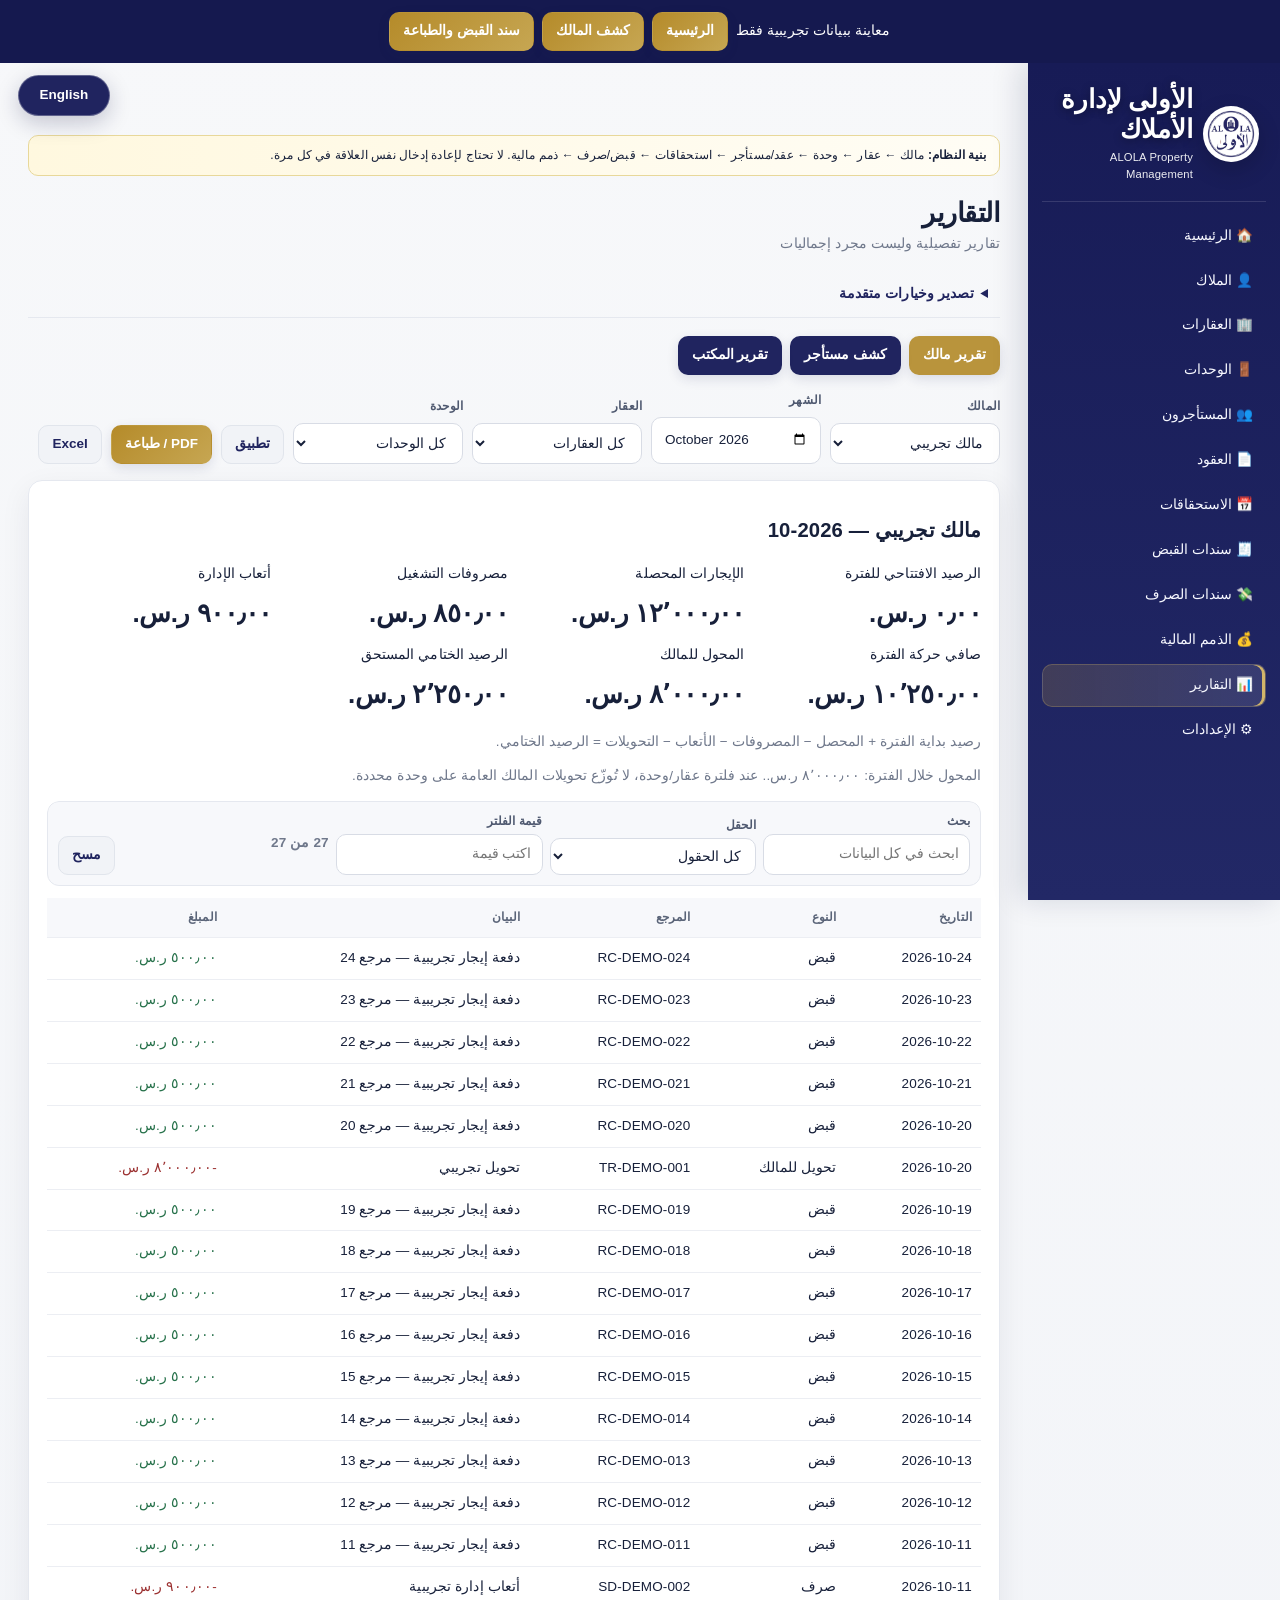
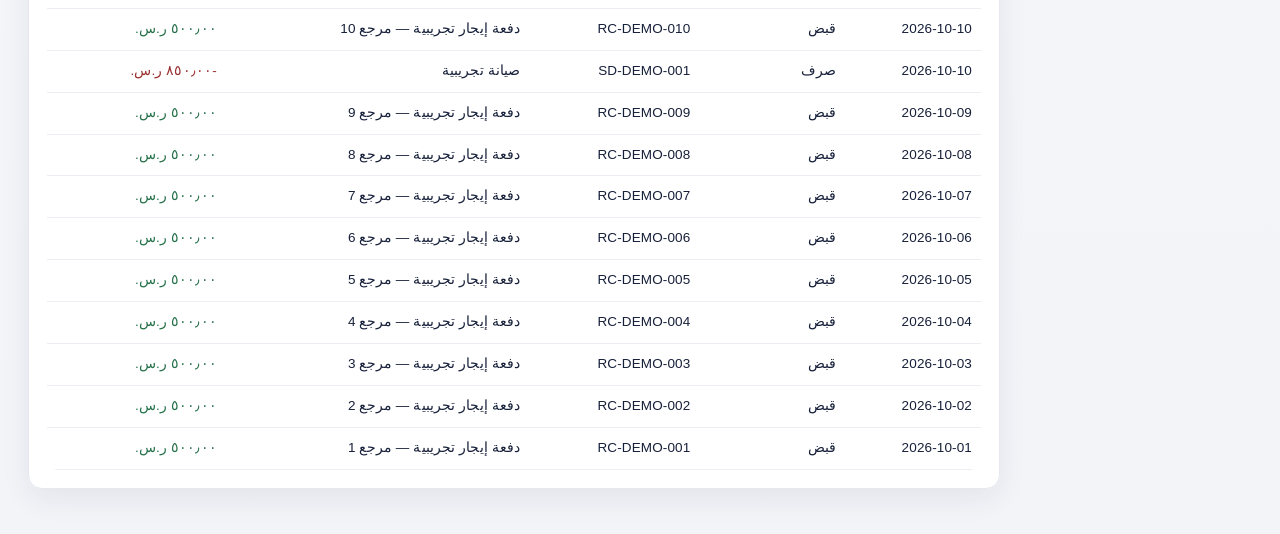
==== commit 29084c6f: "Fix preview header overlap, bilingual branding, and report navigation" ====
--- a/preview.html
+++ b/preview.html
@@ -11,6 +11,8 @@
 @page{size:A4 portrait;margin:10mm}@media print{body.print-voucher .voucher-doc{width:178mm!important;max-width:178mm!important;padding:4mm 5mm!important;margin:0 auto!important;border-top-width:1.5mm!important}body.print-voucher .voucher-header{grid-template-columns:16mm 1fr 42mm;gap:3mm;padding-bottom:2mm}body.print-voucher .voucher-header .logo{width:14mm;height:14mm}body.print-voucher .voucher-brand .arabic{font-size:16pt}body.print-voucher .voucher-brand .english{font-size:7pt}body.print-voucher .voucher-company-meta{font-size:6.5pt;line-height:1.35}body.print-voucher .voucher-title{margin:2mm 0 1.7mm}body.print-voucher .voucher-title h2{font-size:15pt}body.print-voucher .voucher-title .en{font-size:7pt}body.print-voucher .voucher-topline{margin-bottom:2mm}body.print-voucher .voucher-topline>div{padding:1.6mm 2mm;font-size:8pt}body.print-voucher .voucher-topline strong{font-size:10pt}body.print-voucher .voucher-grid{font-size:8pt}body.print-voucher .voucher-grid th,body.print-voucher .voucher-grid td{padding:1.55mm 2mm;line-height:1.25}body.print-voucher .voucher-signatures{margin:6mm 2mm 2mm;font-size:7.5pt}body.print-voucher .voucher-footer{grid-template-columns:1fr 18mm;padding-top:2mm;font-size:6.5pt}body.print-voucher .voucher-footer .qr{width:16mm!important;height:16mm!important;padding:.7mm}body.print-voucher .voucher-footer:after{width:18mm;font-size:5.5pt}}
 </style><style>.form-error {color:#872525;background:#fff0f0;border-inline-start:4px solid #a23a3a;border-radius:8px;padding:12px;margin-bottom:16px;overflow-wrap:anywhere}.formgrid>div{min-width:0}.num{font-variant-numeric:tabular-nums;overflow-wrap:anywhere}.language-toggle{position:fixed;top:12px;margin:0;z-index:1200}.main{min-width:0}.table td{unicode-bidi:plaintext}.btn:disabled{cursor:wait}.voucher-grid td{unicode-bidi:plaintext}.print-asset-error{color:#872525;font-size:11px}@media(max-width:620px){.language-toggle{margin:8px 14px}.smart-filter>div{min-width:0;width:100%;flex-basis:100%}.cards{gap:10px}}@media(prefers-reduced-motion:reduce){*,*::before,*::after{scroll-behavior:auto!important;transition:none!important;animation:none!important}}@media print{.form-error{display:none!important}}
 body:not(.document-view) .main{padding-top:72px}.document-view .main{padding-top:68px}@media print{body:not(.document-view) .main,.document-view .main{padding-top:0!important}}
+
+.advanced-export{margin-block:12px 18px}.advanced-export>summary{cursor:pointer;padding:12px;color:var(--navy2);font-weight:650;border-bottom:1px solid var(--line)}.advanced-export[open]>.export-builder{margin-top:12px}
 </style><style>/* Print layout only; the existing screen palette is unchanged. */
 @page { size: A4 portrait; margin: 10mm; }
 @media print {
@@ -41,8 +43,8 @@
 @media print { [data-print-action="true"] { display:none!important; } .table { font-size:9pt; } .table th,.table td { padding:2mm!important; } .doc,.voucher-doc { overflow:visible!important; } a { color:inherit!important; text-decoration:none!important; } }
 
 @media print{body.print-voucher .voucher-grid tr{break-inside:auto;page-break-inside:auto}.voucher-footer:after{content:none!important}.print-asset-error{display:block}}
-</style></head><body><script>try{if(!localStorage.getItem("alola_demo_preview_20261026"))localStorage.setItem("alola_demo_preview_20261026","{\"owners\":[{\"id\":\"demo-owner\",\"name\":\"مالك تجريبي\",\"openingLiability\":0}],\"properties\":[{\"id\":\"demo-property\",\"ownerId\":\"demo-owner\",\"name\":\"عمارة النخيل — مثال\",\"type\":\"عمارة\",\"status\":\"نشط\"}],\"units\":[{\"id\":\"demo-unit\",\"propertyId\":\"demo-property\",\"name\":\"شقة 101\",\"type\":\"شقة\",\"annualRent\":36000,\"rent\":36000}],\"tenants\":[{\"id\":\"demo-tenant\",\"name\":\"مستأجر تجريبي\"}],\"leases\":[{\"id\":\"demo-lease\",\"unitId\":\"demo-unit\",\"tenantId\":\"demo-tenant\",\"contractNo\":\"DEMO-2026\",\"annualRent\":36000,\"monthlyRent\":36000,\"deposit\":0,\"startDate\":\"2026-01-01\",\"endDate\":\"2026-12-31\",\"frequency\":\"شهري\",\"status\":\"نشط\"}],\"dues\":[{\"id\":\"demo-due-1\",\"leaseId\":\"demo-lease\",\"dueDate\":\"2026-01-01\",\"amount\":3000,\"description\":\"دفعة إيجار شهرية تجريبية\"},{\"id\":\"demo-due-2\",\"leaseId\":\"demo-lease\",\"dueDate\":\"2026-02-01\",\"amount\":3000,\"description\":\"دفعة إيجار شهرية تجريبية\"},{\"id\":\"demo-due-3\",\"leaseId\":\"demo-lease\",\"dueDate\":\"2026-03-01\",\"amount\":3000,\"description\":\"دفعة إيجار شهرية تجريبية\"},{\"id\":\"demo-due-4\",\"leaseId\":\"demo-lease\",\"dueDate\":\"2026-04-01\",\"amount\":3000,\"description\":\"دفعة إيجار شهرية تجريبية\"},{\"id\":\"demo-due-5\",\"leaseId\":\"demo-lease\",\"dueDate\":\"2026-05-01\",\"amount\":3000,\"description\":\"دفعة إيجار شهرية تجريبية\"},{\"id\":\"demo-due-6\",\"leaseId\":\"demo-lease\",\"dueDate\":\"2026-06-01\",\"amount\":3000,\"description\":\"دفعة إيجار شهرية تجريبية\"},{\"id\":\"demo-due-7\",\"leaseId\":\"demo-lease\",\"dueDate\":\"2026-07-01\",\"amount\":3000,\"description\":\"دفعة إيجار شهرية تجريبية\"},{\"id\":\"demo-due-8\",\"leaseId\":\"demo-lease\",\"dueDate\":\"2026-08-01\",\"amount\":3000,\"description\":\"دفعة إيجار شهرية تجريبية\"},{\"id\":\"demo-due-9\",\"leaseId\":\"demo-lease\",\"dueDate\":\"2026-09-01\",\"amount\":3000,\"description\":\"دفعة إيجار شهرية تجريبية\"},{\"id\":\"demo-due-10\",\"leaseId\":\"demo-lease\",\"dueDate\":\"2026-10-01\",\"amount\":3000,\"description\":\"دفعة إيجار شهرية تجريبية\"},{\"id\":\"demo-due-11\",\"leaseId\":\"demo-lease\",\"dueDate\":\"2026-11-01\",\"amount\":3000,\"description\":\"دفعة إيجار شهرية تجريبية\"},{\"id\":\"demo-due-12\",\"leaseId\":\"demo-lease\",\"dueDate\":\"2026-12-01\",\"amount\":3000,\"description\":\"دفعة إيجار شهرية تجريبية\"}],\"receipts\":[{\"id\":\"demo-receipt-1\",\"no\":\"RC-DEMO-001\",\"ownerId\":\"demo-owner\",\"propertyId\":\"demo-property\",\"unitId\":\"demo-unit\",\"leaseId\":\"demo-lease\",\"tenantId\":\"demo-tenant\",\"dueId\":\"demo-due-7\",\"date\":\"2026-10-01\",\"amount\":500,\"description\":\"دفعة إيجار تجريبية — مرجع 1\",\"method\":\"تحويل بنكي\"},{\"id\":\"demo-receipt-2\",\"no\":\"RC-DEMO-002\",\"ownerId\":\"demo-owner\",\"propertyId\":\"demo-property\",\"unitId\":\"demo-unit\",\"leaseId\":\"demo-lease\",\"tenantId\":\"demo-tenant\",\"dueId\":\"demo-due-7\",\"date\":\"2026-10-02\",\"amount\":500,\"description\":\"دفعة إيجار تجريبية — مرجع 2\",\"method\":\"تحويل بنكي\"},{\"id\":\"demo-receipt-3\",\"no\":\"RC-DEMO-003\",\"ownerId\":\"demo-owner\",\"propertyId\":\"demo-property\",\"unitId\":\"demo-unit\",\"leaseId\":\"demo-lease\",\"tenantId\":\"demo-tenant\",\"dueId\":\"demo-due-7\",\"date\":\"2026-10-03\",\"amount\":500,\"description\":\"دفعة إيجار تجريبية — مرجع 3\",\"method\":\"تحويل بنكي\"},{\"id\":\"demo-receipt-4\",\"no\":\"RC-DEMO-004\",\"ownerId\":\"demo-owner\",\"propertyId\":\"demo-property\",\"unitId\":\"demo-unit\",\"leaseId\":\"demo-lease\",\"tenantId\":\"demo-tenant\",\"dueId\":\"demo-due-7\",\"date\":\"2026-10-04\",\"amount\":500,\"description\":\"دفعة إيجار تجريبية — مرجع 4\",\"method\":\"تحويل بنكي\"},{\"id\":\"demo-receipt-5\",\"no\":\"RC-DEMO-005\",\"ownerId\":\"demo-owner\",\"propertyId\":\"demo-property\",\"unitId\":\"demo-unit\",\"leaseId\":\"demo-lease\",\"tenantId\":\"demo-tenant\",\"dueId\":\"demo-due-7\",\"date\":\"2026-10-05\",\"amount\":500,\"description\":\"دفعة إيجار تجريبية — مرجع 5\",\"method\":\"تحويل بنكي\"},{\"id\":\"demo-receipt-6\",\"no\":\"RC-DEMO-006\",\"ownerId\":\"demo-owner\",\"propertyId\":\"demo-property\",\"unitId\":\"demo-unit\",\"leaseId\":\"demo-lease\",\"tenantId\":\"demo-tenant\",\"dueId\":\"demo-due-7\",\"date\":\"2026-10-06\",\"amount\":500,\"description\":\"دفعة إيجار تجريبية — مرجع 6\",\"method\":\"تحويل بنكي\"},{\"id\":\"demo-receipt-7\",\"no\":\"RC-DEMO-007\",\"ownerId\":\"demo-owner\",\"propertyId\":\"demo-property\",\"unitId\":\"demo-unit\",\"leaseId\":\"demo-lease\",\"tenantId\":\"demo-tenant\",\"dueId\":\"demo-due-8\",\"date\":\"2026-10-07\",\"amount\":500,\"description\":\"دفعة إيجار تجريبية — مرجع 7\",\"method\":\"تحويل بنكي\"},{\"id\":\"demo-receipt-8\",\"no\":\"RC-DEMO-008\",\"ownerId\":\"demo-owner\",\"propertyId\":\"demo-property\",\"unitId\":\"demo-unit\",\"leaseId\":\"demo-lease\",\"tenantId\":\"demo-tenant\",\"dueId\":\"demo-due-8\",\"date\":\"2026-10-08\",\"amount\":500,\"description\":\"دفعة إيجار تجريبية — مرجع 8\",\"method\":\"تحويل بنكي\"},{\"id\":\"demo-receipt-9\",\"no\":\"RC-DEMO-009\",\"ownerId\":\"demo-owner\",\"propertyId\":\"demo-property\",\"unitId\":\"demo-unit\",\"leaseId\":\"demo-lease\",\"tenantId\":\"demo-tenant\",\"dueId\":\"demo-due-8\",\"date\":\"2026-10-09\",\"amount\":500,\"description\":\"دفعة إيجار تجريبية — مرجع 9\",\"method\":\"تحويل بنكي\"},{\"id\":\"demo-receipt-10\",\"no\":\"RC-DEMO-010\",\"ownerId\":\"demo-owner\",\"propertyId\":\"demo-property\",\"unitId\":\"demo-unit\",\"leaseId\":\"demo-lease\",\"tenantId\":\"demo-tenant\",\"dueId\":\"demo-due-8\",\"date\":\"2026-10-10\",\"amount\":500,\"description\":\"دفعة إيجار تجريبية — مرجع 10\",\"method\":\"تحويل بنكي\"},{\"id\":\"demo-receipt-11\",\"no\":\"RC-DEMO-011\",\"ownerId\":\"demo-owner\",\"propertyId\":\"demo-property\",\"unitId\":\"demo-unit\",\"leaseId\":\"demo-lease\",\"tenantId\":\"demo-tenant\",\"dueId\":\"demo-due-8\",\"date\":\"2026-10-11\",\"amount\":500,\"description\":\"دفعة إيجار تجريبية — مرجع 11\",\"method\":\"تحويل بنكي\"},{\"id\":\"demo-receipt-12\",\"no\":\"RC-DEMO-012\",\"ownerId\":\"demo-owner\",\"propertyId\":\"demo-property\",\"unitId\":\"demo-unit\",\"leaseId\":\"demo-lease\",\"tenantId\":\"demo-tenant\",\"dueId\":\"demo-due-8\",\"date\":\"2026-10-12\",\"amount\":500,\"description\":\"دفعة إيجار تجريبية — مرجع 12\",\"method\":\"تحويل بنكي\"},{\"id\":\"demo-receipt-13\",\"no\":\"RC-DEMO-013\",\"ownerId\":\"demo-owner\",\"propertyId\":\"demo-property\",\"unitId\":\"demo-unit\",\"leaseId\":\"demo-lease\",\"tenantId\":\"demo-tenant\",\"dueId\":\"demo-due-9\",\"date\":\"2026-10-13\",\"amount\":500,\"description\":\"دفعة إيجار تجريبية — مرجع 13\",\"method\":\"تحويل بنكي\"},{\"id\":\"demo-receipt-14\",\"no\":\"RC-DEMO-014\",\"ownerId\":\"demo-owner\",\"propertyId\":\"demo-property\",\"unitId\":\"demo-unit\",\"leaseId\":\"demo-lease\",\"tenantId\":\"demo-tenant\",\"dueId\":\"demo-due-9\",\"date\":\"2026-10-14\",\"amount\":500,\"description\":\"دفعة إيجار تجريبية — مرجع 14\",\"method\":\"تحويل بنكي\"},{\"id\":\"demo-receipt-15\",\"no\":\"RC-DEMO-015\",\"ownerId\":\"demo-owner\",\"propertyId\":\"demo-property\",\"unitId\":\"demo-unit\",\"leaseId\":\"demo-lease\",\"tenantId\":\"demo-tenant\",\"dueId\":\"demo-due-9\",\"date\":\"2026-10-15\",\"amount\":500,\"description\":\"دفعة إيجار تجريبية — مرجع 15\",\"method\":\"تحويل بنكي\"},{\"id\":\"demo-receipt-16\",\"no\":\"RC-DEMO-016\",\"ownerId\":\"demo-owner\",\"propertyId\":\"demo-property\",\"unitId\":\"demo-unit\",\"leaseId\":\"demo-lease\",\"tenantId\":\"demo-tenant\",\"dueId\":\"demo-due-9\",\"date\":\"2026-10-16\",\"amount\":500,\"description\":\"دفعة إيجار تجريبية — مرجع 16\",\"method\":\"تحويل بنكي\"},{\"id\":\"demo-receipt-17\",\"no\":\"RC-DEMO-017\",\"ownerId\":\"demo-owner\",\"propertyId\":\"demo-property\",\"unitId\":\"demo-unit\",\"leaseId\":\"demo-lease\",\"tenantId\":\"demo-tenant\",\"dueId\":\"demo-due-9\",\"date\":\"2026-10-17\",\"amount\":500,\"description\":\"دفعة إيجار تجريبية — مرجع 17\",\"method\":\"تحويل بنكي\"},{\"id\":\"demo-receipt-18\",\"no\":\"RC-DEMO-018\",\"ownerId\":\"demo-owner\",\"propertyId\":\"demo-property\",\"unitId\":\"demo-unit\",\"leaseId\":\"demo-lease\",\"tenantId\":\"demo-tenant\",\"dueId\":\"demo-due-9\",\"date\":\"2026-10-18\",\"amount\":500,\"description\":\"دفعة إيجار تجريبية — مرجع 18\",\"method\":\"تحويل بنكي\"},{\"id\":\"demo-receipt-19\",\"no\":\"RC-DEMO-019\",\"ownerId\":\"demo-owner\",\"propertyId\":\"demo-property\",\"unitId\":\"demo-unit\",\"leaseId\":\"demo-lease\",\"tenantId\":\"demo-tenant\",\"dueId\":\"demo-due-10\",\"date\":\"2026-10-19\",\"amount\":500,\"description\":\"دفعة إيجار تجريبية — مرجع 19\",\"method\":\"تحويل بنكي\"},{\"id\":\"demo-receipt-20\",\"no\":\"RC-DEMO-020\",\"ownerId\":\"demo-owner\",\"propertyId\":\"demo-property\",\"unitId\":\"demo-unit\",\"leaseId\":\"demo-lease\",\"tenantId\":\"demo-tenant\",\"dueId\":\"demo-due-10\",\"date\":\"2026-10-20\",\"amount\":500,\"description\":\"دفعة إيجار تجريبية — مرجع 20\",\"method\":\"تحويل بنكي\"},{\"id\":\"demo-receipt-21\",\"no\":\"RC-DEMO-021\",\"ownerId\":\"demo-owner\",\"propertyId\":\"demo-property\",\"unitId\":\"demo-unit\",\"leaseId\":\"demo-lease\",\"tenantId\":\"demo-tenant\",\"dueId\":\"demo-due-10\",\"date\":\"2026-10-21\",\"amount\":500,\"description\":\"دفعة إيجار تجريبية — مرجع 21\",\"method\":\"تحويل بنكي\"},{\"id\":\"demo-receipt-22\",\"no\":\"RC-DEMO-022\",\"ownerId\":\"demo-owner\",\"propertyId\":\"demo-property\",\"unitId\":\"demo-unit\",\"leaseId\":\"demo-lease\",\"tenantId\":\"demo-tenant\",\"dueId\":\"demo-due-10\",\"date\":\"2026-10-22\",\"amount\":500,\"description\":\"دفعة إيجار تجريبية — مرجع 22\",\"method\":\"تحويل بنكي\"},{\"id\":\"demo-receipt-23\",\"no\":\"RC-DEMO-023\",\"ownerId\":\"demo-owner\",\"propertyId\":\"demo-property\",\"unitId\":\"demo-unit\",\"leaseId\":\"demo-lease\",\"tenantId\":\"demo-tenant\",\"dueId\":\"demo-due-10\",\"date\":\"2026-10-23\",\"amount\":500,\"description\":\"دفعة إيجار تجريبية — مرجع 23\",\"method\":\"تحويل بنكي\"},{\"id\":\"demo-receipt-24\",\"no\":\"RC-DEMO-024\",\"ownerId\":\"demo-owner\",\"propertyId\":\"demo-property\",\"unitId\":\"demo-unit\",\"leaseId\":\"demo-lease\",\"tenantId\":\"demo-tenant\",\"dueId\":\"demo-due-10\",\"date\":\"2026-10-24\",\"amount\":500,\"description\":\"دفعة إيجار تجريبية — مرجع 24\",\"method\":\"تحويل بنكي\"}],\"expenses\":[{\"id\":\"demo-expense\",\"no\":\"SD-DEMO-001\",\"ownerId\":\"demo-owner\",\"propertyId\":\"demo-property\",\"unitId\":\"demo-unit\",\"date\":\"2026-10-10\",\"amount\":850,\"category\":\"صيانة\",\"description\":\"صيانة تجريبية\",\"method\":\"تحويل بنكي\"},{\"id\":\"demo-fee\",\"no\":\"SD-DEMO-002\",\"ownerId\":\"demo-owner\",\"propertyId\":\"demo-property\",\"unitId\":\"demo-unit\",\"date\":\"2026-10-11\",\"amount\":900,\"category\":\"أتعاب الإدارة\",\"description\":\"أتعاب إدارة تجريبية\",\"method\":\"تحويل بنكي\"}],\"ownerTransfers\":[{\"id\":\"demo-transfer\",\"no\":\"TR-DEMO-001\",\"ownerId\":\"demo-owner\",\"date\":\"2026-10-20\",\"amount\":8000,\"method\":\"تحويل بنكي\",\"description\":\"تحويل تجريبي\"}],\"officeEntries\":[],\"settings\":{\"annualRentMigrated\":true,\"officeOpeningBalance\":0},\"auditLog\":[]}")}catch(e){}</script><div class="screen-only" style="background:#15194f;color:#fff;padding:12px;text-align:center;position:relative;z-index:1300">معاينة ببيانات تجريبية فقط · Preview with sample data only <button class="btn gold" onclick="show('dashboard')">الرئيسية</button> <button class="btn gold" onclick="window.reportOwner='demo-owner';window.reportMonth='2026-10';window.reportTab='owner';show('reports')">كشف المالك</button> <button class="btn gold" onclick="openReceipt('demo-receipt-1')">سند القبض والطباعة</button></div>
-<div class="app"><aside class="side"><div class="brand"><img id="brandLogo" alt="شعار الأولى"><div><b class="alola-diwani">الأولى لإدارة الأملاك</b><small>ALOLA Property Management</small></div></div><div id="nav" class="nav"></div></aside>
+</style><style>.preview-toolbar{position:sticky!important;top:0;display:flex;align-items:center;justify-content:center;flex-wrap:wrap;gap:8px}.alola-preview .side{top:var(--preview-top,64px)}.alola-preview .language-toggle{top:calc(var(--preview-top,64px) + 12px)}@media print{.preview-toolbar{display:none!important}}</style></head><body class="alola-preview"><script>try{if(!localStorage.getItem("alola_demo_preview_20261026"))localStorage.setItem("alola_demo_preview_20261026","{\"owners\":[{\"id\":\"demo-owner\",\"name\":\"مالك تجريبي\",\"openingLiability\":0}],\"properties\":[{\"id\":\"demo-property\",\"ownerId\":\"demo-owner\",\"name\":\"عمارة النخيل — مثال\",\"type\":\"عمارة\",\"status\":\"نشط\"}],\"units\":[{\"id\":\"demo-unit\",\"propertyId\":\"demo-property\",\"name\":\"شقة 101\",\"type\":\"شقة\",\"annualRent\":36000,\"rent\":36000}],\"tenants\":[{\"id\":\"demo-tenant\",\"name\":\"مستأجر تجريبي\"}],\"leases\":[{\"id\":\"demo-lease\",\"unitId\":\"demo-unit\",\"tenantId\":\"demo-tenant\",\"contractNo\":\"DEMO-2026\",\"annualRent\":36000,\"monthlyRent\":36000,\"deposit\":0,\"startDate\":\"2026-01-01\",\"endDate\":\"2026-12-31\",\"frequency\":\"شهري\",\"status\":\"نشط\"}],\"dues\":[{\"id\":\"demo-due-1\",\"leaseId\":\"demo-lease\",\"dueDate\":\"2026-01-01\",\"amount\":3000,\"description\":\"دفعة إيجار شهرية تجريبية\"},{\"id\":\"demo-due-2\",\"leaseId\":\"demo-lease\",\"dueDate\":\"2026-02-01\",\"amount\":3000,\"description\":\"دفعة إيجار شهرية تجريبية\"},{\"id\":\"demo-due-3\",\"leaseId\":\"demo-lease\",\"dueDate\":\"2026-03-01\",\"amount\":3000,\"description\":\"دفعة إيجار شهرية تجريبية\"},{\"id\":\"demo-due-4\",\"leaseId\":\"demo-lease\",\"dueDate\":\"2026-04-01\",\"amount\":3000,\"description\":\"دفعة إيجار شهرية تجريبية\"},{\"id\":\"demo-due-5\",\"leaseId\":\"demo-lease\",\"dueDate\":\"2026-05-01\",\"amount\":3000,\"description\":\"دفعة إيجار شهرية تجريبية\"},{\"id\":\"demo-due-6\",\"leaseId\":\"demo-lease\",\"dueDate\":\"2026-06-01\",\"amount\":3000,\"description\":\"دفعة إيجار شهرية تجريبية\"},{\"id\":\"demo-due-7\",\"leaseId\":\"demo-lease\",\"dueDate\":\"2026-07-01\",\"amount\":3000,\"description\":\"دفعة إيجار شهرية تجريبية\"},{\"id\":\"demo-due-8\",\"leaseId\":\"demo-lease\",\"dueDate\":\"2026-08-01\",\"amount\":3000,\"description\":\"دفعة إيجار شهرية تجريبية\"},{\"id\":\"demo-due-9\",\"leaseId\":\"demo-lease\",\"dueDate\":\"2026-09-01\",\"amount\":3000,\"description\":\"دفعة إيجار شهرية تجريبية\"},{\"id\":\"demo-due-10\",\"leaseId\":\"demo-lease\",\"dueDate\":\"2026-10-01\",\"amount\":3000,\"description\":\"دفعة إيجار شهرية تجريبية\"},{\"id\":\"demo-due-11\",\"leaseId\":\"demo-lease\",\"dueDate\":\"2026-11-01\",\"amount\":3000,\"description\":\"دفعة إيجار شهرية تجريبية\"},{\"id\":\"demo-due-12\",\"leaseId\":\"demo-lease\",\"dueDate\":\"2026-12-01\",\"amount\":3000,\"description\":\"دفعة إيجار شهرية تجريبية\"}],\"receipts\":[{\"id\":\"demo-receipt-1\",\"no\":\"RC-DEMO-001\",\"ownerId\":\"demo-owner\",\"propertyId\":\"demo-property\",\"unitId\":\"demo-unit\",\"leaseId\":\"demo-lease\",\"tenantId\":\"demo-tenant\",\"dueId\":\"demo-due-7\",\"date\":\"2026-10-01\",\"amount\":500,\"description\":\"دفعة إيجار تجريبية — مرجع 1\",\"method\":\"تحويل بنكي\"},{\"id\":\"demo-receipt-2\",\"no\":\"RC-DEMO-002\",\"ownerId\":\"demo-owner\",\"propertyId\":\"demo-property\",\"unitId\":\"demo-unit\",\"leaseId\":\"demo-lease\",\"tenantId\":\"demo-tenant\",\"dueId\":\"demo-due-7\",\"date\":\"2026-10-02\",\"amount\":500,\"description\":\"دفعة إيجار تجريبية — مرجع 2\",\"method\":\"تحويل بنكي\"},{\"id\":\"demo-receipt-3\",\"no\":\"RC-DEMO-003\",\"ownerId\":\"demo-owner\",\"propertyId\":\"demo-property\",\"unitId\":\"demo-unit\",\"leaseId\":\"demo-lease\",\"tenantId\":\"demo-tenant\",\"dueId\":\"demo-due-7\",\"date\":\"2026-10-03\",\"amount\":500,\"description\":\"دفعة إيجار تجريبية — مرجع 3\",\"method\":\"تحويل بنكي\"},{\"id\":\"demo-receipt-4\",\"no\":\"RC-DEMO-004\",\"ownerId\":\"demo-owner\",\"propertyId\":\"demo-property\",\"unitId\":\"demo-unit\",\"leaseId\":\"demo-lease\",\"tenantId\":\"demo-tenant\",\"dueId\":\"demo-due-7\",\"date\":\"2026-10-04\",\"amount\":500,\"description\":\"دفعة إيجار تجريبية — مرجع 4\",\"method\":\"تحويل بنكي\"},{\"id\":\"demo-receipt-5\",\"no\":\"RC-DEMO-005\",\"ownerId\":\"demo-owner\",\"propertyId\":\"demo-property\",\"unitId\":\"demo-unit\",\"leaseId\":\"demo-lease\",\"tenantId\":\"demo-tenant\",\"dueId\":\"demo-due-7\",\"date\":\"2026-10-05\",\"amount\":500,\"description\":\"دفعة إيجار تجريبية — مرجع 5\",\"method\":\"تحويل بنكي\"},{\"id\":\"demo-receipt-6\",\"no\":\"RC-DEMO-006\",\"ownerId\":\"demo-owner\",\"propertyId\":\"demo-property\",\"unitId\":\"demo-unit\",\"leaseId\":\"demo-lease\",\"tenantId\":\"demo-tenant\",\"dueId\":\"demo-due-7\",\"date\":\"2026-10-06\",\"amount\":500,\"description\":\"دفعة إيجار تجريبية — مرجع 6\",\"method\":\"تحويل بنكي\"},{\"id\":\"demo-receipt-7\",\"no\":\"RC-DEMO-007\",\"ownerId\":\"demo-owner\",\"propertyId\":\"demo-property\",\"unitId\":\"demo-unit\",\"leaseId\":\"demo-lease\",\"tenantId\":\"demo-tenant\",\"dueId\":\"demo-due-8\",\"date\":\"2026-10-07\",\"amount\":500,\"description\":\"دفعة إيجار تجريبية — مرجع 7\",\"method\":\"تحويل بنكي\"},{\"id\":\"demo-receipt-8\",\"no\":\"RC-DEMO-008\",\"ownerId\":\"demo-owner\",\"propertyId\":\"demo-property\",\"unitId\":\"demo-unit\",\"leaseId\":\"demo-lease\",\"tenantId\":\"demo-tenant\",\"dueId\":\"demo-due-8\",\"date\":\"2026-10-08\",\"amount\":500,\"description\":\"دفعة إيجار تجريبية — مرجع 8\",\"method\":\"تحويل بنكي\"},{\"id\":\"demo-receipt-9\",\"no\":\"RC-DEMO-009\",\"ownerId\":\"demo-owner\",\"propertyId\":\"demo-property\",\"unitId\":\"demo-unit\",\"leaseId\":\"demo-lease\",\"tenantId\":\"demo-tenant\",\"dueId\":\"demo-due-8\",\"date\":\"2026-10-09\",\"amount\":500,\"description\":\"دفعة إيجار تجريبية — مرجع 9\",\"method\":\"تحويل بنكي\"},{\"id\":\"demo-receipt-10\",\"no\":\"RC-DEMO-010\",\"ownerId\":\"demo-owner\",\"propertyId\":\"demo-property\",\"unitId\":\"demo-unit\",\"leaseId\":\"demo-lease\",\"tenantId\":\"demo-tenant\",\"dueId\":\"demo-due-8\",\"date\":\"2026-10-10\",\"amount\":500,\"description\":\"دفعة إيجار تجريبية — مرجع 10\",\"method\":\"تحويل بنكي\"},{\"id\":\"demo-receipt-11\",\"no\":\"RC-DEMO-011\",\"ownerId\":\"demo-owner\",\"propertyId\":\"demo-property\",\"unitId\":\"demo-unit\",\"leaseId\":\"demo-lease\",\"tenantId\":\"demo-tenant\",\"dueId\":\"demo-due-8\",\"date\":\"2026-10-11\",\"amount\":500,\"description\":\"دفعة إيجار تجريبية — مرجع 11\",\"method\":\"تحويل بنكي\"},{\"id\":\"demo-receipt-12\",\"no\":\"RC-DEMO-012\",\"ownerId\":\"demo-owner\",\"propertyId\":\"demo-property\",\"unitId\":\"demo-unit\",\"leaseId\":\"demo-lease\",\"tenantId\":\"demo-tenant\",\"dueId\":\"demo-due-8\",\"date\":\"2026-10-12\",\"amount\":500,\"description\":\"دفعة إيجار تجريبية — مرجع 12\",\"method\":\"تحويل بنكي\"},{\"id\":\"demo-receipt-13\",\"no\":\"RC-DEMO-013\",\"ownerId\":\"demo-owner\",\"propertyId\":\"demo-property\",\"unitId\":\"demo-unit\",\"leaseId\":\"demo-lease\",\"tenantId\":\"demo-tenant\",\"dueId\":\"demo-due-9\",\"date\":\"2026-10-13\",\"amount\":500,\"description\":\"دفعة إيجار تجريبية — مرجع 13\",\"method\":\"تحويل بنكي\"},{\"id\":\"demo-receipt-14\",\"no\":\"RC-DEMO-014\",\"ownerId\":\"demo-owner\",\"propertyId\":\"demo-property\",\"unitId\":\"demo-unit\",\"leaseId\":\"demo-lease\",\"tenantId\":\"demo-tenant\",\"dueId\":\"demo-due-9\",\"date\":\"2026-10-14\",\"amount\":500,\"description\":\"دفعة إيجار تجريبية — مرجع 14\",\"method\":\"تحويل بنكي\"},{\"id\":\"demo-receipt-15\",\"no\":\"RC-DEMO-015\",\"ownerId\":\"demo-owner\",\"propertyId\":\"demo-property\",\"unitId\":\"demo-unit\",\"leaseId\":\"demo-lease\",\"tenantId\":\"demo-tenant\",\"dueId\":\"demo-due-9\",\"date\":\"2026-10-15\",\"amount\":500,\"description\":\"دفعة إيجار تجريبية — مرجع 15\",\"method\":\"تحويل بنكي\"},{\"id\":\"demo-receipt-16\",\"no\":\"RC-DEMO-016\",\"ownerId\":\"demo-owner\",\"propertyId\":\"demo-property\",\"unitId\":\"demo-unit\",\"leaseId\":\"demo-lease\",\"tenantId\":\"demo-tenant\",\"dueId\":\"demo-due-9\",\"date\":\"2026-10-16\",\"amount\":500,\"description\":\"دفعة إيجار تجريبية — مرجع 16\",\"method\":\"تحويل بنكي\"},{\"id\":\"demo-receipt-17\",\"no\":\"RC-DEMO-017\",\"ownerId\":\"demo-owner\",\"propertyId\":\"demo-property\",\"unitId\":\"demo-unit\",\"leaseId\":\"demo-lease\",\"tenantId\":\"demo-tenant\",\"dueId\":\"demo-due-9\",\"date\":\"2026-10-17\",\"amount\":500,\"description\":\"دفعة إيجار تجريبية — مرجع 17\",\"method\":\"تحويل بنكي\"},{\"id\":\"demo-receipt-18\",\"no\":\"RC-DEMO-018\",\"ownerId\":\"demo-owner\",\"propertyId\":\"demo-property\",\"unitId\":\"demo-unit\",\"leaseId\":\"demo-lease\",\"tenantId\":\"demo-tenant\",\"dueId\":\"demo-due-9\",\"date\":\"2026-10-18\",\"amount\":500,\"description\":\"دفعة إيجار تجريبية — مرجع 18\",\"method\":\"تحويل بنكي\"},{\"id\":\"demo-receipt-19\",\"no\":\"RC-DEMO-019\",\"ownerId\":\"demo-owner\",\"propertyId\":\"demo-property\",\"unitId\":\"demo-unit\",\"leaseId\":\"demo-lease\",\"tenantId\":\"demo-tenant\",\"dueId\":\"demo-due-10\",\"date\":\"2026-10-19\",\"amount\":500,\"description\":\"دفعة إيجار تجريبية — مرجع 19\",\"method\":\"تحويل بنكي\"},{\"id\":\"demo-receipt-20\",\"no\":\"RC-DEMO-020\",\"ownerId\":\"demo-owner\",\"propertyId\":\"demo-property\",\"unitId\":\"demo-unit\",\"leaseId\":\"demo-lease\",\"tenantId\":\"demo-tenant\",\"dueId\":\"demo-due-10\",\"date\":\"2026-10-20\",\"amount\":500,\"description\":\"دفعة إيجار تجريبية — مرجع 20\",\"method\":\"تحويل بنكي\"},{\"id\":\"demo-receipt-21\",\"no\":\"RC-DEMO-021\",\"ownerId\":\"demo-owner\",\"propertyId\":\"demo-property\",\"unitId\":\"demo-unit\",\"leaseId\":\"demo-lease\",\"tenantId\":\"demo-tenant\",\"dueId\":\"demo-due-10\",\"date\":\"2026-10-21\",\"amount\":500,\"description\":\"دفعة إيجار تجريبية — مرجع 21\",\"method\":\"تحويل بنكي\"},{\"id\":\"demo-receipt-22\",\"no\":\"RC-DEMO-022\",\"ownerId\":\"demo-owner\",\"propertyId\":\"demo-property\",\"unitId\":\"demo-unit\",\"leaseId\":\"demo-lease\",\"tenantId\":\"demo-tenant\",\"dueId\":\"demo-due-10\",\"date\":\"2026-10-22\",\"amount\":500,\"description\":\"دفعة إيجار تجريبية — مرجع 22\",\"method\":\"تحويل بنكي\"},{\"id\":\"demo-receipt-23\",\"no\":\"RC-DEMO-023\",\"ownerId\":\"demo-owner\",\"propertyId\":\"demo-property\",\"unitId\":\"demo-unit\",\"leaseId\":\"demo-lease\",\"tenantId\":\"demo-tenant\",\"dueId\":\"demo-due-10\",\"date\":\"2026-10-23\",\"amount\":500,\"description\":\"دفعة إيجار تجريبية — مرجع 23\",\"method\":\"تحويل بنكي\"},{\"id\":\"demo-receipt-24\",\"no\":\"RC-DEMO-024\",\"ownerId\":\"demo-owner\",\"propertyId\":\"demo-property\",\"unitId\":\"demo-unit\",\"leaseId\":\"demo-lease\",\"tenantId\":\"demo-tenant\",\"dueId\":\"demo-due-10\",\"date\":\"2026-10-24\",\"amount\":500,\"description\":\"دفعة إيجار تجريبية — مرجع 24\",\"method\":\"تحويل بنكي\"}],\"expenses\":[{\"id\":\"demo-expense\",\"no\":\"SD-DEMO-001\",\"ownerId\":\"demo-owner\",\"propertyId\":\"demo-property\",\"unitId\":\"demo-unit\",\"date\":\"2026-10-10\",\"amount\":850,\"category\":\"صيانة\",\"description\":\"صيانة تجريبية\",\"method\":\"تحويل بنكي\"},{\"id\":\"demo-fee\",\"no\":\"SD-DEMO-002\",\"ownerId\":\"demo-owner\",\"propertyId\":\"demo-property\",\"unitId\":\"demo-unit\",\"date\":\"2026-10-11\",\"amount\":900,\"category\":\"أتعاب الإدارة\",\"description\":\"أتعاب إدارة تجريبية\",\"method\":\"تحويل بنكي\"}],\"ownerTransfers\":[{\"id\":\"demo-transfer\",\"no\":\"TR-DEMO-001\",\"ownerId\":\"demo-owner\",\"date\":\"2026-10-20\",\"amount\":8000,\"method\":\"تحويل بنكي\",\"description\":\"تحويل تجريبي\"}],\"officeEntries\":[],\"settings\":{\"annualRentMigrated\":true,\"officeOpeningBalance\":0},\"auditLog\":[]}")}catch(e){}</script><div id="previewToolbar" class="preview-toolbar screen-only" style="background:#15194f;color:#fff;padding:12px;text-align:center;position:relative;z-index:1300"><span>معاينة ببيانات تجريبية فقط</span> <button class="btn gold" onclick="show('dashboard')">الرئيسية</button> <button class="btn gold" onclick="window.reportOwner='demo-owner';window.reportMonth='2026-10';window.reportTab='owner';show('reports')">كشف المالك</button> <button class="btn gold" onclick="openReceipt('demo-receipt-1')">سند القبض والطباعة</button></div>
+<div class="app"><aside class="side"><div class="brand" data-no-translate><img id="brandLogo" alt="شعار الأولى"><div><b class="alola-diwani">الأولى لإدارة الأملاك</b><small>ALOLA Property Management</small></div></div><div id="nav" class="nav"></div></aside>
 <main class="main"><div class="notice"><b>بنية النظام:</b> مالك ← عقار ← وحدة ← عقد/مستأجر ← استحقاقات ← قبض/صرف ← ذمم مالية. لا تحتاج لإعادة إدخال نفس العلاقة في كل مرة.</div>
 <section id="dashboard" class="page"></section><section id="owners" class="page"></section><section id="properties" class="page"></section><section id="units" class="page"></section><section id="tenants" class="page"></section><section id="leases" class="page"></section><section id="dues" class="page"></section><section id="receipts" class="page"></section><section id="expenses" class="page"></section><section id="liabilities" class="page"></section><section id="reports" class="page"></section><section id="settings" class="page"></section><section id="document" class="page"></section>
 </main></div>
@@ -583,7 +585,7 @@
   "تعذر الحفظ. تحقق من المساحة المتاحة واحتفظ بنسخة احتياطية.": "Could not save. Check available storage and keep a backup."
 });
 
-  Object.assign(pairs,{'معكوسة':'Reversed','رمز QR لبيانات تواصل المكتب':'QR code for office contact details','شعار الأولى':'ALOLA logo','تعذر تحميل الشعار':'Logo unavailable','المحول خلال الفترة:':'Disbursed during the period:','عند فلترة عقار/وحدة، لا تُوزّع تحويلات المالك العامة على وحدة محددة.':'General owner disbursements are excluded when filtering by property or unit.','القبض − الصرف − التحويلات + الرصيد السابق':'Collections − expenses − disbursements + opening balance','السند غير موجود.':'Voucher not found.','قبض − صرف − تحويلات + رصيد سابق':'Collections − expenses − disbursements + opening balance','عمارة':'Building','وحدة':'unit','متأخرة':'Overdue','تقرير الذمة النقدية للمكتب':'Office cash statement','كشف ذمة':'Account statement','كشف المستأجر':'Tenant statement','الفترة':'Period'});
+  Object.assign(pairs,{'استحقاق':'Instalment','تصدير وخيارات متقدمة':'Export and advanced options','معكوسة':'Reversed','رمز QR لبيانات تواصل المكتب':'QR code for office contact details','شعار الأولى':'ALOLA logo','تعذر تحميل الشعار':'Logo unavailable','المحول خلال الفترة:':'Disbursed during the period:','عند فلترة عقار/وحدة، لا تُوزّع تحويلات المالك العامة على وحدة محددة.':'General owner disbursements are excluded when filtering by property or unit.','القبض − الصرف − التحويلات + الرصيد السابق':'Collections − expenses − disbursements + opening balance','السند غير موجود.':'Voucher not found.','قبض − صرف − تحويلات + رصيد سابق':'Collections − expenses − disbursements + opening balance','عمارة':'Building','وحدة':'unit','متأخرة':'Overdue','تقرير الذمة النقدية للمكتب':'Office cash statement','كشف ذمة':'Account statement','كشف المستأجر':'Tenant statement','الفترة':'Period'});
   const sourceText=new WeakMap(), sourceAttributes=new WeakMap();
   const reverse=Object.fromEntries(Object.entries(pairs).map(([ar,en])=>[en,ar]));
   let lang=localStorage.getItem('alola_preview_language_20261026')==='en'?'en':'ar';
@@ -669,6 +671,8 @@
  const tr=(ar,en)=>document.documentElement.lang==='en'?en:ar;
  function enhance(){
   const page=document.querySelector('.page.active');if(!page)return;
+  const exporter=page.querySelector('#customExportBuilder');
+  if(exporter&&!exporter.closest('details')){const details=document.createElement('details');details.className='advanced-export screen-only';const summary=document.createElement('summary');summary.textContent='تصدير وخيارات متقدمة';exporter.before(details);details.append(summary,exporter);const title=exporter.querySelector('h3');if(title)title.hidden=true}
   page.querySelectorAll('input,select,textarea').forEach((control,index)=>{
    const label=control.parentElement?.querySelector('label');
    if(!control.id)control.id='field-'+page.id+'-'+index;
@@ -723,5 +727,5 @@
  }
  openReceipt=id=>voucher('receipts',id);openExpense=id=>voucher('expenses',id);
 })();
-</script><script>window.reportOwner="demo-owner";window.reportMonth="2026-10";window.reportTab="owner";show("reports");</script></body></html>
+</script><script>window.reportOwner="demo-owner";window.reportMonth="2026-10";window.reportTab="owner";show("reports");</script><script>const previewBar=document.getElementById("previewToolbar");new ResizeObserver(()=>document.documentElement.style.setProperty("--preview-top",previewBar.getBoundingClientRect().height+"px")).observe(previewBar);</script></body></html>
 
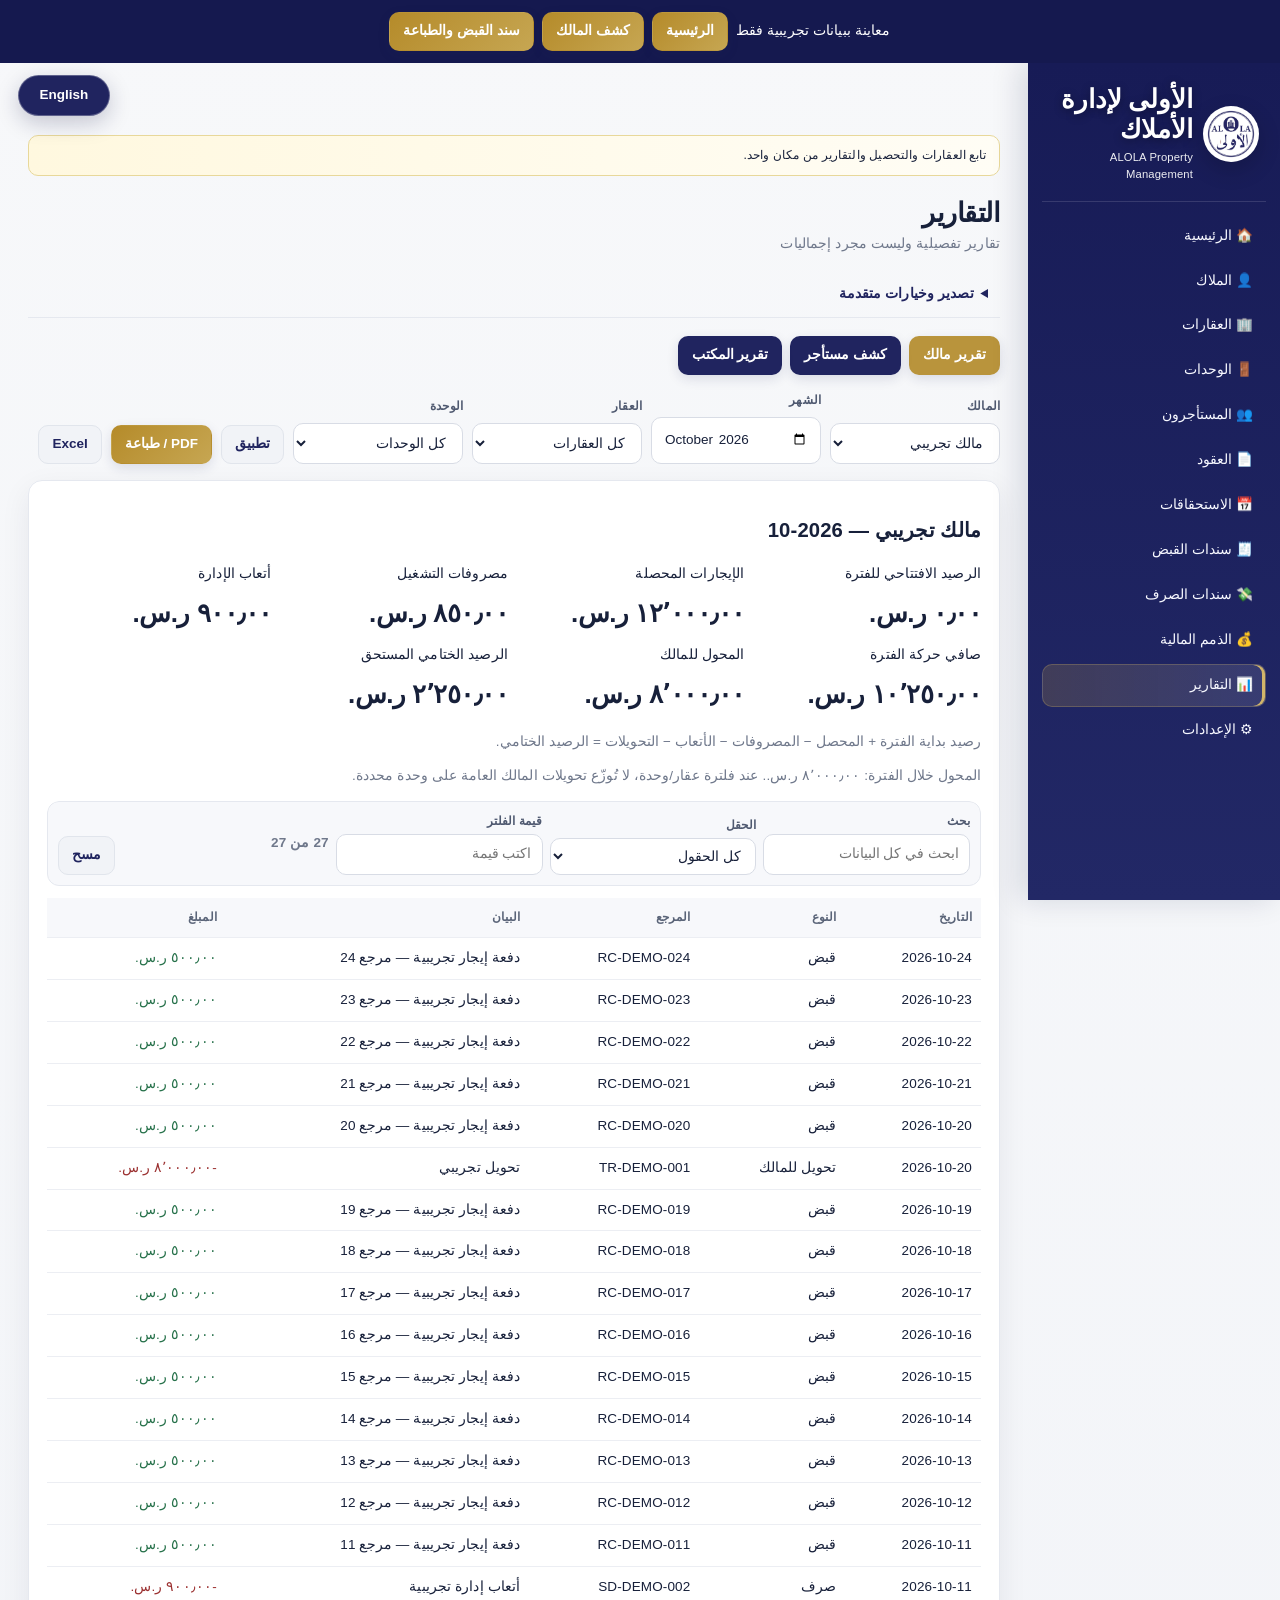
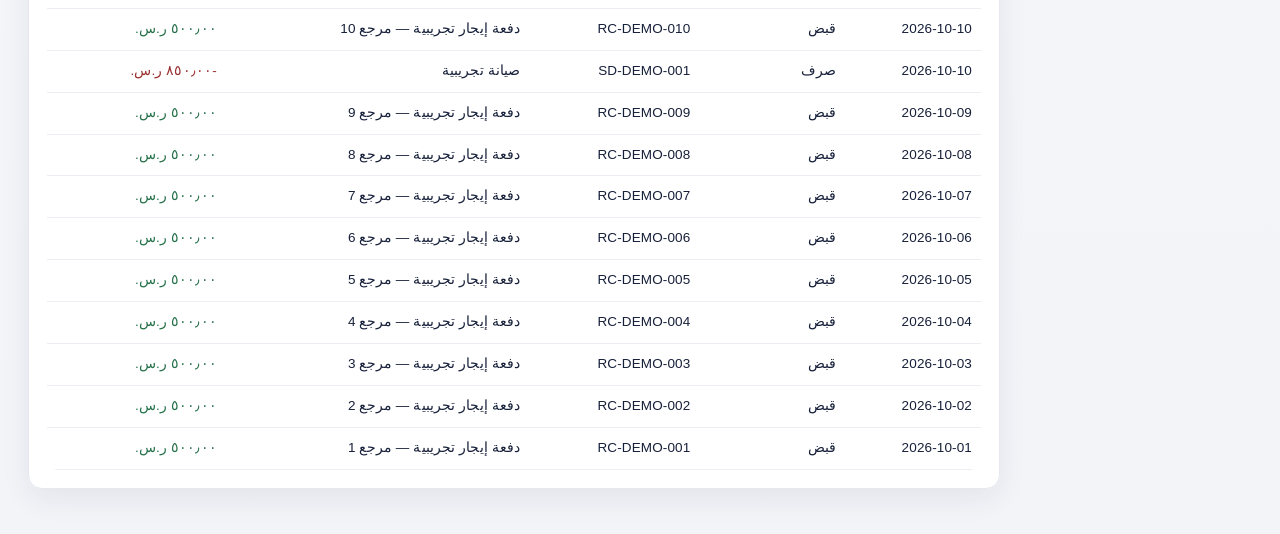
==== commit 6450581f: "Remove damaged QR from vouchers and improve mobile preview controls" ====
--- a/preview.html
+++ b/preview.html
@@ -13,6 +13,8 @@
 body:not(.document-view) .main{padding-top:72px}.document-view .main{padding-top:68px}@media print{body:not(.document-view) .main,.document-view .main{padding-top:0!important}}
 
 .advanced-export{margin-block:12px 18px}.advanced-export>summary{cursor:pointer;padding:12px;color:var(--navy2);font-weight:650;border-bottom:1px solid var(--line)}.advanced-export[open]>.export-builder{margin-top:12px}
+
+.voucher-footer:after{content:none!important}.voucher-footer{grid-template-columns:1fr!important}
 </style><style>/* Print layout only; the existing screen palette is unchanged. */
 @page { size: A4 portrait; margin: 10mm; }
 @media print {
@@ -43,9 +45,9 @@
 @media print { [data-print-action="true"] { display:none!important; } .table { font-size:9pt; } .table th,.table td { padding:2mm!important; } .doc,.voucher-doc { overflow:visible!important; } a { color:inherit!important; text-decoration:none!important; } }
 
 @media print{body.print-voucher .voucher-grid tr{break-inside:auto;page-break-inside:auto}.voucher-footer:after{content:none!important}.print-asset-error{display:block}}
-</style><style>.preview-toolbar{position:sticky!important;top:0;display:flex;align-items:center;justify-content:center;flex-wrap:wrap;gap:8px}.alola-preview .side{top:var(--preview-top,64px)}.alola-preview .language-toggle{top:calc(var(--preview-top,64px) + 12px)}@media print{.preview-toolbar{display:none!important}}</style></head><body class="alola-preview"><script>try{if(!localStorage.getItem("alola_demo_preview_20261026"))localStorage.setItem("alola_demo_preview_20261026","{\"owners\":[{\"id\":\"demo-owner\",\"name\":\"مالك تجريبي\",\"openingLiability\":0}],\"properties\":[{\"id\":\"demo-property\",\"ownerId\":\"demo-owner\",\"name\":\"عمارة النخيل — مثال\",\"type\":\"عمارة\",\"status\":\"نشط\"}],\"units\":[{\"id\":\"demo-unit\",\"propertyId\":\"demo-property\",\"name\":\"شقة 101\",\"type\":\"شقة\",\"annualRent\":36000,\"rent\":36000}],\"tenants\":[{\"id\":\"demo-tenant\",\"name\":\"مستأجر تجريبي\"}],\"leases\":[{\"id\":\"demo-lease\",\"unitId\":\"demo-unit\",\"tenantId\":\"demo-tenant\",\"contractNo\":\"DEMO-2026\",\"annualRent\":36000,\"monthlyRent\":36000,\"deposit\":0,\"startDate\":\"2026-01-01\",\"endDate\":\"2026-12-31\",\"frequency\":\"شهري\",\"status\":\"نشط\"}],\"dues\":[{\"id\":\"demo-due-1\",\"leaseId\":\"demo-lease\",\"dueDate\":\"2026-01-01\",\"amount\":3000,\"description\":\"دفعة إيجار شهرية تجريبية\"},{\"id\":\"demo-due-2\",\"leaseId\":\"demo-lease\",\"dueDate\":\"2026-02-01\",\"amount\":3000,\"description\":\"دفعة إيجار شهرية تجريبية\"},{\"id\":\"demo-due-3\",\"leaseId\":\"demo-lease\",\"dueDate\":\"2026-03-01\",\"amount\":3000,\"description\":\"دفعة إيجار شهرية تجريبية\"},{\"id\":\"demo-due-4\",\"leaseId\":\"demo-lease\",\"dueDate\":\"2026-04-01\",\"amount\":3000,\"description\":\"دفعة إيجار شهرية تجريبية\"},{\"id\":\"demo-due-5\",\"leaseId\":\"demo-lease\",\"dueDate\":\"2026-05-01\",\"amount\":3000,\"description\":\"دفعة إيجار شهرية تجريبية\"},{\"id\":\"demo-due-6\",\"leaseId\":\"demo-lease\",\"dueDate\":\"2026-06-01\",\"amount\":3000,\"description\":\"دفعة إيجار شهرية تجريبية\"},{\"id\":\"demo-due-7\",\"leaseId\":\"demo-lease\",\"dueDate\":\"2026-07-01\",\"amount\":3000,\"description\":\"دفعة إيجار شهرية تجريبية\"},{\"id\":\"demo-due-8\",\"leaseId\":\"demo-lease\",\"dueDate\":\"2026-08-01\",\"amount\":3000,\"description\":\"دفعة إيجار شهرية تجريبية\"},{\"id\":\"demo-due-9\",\"leaseId\":\"demo-lease\",\"dueDate\":\"2026-09-01\",\"amount\":3000,\"description\":\"دفعة إيجار شهرية تجريبية\"},{\"id\":\"demo-due-10\",\"leaseId\":\"demo-lease\",\"dueDate\":\"2026-10-01\",\"amount\":3000,\"description\":\"دفعة إيجار شهرية تجريبية\"},{\"id\":\"demo-due-11\",\"leaseId\":\"demo-lease\",\"dueDate\":\"2026-11-01\",\"amount\":3000,\"description\":\"دفعة إيجار شهرية تجريبية\"},{\"id\":\"demo-due-12\",\"leaseId\":\"demo-lease\",\"dueDate\":\"2026-12-01\",\"amount\":3000,\"description\":\"دفعة إيجار شهرية تجريبية\"}],\"receipts\":[{\"id\":\"demo-receipt-1\",\"no\":\"RC-DEMO-001\",\"ownerId\":\"demo-owner\",\"propertyId\":\"demo-property\",\"unitId\":\"demo-unit\",\"leaseId\":\"demo-lease\",\"tenantId\":\"demo-tenant\",\"dueId\":\"demo-due-7\",\"date\":\"2026-10-01\",\"amount\":500,\"description\":\"دفعة إيجار تجريبية — مرجع 1\",\"method\":\"تحويل بنكي\"},{\"id\":\"demo-receipt-2\",\"no\":\"RC-DEMO-002\",\"ownerId\":\"demo-owner\",\"propertyId\":\"demo-property\",\"unitId\":\"demo-unit\",\"leaseId\":\"demo-lease\",\"tenantId\":\"demo-tenant\",\"dueId\":\"demo-due-7\",\"date\":\"2026-10-02\",\"amount\":500,\"description\":\"دفعة إيجار تجريبية — مرجع 2\",\"method\":\"تحويل بنكي\"},{\"id\":\"demo-receipt-3\",\"no\":\"RC-DEMO-003\",\"ownerId\":\"demo-owner\",\"propertyId\":\"demo-property\",\"unitId\":\"demo-unit\",\"leaseId\":\"demo-lease\",\"tenantId\":\"demo-tenant\",\"dueId\":\"demo-due-7\",\"date\":\"2026-10-03\",\"amount\":500,\"description\":\"دفعة إيجار تجريبية — مرجع 3\",\"method\":\"تحويل بنكي\"},{\"id\":\"demo-receipt-4\",\"no\":\"RC-DEMO-004\",\"ownerId\":\"demo-owner\",\"propertyId\":\"demo-property\",\"unitId\":\"demo-unit\",\"leaseId\":\"demo-lease\",\"tenantId\":\"demo-tenant\",\"dueId\":\"demo-due-7\",\"date\":\"2026-10-04\",\"amount\":500,\"description\":\"دفعة إيجار تجريبية — مرجع 4\",\"method\":\"تحويل بنكي\"},{\"id\":\"demo-receipt-5\",\"no\":\"RC-DEMO-005\",\"ownerId\":\"demo-owner\",\"propertyId\":\"demo-property\",\"unitId\":\"demo-unit\",\"leaseId\":\"demo-lease\",\"tenantId\":\"demo-tenant\",\"dueId\":\"demo-due-7\",\"date\":\"2026-10-05\",\"amount\":500,\"description\":\"دفعة إيجار تجريبية — مرجع 5\",\"method\":\"تحويل بنكي\"},{\"id\":\"demo-receipt-6\",\"no\":\"RC-DEMO-006\",\"ownerId\":\"demo-owner\",\"propertyId\":\"demo-property\",\"unitId\":\"demo-unit\",\"leaseId\":\"demo-lease\",\"tenantId\":\"demo-tenant\",\"dueId\":\"demo-due-7\",\"date\":\"2026-10-06\",\"amount\":500,\"description\":\"دفعة إيجار تجريبية — مرجع 6\",\"method\":\"تحويل بنكي\"},{\"id\":\"demo-receipt-7\",\"no\":\"RC-DEMO-007\",\"ownerId\":\"demo-owner\",\"propertyId\":\"demo-property\",\"unitId\":\"demo-unit\",\"leaseId\":\"demo-lease\",\"tenantId\":\"demo-tenant\",\"dueId\":\"demo-due-8\",\"date\":\"2026-10-07\",\"amount\":500,\"description\":\"دفعة إيجار تجريبية — مرجع 7\",\"method\":\"تحويل بنكي\"},{\"id\":\"demo-receipt-8\",\"no\":\"RC-DEMO-008\",\"ownerId\":\"demo-owner\",\"propertyId\":\"demo-property\",\"unitId\":\"demo-unit\",\"leaseId\":\"demo-lease\",\"tenantId\":\"demo-tenant\",\"dueId\":\"demo-due-8\",\"date\":\"2026-10-08\",\"amount\":500,\"description\":\"دفعة إيجار تجريبية — مرجع 8\",\"method\":\"تحويل بنكي\"},{\"id\":\"demo-receipt-9\",\"no\":\"RC-DEMO-009\",\"ownerId\":\"demo-owner\",\"propertyId\":\"demo-property\",\"unitId\":\"demo-unit\",\"leaseId\":\"demo-lease\",\"tenantId\":\"demo-tenant\",\"dueId\":\"demo-due-8\",\"date\":\"2026-10-09\",\"amount\":500,\"description\":\"دفعة إيجار تجريبية — مرجع 9\",\"method\":\"تحويل بنكي\"},{\"id\":\"demo-receipt-10\",\"no\":\"RC-DEMO-010\",\"ownerId\":\"demo-owner\",\"propertyId\":\"demo-property\",\"unitId\":\"demo-unit\",\"leaseId\":\"demo-lease\",\"tenantId\":\"demo-tenant\",\"dueId\":\"demo-due-8\",\"date\":\"2026-10-10\",\"amount\":500,\"description\":\"دفعة إيجار تجريبية — مرجع 10\",\"method\":\"تحويل بنكي\"},{\"id\":\"demo-receipt-11\",\"no\":\"RC-DEMO-011\",\"ownerId\":\"demo-owner\",\"propertyId\":\"demo-property\",\"unitId\":\"demo-unit\",\"leaseId\":\"demo-lease\",\"tenantId\":\"demo-tenant\",\"dueId\":\"demo-due-8\",\"date\":\"2026-10-11\",\"amount\":500,\"description\":\"دفعة إيجار تجريبية — مرجع 11\",\"method\":\"تحويل بنكي\"},{\"id\":\"demo-receipt-12\",\"no\":\"RC-DEMO-012\",\"ownerId\":\"demo-owner\",\"propertyId\":\"demo-property\",\"unitId\":\"demo-unit\",\"leaseId\":\"demo-lease\",\"tenantId\":\"demo-tenant\",\"dueId\":\"demo-due-8\",\"date\":\"2026-10-12\",\"amount\":500,\"description\":\"دفعة إيجار تجريبية — مرجع 12\",\"method\":\"تحويل بنكي\"},{\"id\":\"demo-receipt-13\",\"no\":\"RC-DEMO-013\",\"ownerId\":\"demo-owner\",\"propertyId\":\"demo-property\",\"unitId\":\"demo-unit\",\"leaseId\":\"demo-lease\",\"tenantId\":\"demo-tenant\",\"dueId\":\"demo-due-9\",\"date\":\"2026-10-13\",\"amount\":500,\"description\":\"دفعة إيجار تجريبية — مرجع 13\",\"method\":\"تحويل بنكي\"},{\"id\":\"demo-receipt-14\",\"no\":\"RC-DEMO-014\",\"ownerId\":\"demo-owner\",\"propertyId\":\"demo-property\",\"unitId\":\"demo-unit\",\"leaseId\":\"demo-lease\",\"tenantId\":\"demo-tenant\",\"dueId\":\"demo-due-9\",\"date\":\"2026-10-14\",\"amount\":500,\"description\":\"دفعة إيجار تجريبية — مرجع 14\",\"method\":\"تحويل بنكي\"},{\"id\":\"demo-receipt-15\",\"no\":\"RC-DEMO-015\",\"ownerId\":\"demo-owner\",\"propertyId\":\"demo-property\",\"unitId\":\"demo-unit\",\"leaseId\":\"demo-lease\",\"tenantId\":\"demo-tenant\",\"dueId\":\"demo-due-9\",\"date\":\"2026-10-15\",\"amount\":500,\"description\":\"دفعة إيجار تجريبية — مرجع 15\",\"method\":\"تحويل بنكي\"},{\"id\":\"demo-receipt-16\",\"no\":\"RC-DEMO-016\",\"ownerId\":\"demo-owner\",\"propertyId\":\"demo-property\",\"unitId\":\"demo-unit\",\"leaseId\":\"demo-lease\",\"tenantId\":\"demo-tenant\",\"dueId\":\"demo-due-9\",\"date\":\"2026-10-16\",\"amount\":500,\"description\":\"دفعة إيجار تجريبية — مرجع 16\",\"method\":\"تحويل بنكي\"},{\"id\":\"demo-receipt-17\",\"no\":\"RC-DEMO-017\",\"ownerId\":\"demo-owner\",\"propertyId\":\"demo-property\",\"unitId\":\"demo-unit\",\"leaseId\":\"demo-lease\",\"tenantId\":\"demo-tenant\",\"dueId\":\"demo-due-9\",\"date\":\"2026-10-17\",\"amount\":500,\"description\":\"دفعة إيجار تجريبية — مرجع 17\",\"method\":\"تحويل بنكي\"},{\"id\":\"demo-receipt-18\",\"no\":\"RC-DEMO-018\",\"ownerId\":\"demo-owner\",\"propertyId\":\"demo-property\",\"unitId\":\"demo-unit\",\"leaseId\":\"demo-lease\",\"tenantId\":\"demo-tenant\",\"dueId\":\"demo-due-9\",\"date\":\"2026-10-18\",\"amount\":500,\"description\":\"دفعة إيجار تجريبية — مرجع 18\",\"method\":\"تحويل بنكي\"},{\"id\":\"demo-receipt-19\",\"no\":\"RC-DEMO-019\",\"ownerId\":\"demo-owner\",\"propertyId\":\"demo-property\",\"unitId\":\"demo-unit\",\"leaseId\":\"demo-lease\",\"tenantId\":\"demo-tenant\",\"dueId\":\"demo-due-10\",\"date\":\"2026-10-19\",\"amount\":500,\"description\":\"دفعة إيجار تجريبية — مرجع 19\",\"method\":\"تحويل بنكي\"},{\"id\":\"demo-receipt-20\",\"no\":\"RC-DEMO-020\",\"ownerId\":\"demo-owner\",\"propertyId\":\"demo-property\",\"unitId\":\"demo-unit\",\"leaseId\":\"demo-lease\",\"tenantId\":\"demo-tenant\",\"dueId\":\"demo-due-10\",\"date\":\"2026-10-20\",\"amount\":500,\"description\":\"دفعة إيجار تجريبية — مرجع 20\",\"method\":\"تحويل بنكي\"},{\"id\":\"demo-receipt-21\",\"no\":\"RC-DEMO-021\",\"ownerId\":\"demo-owner\",\"propertyId\":\"demo-property\",\"unitId\":\"demo-unit\",\"leaseId\":\"demo-lease\",\"tenantId\":\"demo-tenant\",\"dueId\":\"demo-due-10\",\"date\":\"2026-10-21\",\"amount\":500,\"description\":\"دفعة إيجار تجريبية — مرجع 21\",\"method\":\"تحويل بنكي\"},{\"id\":\"demo-receipt-22\",\"no\":\"RC-DEMO-022\",\"ownerId\":\"demo-owner\",\"propertyId\":\"demo-property\",\"unitId\":\"demo-unit\",\"leaseId\":\"demo-lease\",\"tenantId\":\"demo-tenant\",\"dueId\":\"demo-due-10\",\"date\":\"2026-10-22\",\"amount\":500,\"description\":\"دفعة إيجار تجريبية — مرجع 22\",\"method\":\"تحويل بنكي\"},{\"id\":\"demo-receipt-23\",\"no\":\"RC-DEMO-023\",\"ownerId\":\"demo-owner\",\"propertyId\":\"demo-property\",\"unitId\":\"demo-unit\",\"leaseId\":\"demo-lease\",\"tenantId\":\"demo-tenant\",\"dueId\":\"demo-due-10\",\"date\":\"2026-10-23\",\"amount\":500,\"description\":\"دفعة إيجار تجريبية — مرجع 23\",\"method\":\"تحويل بنكي\"},{\"id\":\"demo-receipt-24\",\"no\":\"RC-DEMO-024\",\"ownerId\":\"demo-owner\",\"propertyId\":\"demo-property\",\"unitId\":\"demo-unit\",\"leaseId\":\"demo-lease\",\"tenantId\":\"demo-tenant\",\"dueId\":\"demo-due-10\",\"date\":\"2026-10-24\",\"amount\":500,\"description\":\"دفعة إيجار تجريبية — مرجع 24\",\"method\":\"تحويل بنكي\"}],\"expenses\":[{\"id\":\"demo-expense\",\"no\":\"SD-DEMO-001\",\"ownerId\":\"demo-owner\",\"propertyId\":\"demo-property\",\"unitId\":\"demo-unit\",\"date\":\"2026-10-10\",\"amount\":850,\"category\":\"صيانة\",\"description\":\"صيانة تجريبية\",\"method\":\"تحويل بنكي\"},{\"id\":\"demo-fee\",\"no\":\"SD-DEMO-002\",\"ownerId\":\"demo-owner\",\"propertyId\":\"demo-property\",\"unitId\":\"demo-unit\",\"date\":\"2026-10-11\",\"amount\":900,\"category\":\"أتعاب الإدارة\",\"description\":\"أتعاب إدارة تجريبية\",\"method\":\"تحويل بنكي\"}],\"ownerTransfers\":[{\"id\":\"demo-transfer\",\"no\":\"TR-DEMO-001\",\"ownerId\":\"demo-owner\",\"date\":\"2026-10-20\",\"amount\":8000,\"method\":\"تحويل بنكي\",\"description\":\"تحويل تجريبي\"}],\"officeEntries\":[],\"settings\":{\"annualRentMigrated\":true,\"officeOpeningBalance\":0},\"auditLog\":[]}")}catch(e){}</script><div id="previewToolbar" class="preview-toolbar screen-only" style="background:#15194f;color:#fff;padding:12px;text-align:center;position:relative;z-index:1300"><span>معاينة ببيانات تجريبية فقط</span> <button class="btn gold" onclick="show('dashboard')">الرئيسية</button> <button class="btn gold" onclick="window.reportOwner='demo-owner';window.reportMonth='2026-10';window.reportTab='owner';show('reports')">كشف المالك</button> <button class="btn gold" onclick="openReceipt('demo-receipt-1')">سند القبض والطباعة</button></div>
+</style><style>.preview-toolbar{position:sticky!important;top:0;display:flex;align-items:center;justify-content:center;flex-wrap:wrap;gap:8px}.alola-preview .side{top:var(--preview-top,64px)}.alola-preview .language-toggle{top:calc(var(--preview-top,64px) + 12px)}@media(max-width:620px){.preview-toolbar .btn{width:auto!important;flex:1 1 auto;padding:8px;font-size:12px}.preview-toolbar>span{flex-basis:100%;font-size:12px}}@media print{.preview-toolbar{display:none!important}}</style></head><body class="alola-preview"><script>try{if(!localStorage.getItem("alola_demo_preview_20261026"))localStorage.setItem("alola_demo_preview_20261026","{\"owners\":[{\"id\":\"demo-owner\",\"name\":\"مالك تجريبي\",\"openingLiability\":0}],\"properties\":[{\"id\":\"demo-property\",\"ownerId\":\"demo-owner\",\"name\":\"عمارة النخيل — مثال\",\"type\":\"عمارة\",\"status\":\"نشط\"}],\"units\":[{\"id\":\"demo-unit\",\"propertyId\":\"demo-property\",\"name\":\"شقة 101\",\"type\":\"شقة\",\"annualRent\":36000,\"rent\":36000}],\"tenants\":[{\"id\":\"demo-tenant\",\"name\":\"مستأجر تجريبي\"}],\"leases\":[{\"id\":\"demo-lease\",\"unitId\":\"demo-unit\",\"tenantId\":\"demo-tenant\",\"contractNo\":\"DEMO-2026\",\"annualRent\":36000,\"monthlyRent\":36000,\"deposit\":0,\"startDate\":\"2026-01-01\",\"endDate\":\"2026-12-31\",\"frequency\":\"شهري\",\"status\":\"نشط\"}],\"dues\":[{\"id\":\"demo-due-1\",\"leaseId\":\"demo-lease\",\"dueDate\":\"2026-01-01\",\"amount\":3000,\"description\":\"دفعة إيجار شهرية تجريبية\"},{\"id\":\"demo-due-2\",\"leaseId\":\"demo-lease\",\"dueDate\":\"2026-02-01\",\"amount\":3000,\"description\":\"دفعة إيجار شهرية تجريبية\"},{\"id\":\"demo-due-3\",\"leaseId\":\"demo-lease\",\"dueDate\":\"2026-03-01\",\"amount\":3000,\"description\":\"دفعة إيجار شهرية تجريبية\"},{\"id\":\"demo-due-4\",\"leaseId\":\"demo-lease\",\"dueDate\":\"2026-04-01\",\"amount\":3000,\"description\":\"دفعة إيجار شهرية تجريبية\"},{\"id\":\"demo-due-5\",\"leaseId\":\"demo-lease\",\"dueDate\":\"2026-05-01\",\"amount\":3000,\"description\":\"دفعة إيجار شهرية تجريبية\"},{\"id\":\"demo-due-6\",\"leaseId\":\"demo-lease\",\"dueDate\":\"2026-06-01\",\"amount\":3000,\"description\":\"دفعة إيجار شهرية تجريبية\"},{\"id\":\"demo-due-7\",\"leaseId\":\"demo-lease\",\"dueDate\":\"2026-07-01\",\"amount\":3000,\"description\":\"دفعة إيجار شهرية تجريبية\"},{\"id\":\"demo-due-8\",\"leaseId\":\"demo-lease\",\"dueDate\":\"2026-08-01\",\"amount\":3000,\"description\":\"دفعة إيجار شهرية تجريبية\"},{\"id\":\"demo-due-9\",\"leaseId\":\"demo-lease\",\"dueDate\":\"2026-09-01\",\"amount\":3000,\"description\":\"دفعة إيجار شهرية تجريبية\"},{\"id\":\"demo-due-10\",\"leaseId\":\"demo-lease\",\"dueDate\":\"2026-10-01\",\"amount\":3000,\"description\":\"دفعة إيجار شهرية تجريبية\"},{\"id\":\"demo-due-11\",\"leaseId\":\"demo-lease\",\"dueDate\":\"2026-11-01\",\"amount\":3000,\"description\":\"دفعة إيجار شهرية تجريبية\"},{\"id\":\"demo-due-12\",\"leaseId\":\"demo-lease\",\"dueDate\":\"2026-12-01\",\"amount\":3000,\"description\":\"دفعة إيجار شهرية تجريبية\"}],\"receipts\":[{\"id\":\"demo-receipt-1\",\"no\":\"RC-DEMO-001\",\"ownerId\":\"demo-owner\",\"propertyId\":\"demo-property\",\"unitId\":\"demo-unit\",\"leaseId\":\"demo-lease\",\"tenantId\":\"demo-tenant\",\"dueId\":\"demo-due-7\",\"date\":\"2026-10-01\",\"amount\":500,\"description\":\"دفعة إيجار تجريبية — مرجع 1\",\"method\":\"تحويل بنكي\"},{\"id\":\"demo-receipt-2\",\"no\":\"RC-DEMO-002\",\"ownerId\":\"demo-owner\",\"propertyId\":\"demo-property\",\"unitId\":\"demo-unit\",\"leaseId\":\"demo-lease\",\"tenantId\":\"demo-tenant\",\"dueId\":\"demo-due-7\",\"date\":\"2026-10-02\",\"amount\":500,\"description\":\"دفعة إيجار تجريبية — مرجع 2\",\"method\":\"تحويل بنكي\"},{\"id\":\"demo-receipt-3\",\"no\":\"RC-DEMO-003\",\"ownerId\":\"demo-owner\",\"propertyId\":\"demo-property\",\"unitId\":\"demo-unit\",\"leaseId\":\"demo-lease\",\"tenantId\":\"demo-tenant\",\"dueId\":\"demo-due-7\",\"date\":\"2026-10-03\",\"amount\":500,\"description\":\"دفعة إيجار تجريبية — مرجع 3\",\"method\":\"تحويل بنكي\"},{\"id\":\"demo-receipt-4\",\"no\":\"RC-DEMO-004\",\"ownerId\":\"demo-owner\",\"propertyId\":\"demo-property\",\"unitId\":\"demo-unit\",\"leaseId\":\"demo-lease\",\"tenantId\":\"demo-tenant\",\"dueId\":\"demo-due-7\",\"date\":\"2026-10-04\",\"amount\":500,\"description\":\"دفعة إيجار تجريبية — مرجع 4\",\"method\":\"تحويل بنكي\"},{\"id\":\"demo-receipt-5\",\"no\":\"RC-DEMO-005\",\"ownerId\":\"demo-owner\",\"propertyId\":\"demo-property\",\"unitId\":\"demo-unit\",\"leaseId\":\"demo-lease\",\"tenantId\":\"demo-tenant\",\"dueId\":\"demo-due-7\",\"date\":\"2026-10-05\",\"amount\":500,\"description\":\"دفعة إيجار تجريبية — مرجع 5\",\"method\":\"تحويل بنكي\"},{\"id\":\"demo-receipt-6\",\"no\":\"RC-DEMO-006\",\"ownerId\":\"demo-owner\",\"propertyId\":\"demo-property\",\"unitId\":\"demo-unit\",\"leaseId\":\"demo-lease\",\"tenantId\":\"demo-tenant\",\"dueId\":\"demo-due-7\",\"date\":\"2026-10-06\",\"amount\":500,\"description\":\"دفعة إيجار تجريبية — مرجع 6\",\"method\":\"تحويل بنكي\"},{\"id\":\"demo-receipt-7\",\"no\":\"RC-DEMO-007\",\"ownerId\":\"demo-owner\",\"propertyId\":\"demo-property\",\"unitId\":\"demo-unit\",\"leaseId\":\"demo-lease\",\"tenantId\":\"demo-tenant\",\"dueId\":\"demo-due-8\",\"date\":\"2026-10-07\",\"amount\":500,\"description\":\"دفعة إيجار تجريبية — مرجع 7\",\"method\":\"تحويل بنكي\"},{\"id\":\"demo-receipt-8\",\"no\":\"RC-DEMO-008\",\"ownerId\":\"demo-owner\",\"propertyId\":\"demo-property\",\"unitId\":\"demo-unit\",\"leaseId\":\"demo-lease\",\"tenantId\":\"demo-tenant\",\"dueId\":\"demo-due-8\",\"date\":\"2026-10-08\",\"amount\":500,\"description\":\"دفعة إيجار تجريبية — مرجع 8\",\"method\":\"تحويل بنكي\"},{\"id\":\"demo-receipt-9\",\"no\":\"RC-DEMO-009\",\"ownerId\":\"demo-owner\",\"propertyId\":\"demo-property\",\"unitId\":\"demo-unit\",\"leaseId\":\"demo-lease\",\"tenantId\":\"demo-tenant\",\"dueId\":\"demo-due-8\",\"date\":\"2026-10-09\",\"amount\":500,\"description\":\"دفعة إيجار تجريبية — مرجع 9\",\"method\":\"تحويل بنكي\"},{\"id\":\"demo-receipt-10\",\"no\":\"RC-DEMO-010\",\"ownerId\":\"demo-owner\",\"propertyId\":\"demo-property\",\"unitId\":\"demo-unit\",\"leaseId\":\"demo-lease\",\"tenantId\":\"demo-tenant\",\"dueId\":\"demo-due-8\",\"date\":\"2026-10-10\",\"amount\":500,\"description\":\"دفعة إيجار تجريبية — مرجع 10\",\"method\":\"تحويل بنكي\"},{\"id\":\"demo-receipt-11\",\"no\":\"RC-DEMO-011\",\"ownerId\":\"demo-owner\",\"propertyId\":\"demo-property\",\"unitId\":\"demo-unit\",\"leaseId\":\"demo-lease\",\"tenantId\":\"demo-tenant\",\"dueId\":\"demo-due-8\",\"date\":\"2026-10-11\",\"amount\":500,\"description\":\"دفعة إيجار تجريبية — مرجع 11\",\"method\":\"تحويل بنكي\"},{\"id\":\"demo-receipt-12\",\"no\":\"RC-DEMO-012\",\"ownerId\":\"demo-owner\",\"propertyId\":\"demo-property\",\"unitId\":\"demo-unit\",\"leaseId\":\"demo-lease\",\"tenantId\":\"demo-tenant\",\"dueId\":\"demo-due-8\",\"date\":\"2026-10-12\",\"amount\":500,\"description\":\"دفعة إيجار تجريبية — مرجع 12\",\"method\":\"تحويل بنكي\"},{\"id\":\"demo-receipt-13\",\"no\":\"RC-DEMO-013\",\"ownerId\":\"demo-owner\",\"propertyId\":\"demo-property\",\"unitId\":\"demo-unit\",\"leaseId\":\"demo-lease\",\"tenantId\":\"demo-tenant\",\"dueId\":\"demo-due-9\",\"date\":\"2026-10-13\",\"amount\":500,\"description\":\"دفعة إيجار تجريبية — مرجع 13\",\"method\":\"تحويل بنكي\"},{\"id\":\"demo-receipt-14\",\"no\":\"RC-DEMO-014\",\"ownerId\":\"demo-owner\",\"propertyId\":\"demo-property\",\"unitId\":\"demo-unit\",\"leaseId\":\"demo-lease\",\"tenantId\":\"demo-tenant\",\"dueId\":\"demo-due-9\",\"date\":\"2026-10-14\",\"amount\":500,\"description\":\"دفعة إيجار تجريبية — مرجع 14\",\"method\":\"تحويل بنكي\"},{\"id\":\"demo-receipt-15\",\"no\":\"RC-DEMO-015\",\"ownerId\":\"demo-owner\",\"propertyId\":\"demo-property\",\"unitId\":\"demo-unit\",\"leaseId\":\"demo-lease\",\"tenantId\":\"demo-tenant\",\"dueId\":\"demo-due-9\",\"date\":\"2026-10-15\",\"amount\":500,\"description\":\"دفعة إيجار تجريبية — مرجع 15\",\"method\":\"تحويل بنكي\"},{\"id\":\"demo-receipt-16\",\"no\":\"RC-DEMO-016\",\"ownerId\":\"demo-owner\",\"propertyId\":\"demo-property\",\"unitId\":\"demo-unit\",\"leaseId\":\"demo-lease\",\"tenantId\":\"demo-tenant\",\"dueId\":\"demo-due-9\",\"date\":\"2026-10-16\",\"amount\":500,\"description\":\"دفعة إيجار تجريبية — مرجع 16\",\"method\":\"تحويل بنكي\"},{\"id\":\"demo-receipt-17\",\"no\":\"RC-DEMO-017\",\"ownerId\":\"demo-owner\",\"propertyId\":\"demo-property\",\"unitId\":\"demo-unit\",\"leaseId\":\"demo-lease\",\"tenantId\":\"demo-tenant\",\"dueId\":\"demo-due-9\",\"date\":\"2026-10-17\",\"amount\":500,\"description\":\"دفعة إيجار تجريبية — مرجع 17\",\"method\":\"تحويل بنكي\"},{\"id\":\"demo-receipt-18\",\"no\":\"RC-DEMO-018\",\"ownerId\":\"demo-owner\",\"propertyId\":\"demo-property\",\"unitId\":\"demo-unit\",\"leaseId\":\"demo-lease\",\"tenantId\":\"demo-tenant\",\"dueId\":\"demo-due-9\",\"date\":\"2026-10-18\",\"amount\":500,\"description\":\"دفعة إيجار تجريبية — مرجع 18\",\"method\":\"تحويل بنكي\"},{\"id\":\"demo-receipt-19\",\"no\":\"RC-DEMO-019\",\"ownerId\":\"demo-owner\",\"propertyId\":\"demo-property\",\"unitId\":\"demo-unit\",\"leaseId\":\"demo-lease\",\"tenantId\":\"demo-tenant\",\"dueId\":\"demo-due-10\",\"date\":\"2026-10-19\",\"amount\":500,\"description\":\"دفعة إيجار تجريبية — مرجع 19\",\"method\":\"تحويل بنكي\"},{\"id\":\"demo-receipt-20\",\"no\":\"RC-DEMO-020\",\"ownerId\":\"demo-owner\",\"propertyId\":\"demo-property\",\"unitId\":\"demo-unit\",\"leaseId\":\"demo-lease\",\"tenantId\":\"demo-tenant\",\"dueId\":\"demo-due-10\",\"date\":\"2026-10-20\",\"amount\":500,\"description\":\"دفعة إيجار تجريبية — مرجع 20\",\"method\":\"تحويل بنكي\"},{\"id\":\"demo-receipt-21\",\"no\":\"RC-DEMO-021\",\"ownerId\":\"demo-owner\",\"propertyId\":\"demo-property\",\"unitId\":\"demo-unit\",\"leaseId\":\"demo-lease\",\"tenantId\":\"demo-tenant\",\"dueId\":\"demo-due-10\",\"date\":\"2026-10-21\",\"amount\":500,\"description\":\"دفعة إيجار تجريبية — مرجع 21\",\"method\":\"تحويل بنكي\"},{\"id\":\"demo-receipt-22\",\"no\":\"RC-DEMO-022\",\"ownerId\":\"demo-owner\",\"propertyId\":\"demo-property\",\"unitId\":\"demo-unit\",\"leaseId\":\"demo-lease\",\"tenantId\":\"demo-tenant\",\"dueId\":\"demo-due-10\",\"date\":\"2026-10-22\",\"amount\":500,\"description\":\"دفعة إيجار تجريبية — مرجع 22\",\"method\":\"تحويل بنكي\"},{\"id\":\"demo-receipt-23\",\"no\":\"RC-DEMO-023\",\"ownerId\":\"demo-owner\",\"propertyId\":\"demo-property\",\"unitId\":\"demo-unit\",\"leaseId\":\"demo-lease\",\"tenantId\":\"demo-tenant\",\"dueId\":\"demo-due-10\",\"date\":\"2026-10-23\",\"amount\":500,\"description\":\"دفعة إيجار تجريبية — مرجع 23\",\"method\":\"تحويل بنكي\"},{\"id\":\"demo-receipt-24\",\"no\":\"RC-DEMO-024\",\"ownerId\":\"demo-owner\",\"propertyId\":\"demo-property\",\"unitId\":\"demo-unit\",\"leaseId\":\"demo-lease\",\"tenantId\":\"demo-tenant\",\"dueId\":\"demo-due-10\",\"date\":\"2026-10-24\",\"amount\":500,\"description\":\"دفعة إيجار تجريبية — مرجع 24\",\"method\":\"تحويل بنكي\"}],\"expenses\":[{\"id\":\"demo-expense\",\"no\":\"SD-DEMO-001\",\"ownerId\":\"demo-owner\",\"propertyId\":\"demo-property\",\"unitId\":\"demo-unit\",\"date\":\"2026-10-10\",\"amount\":850,\"category\":\"صيانة\",\"description\":\"صيانة تجريبية\",\"method\":\"تحويل بنكي\"},{\"id\":\"demo-fee\",\"no\":\"SD-DEMO-002\",\"ownerId\":\"demo-owner\",\"propertyId\":\"demo-property\",\"unitId\":\"demo-unit\",\"date\":\"2026-10-11\",\"amount\":900,\"category\":\"أتعاب الإدارة\",\"description\":\"أتعاب إدارة تجريبية\",\"method\":\"تحويل بنكي\"}],\"ownerTransfers\":[{\"id\":\"demo-transfer\",\"no\":\"TR-DEMO-001\",\"ownerId\":\"demo-owner\",\"date\":\"2026-10-20\",\"amount\":8000,\"method\":\"تحويل بنكي\",\"description\":\"تحويل تجريبي\"}],\"officeEntries\":[],\"settings\":{\"annualRentMigrated\":true,\"officeOpeningBalance\":0},\"auditLog\":[]}")}catch(e){}</script><div id="previewToolbar" class="preview-toolbar screen-only" style="background:#15194f;color:#fff;padding:12px;text-align:center;position:relative;z-index:1300"><span>معاينة ببيانات تجريبية فقط</span> <button class="btn gold" onclick="show('dashboard')">الرئيسية</button> <button class="btn gold" onclick="window.reportOwner='demo-owner';window.reportMonth='2026-10';window.reportTab='owner';show('reports')">كشف المالك</button> <button class="btn gold" onclick="openReceipt('demo-receipt-1')">سند القبض والطباعة</button></div>
 <div class="app"><aside class="side"><div class="brand" data-no-translate><img id="brandLogo" alt="شعار الأولى"><div><b class="alola-diwani">الأولى لإدارة الأملاك</b><small>ALOLA Property Management</small></div></div><div id="nav" class="nav"></div></aside>
-<main class="main"><div class="notice"><b>بنية النظام:</b> مالك ← عقار ← وحدة ← عقد/مستأجر ← استحقاقات ← قبض/صرف ← ذمم مالية. لا تحتاج لإعادة إدخال نفس العلاقة في كل مرة.</div>
+<main class="main"><div class="notice">تابع العقارات والتحصيل والتقارير من مكان واحد.</div>
 <section id="dashboard" class="page"></section><section id="owners" class="page"></section><section id="properties" class="page"></section><section id="units" class="page"></section><section id="tenants" class="page"></section><section id="leases" class="page"></section><section id="dues" class="page"></section><section id="receipts" class="page"></section><section id="expenses" class="page"></section><section id="liabilities" class="page"></section><section id="reports" class="page"></section><section id="settings" class="page"></section><section id="document" class="page"></section>
 </main></div>
 <button class="menu-toggle" id="menuToggle" type="button" aria-label="فتح القائمة" aria-expanded="false">☰ القائمة</button><div class="ux-toast" id="uxToast" role="status" aria-live="polite"></div>
@@ -585,7 +587,7 @@
   "تعذر الحفظ. تحقق من المساحة المتاحة واحتفظ بنسخة احتياطية.": "Could not save. Check available storage and keep a backup."
 });
 
-  Object.assign(pairs,{'استحقاق':'Instalment','تصدير وخيارات متقدمة':'Export and advanced options','معكوسة':'Reversed','رمز QR لبيانات تواصل المكتب':'QR code for office contact details','شعار الأولى':'ALOLA logo','تعذر تحميل الشعار':'Logo unavailable','المحول خلال الفترة:':'Disbursed during the period:','عند فلترة عقار/وحدة، لا تُوزّع تحويلات المالك العامة على وحدة محددة.':'General owner disbursements are excluded when filtering by property or unit.','القبض − الصرف − التحويلات + الرصيد السابق':'Collections − expenses − disbursements + opening balance','السند غير موجود.':'Voucher not found.','قبض − صرف − تحويلات + رصيد سابق':'Collections − expenses − disbursements + opening balance','عمارة':'Building','وحدة':'unit','متأخرة':'Overdue','تقرير الذمة النقدية للمكتب':'Office cash statement','كشف ذمة':'Account statement','كشف المستأجر':'Tenant statement','الفترة':'Period'});
+  Object.assign(pairs,{'تابع العقارات والتحصيل والتقارير من مكان واحد.':'Manage properties, collections, and reports in one place.','استحقاق':'Instalment','تصدير وخيارات متقدمة':'Export and advanced options','معكوسة':'Reversed','رمز QR لبيانات تواصل المكتب':'QR code for office contact details','شعار الأولى':'ALOLA logo','تعذر تحميل الشعار':'Logo unavailable','المحول خلال الفترة:':'Disbursed during the period:','عند فلترة عقار/وحدة، لا تُوزّع تحويلات المالك العامة على وحدة محددة.':'General owner disbursements are excluded when filtering by property or unit.','القبض − الصرف − التحويلات + الرصيد السابق':'Collections − expenses − disbursements + opening balance','السند غير موجود.':'Voucher not found.','قبض − صرف − تحويلات + رصيد سابق':'Collections − expenses − disbursements + opening balance','عمارة':'Building','وحدة':'unit','متأخرة':'Overdue','تقرير الذمة النقدية للمكتب':'Office cash statement','كشف ذمة':'Account statement','كشف المستأجر':'Tenant statement','الفترة':'Period'});
   const sourceText=new WeakMap(), sourceAttributes=new WeakMap();
   const reverse=Object.fromEntries(Object.entries(pairs).map(([ar,en])=>[en,ar]));
   let lang=localStorage.getItem('alola_preview_language_20261026')==='en'?'en':'ar';
@@ -722,7 +724,7 @@
    '<tr><th>طريقة الدفع</th><td>'+esc(row.method||'—')+' '+content(row.reference||'')+'</td></tr>'+
    '<tr><th>'+(receipt?'رقم العقد':'الفئة')+'</th><td>'+(receipt?content(lease?.contractNo):esc(row.category||'—'))+'</td></tr>'+
    '</tbody></table><div class="voucher-signatures"><div>المحاسب</div><div>'+(receipt?'المستلم':'المستفيد')+'</div><div>اعتماد الإدارة</div></div>'+
-   '<div class="voucher-footer"><div><b data-no-translate>الأولى لإدارة الأملاك — ALOLA Property Management</b><br>'+content(db.settings.companyContact||'')+'</div><img class="qr" src="qr.png" alt="رمز QR لبيانات تواصل المكتب"></div></div>';
+   '<div class="voucher-footer"><div><b data-no-translate>الأولى لإدارة الأملاك — ALOLA Property Management</b><br>'+content(db.settings.companyContact||'')+'</div></div></div>';
   show('document');window.AlolaI18n?.apply();
  }
  openReceipt=id=>voucher('receipts',id);openExpense=id=>voucher('expenses',id);
